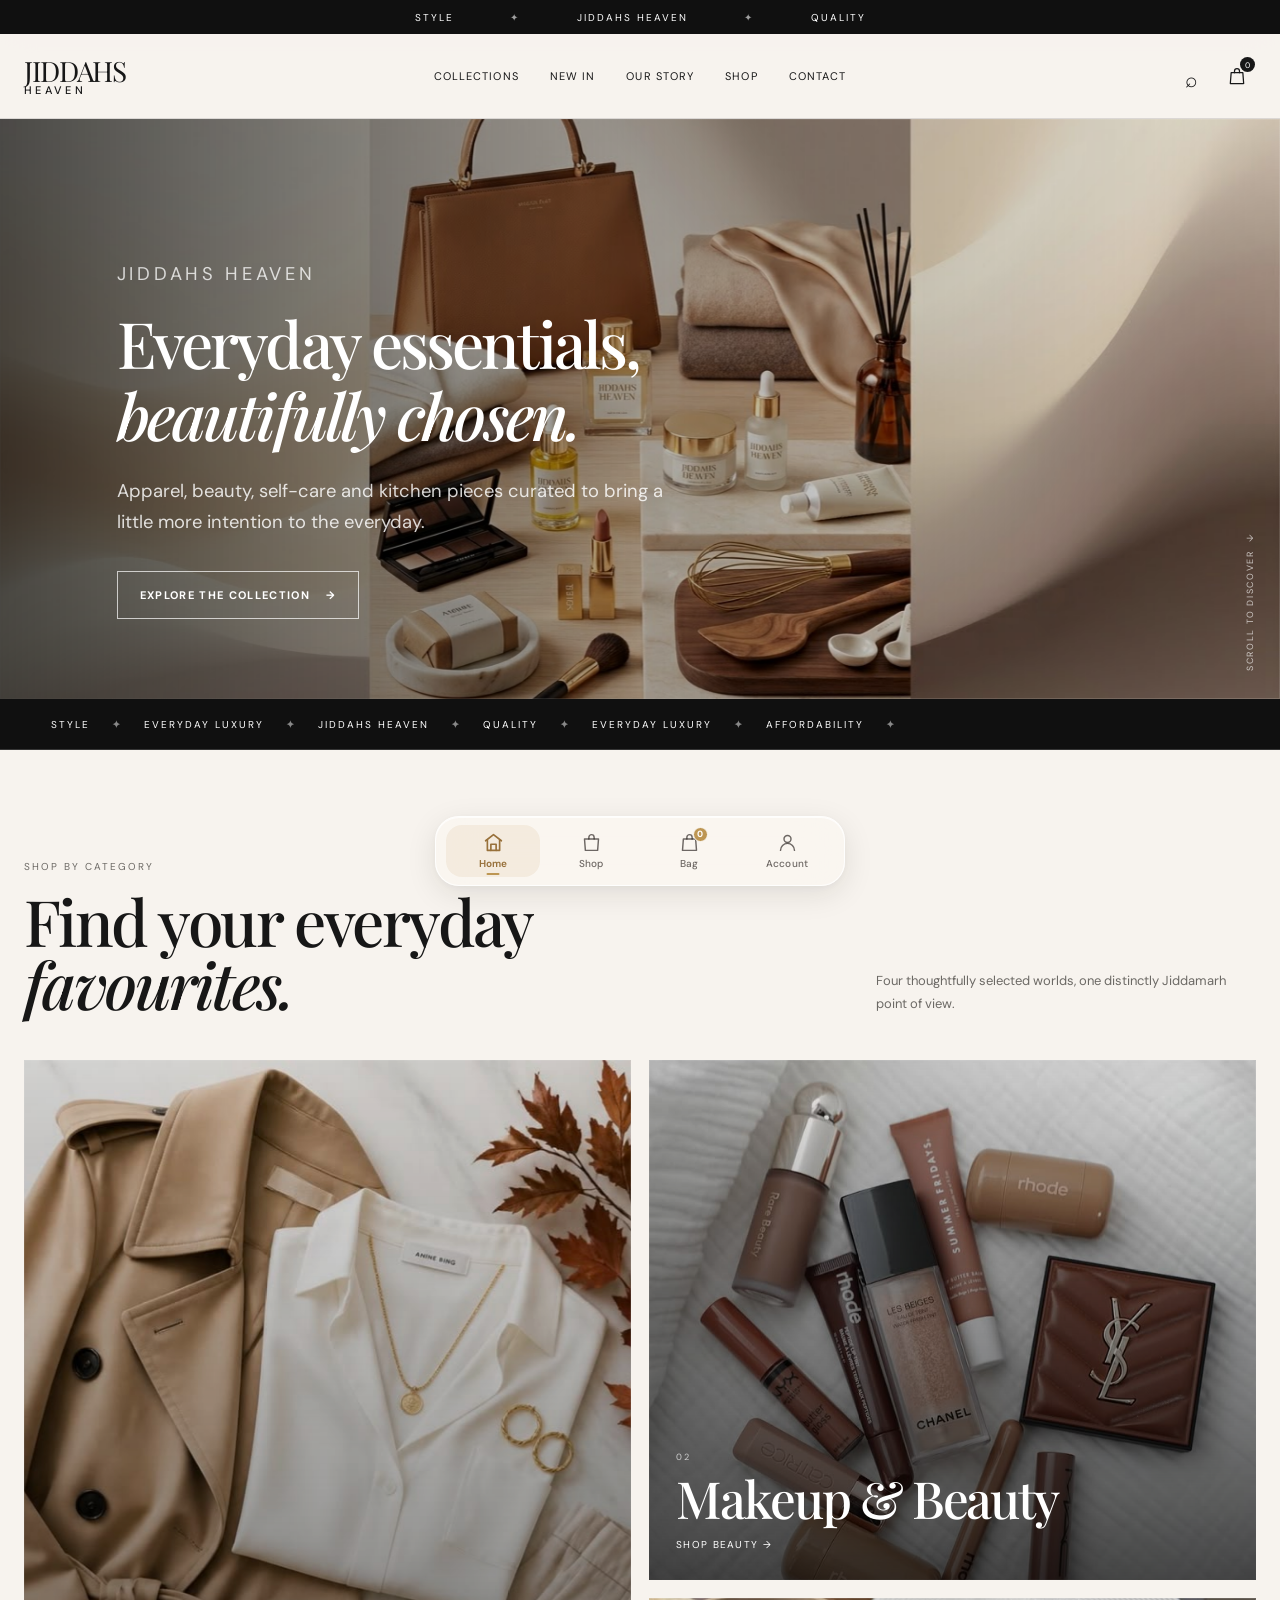
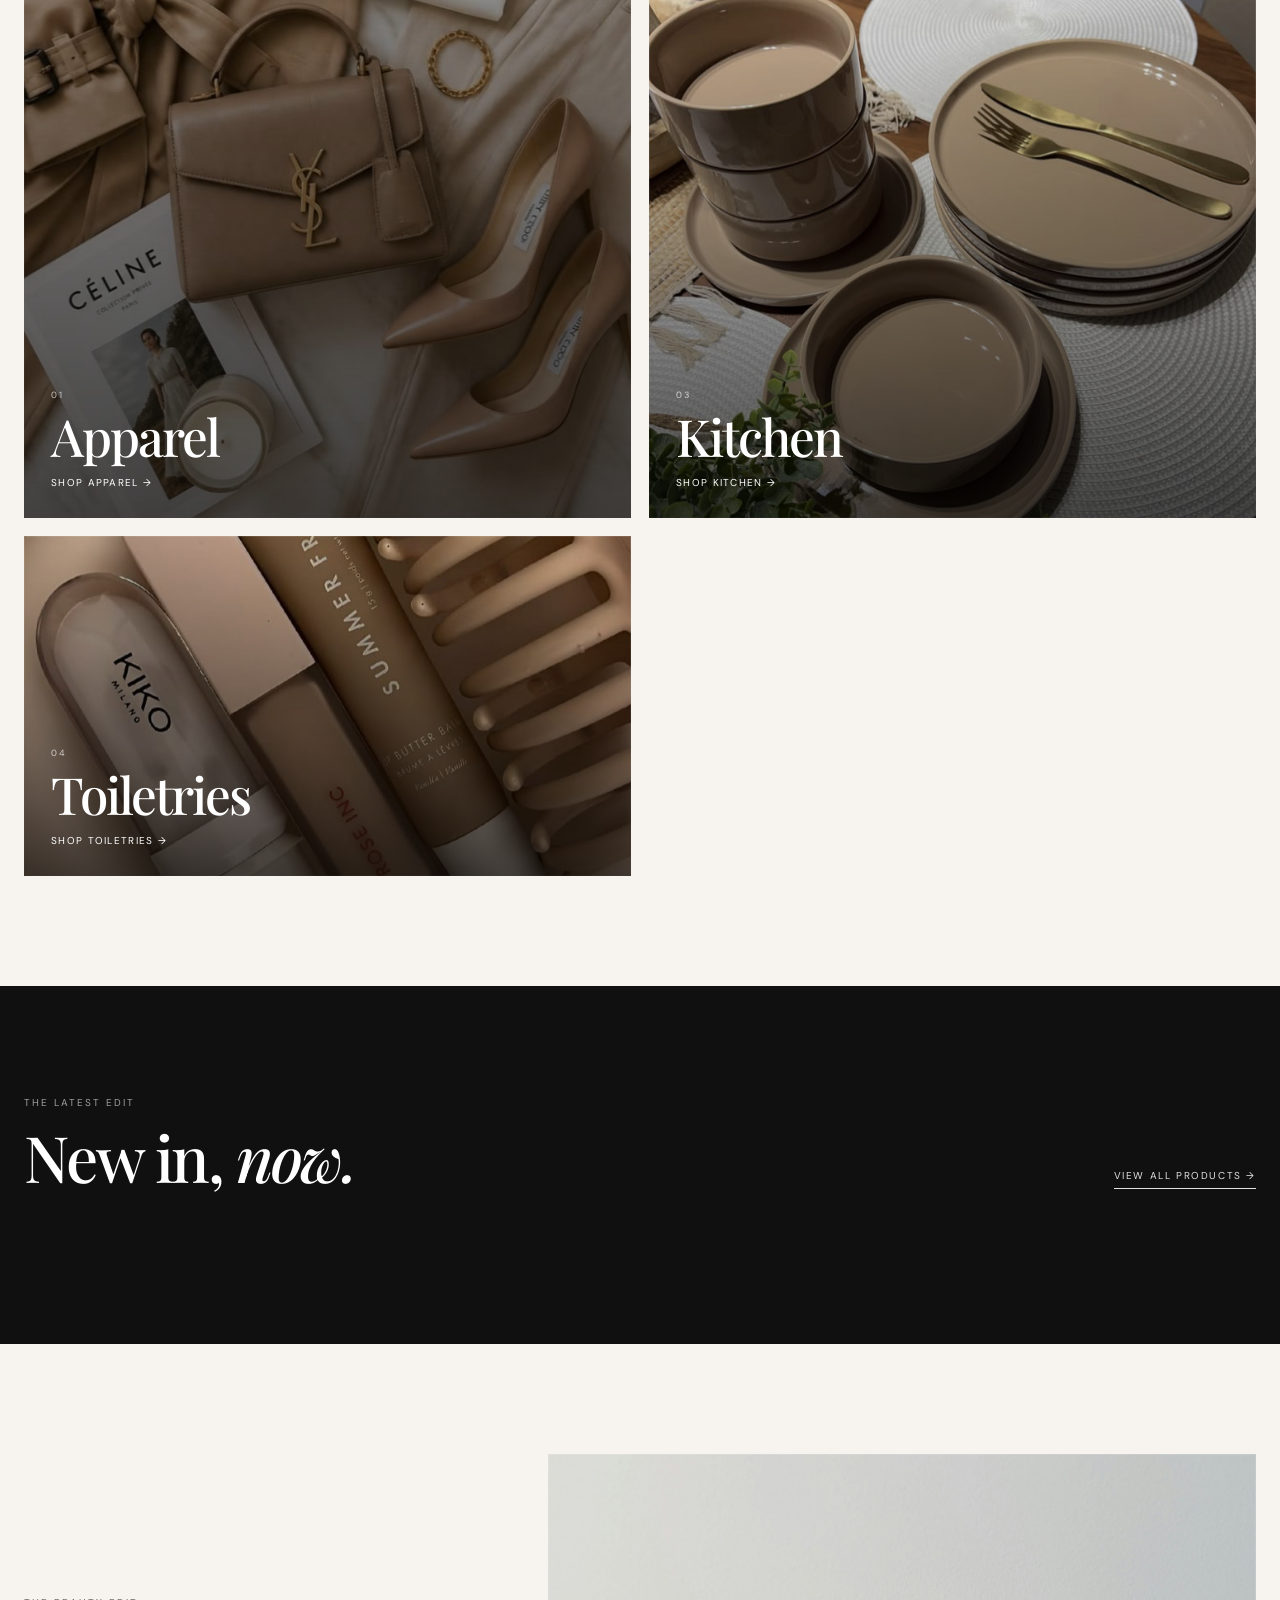
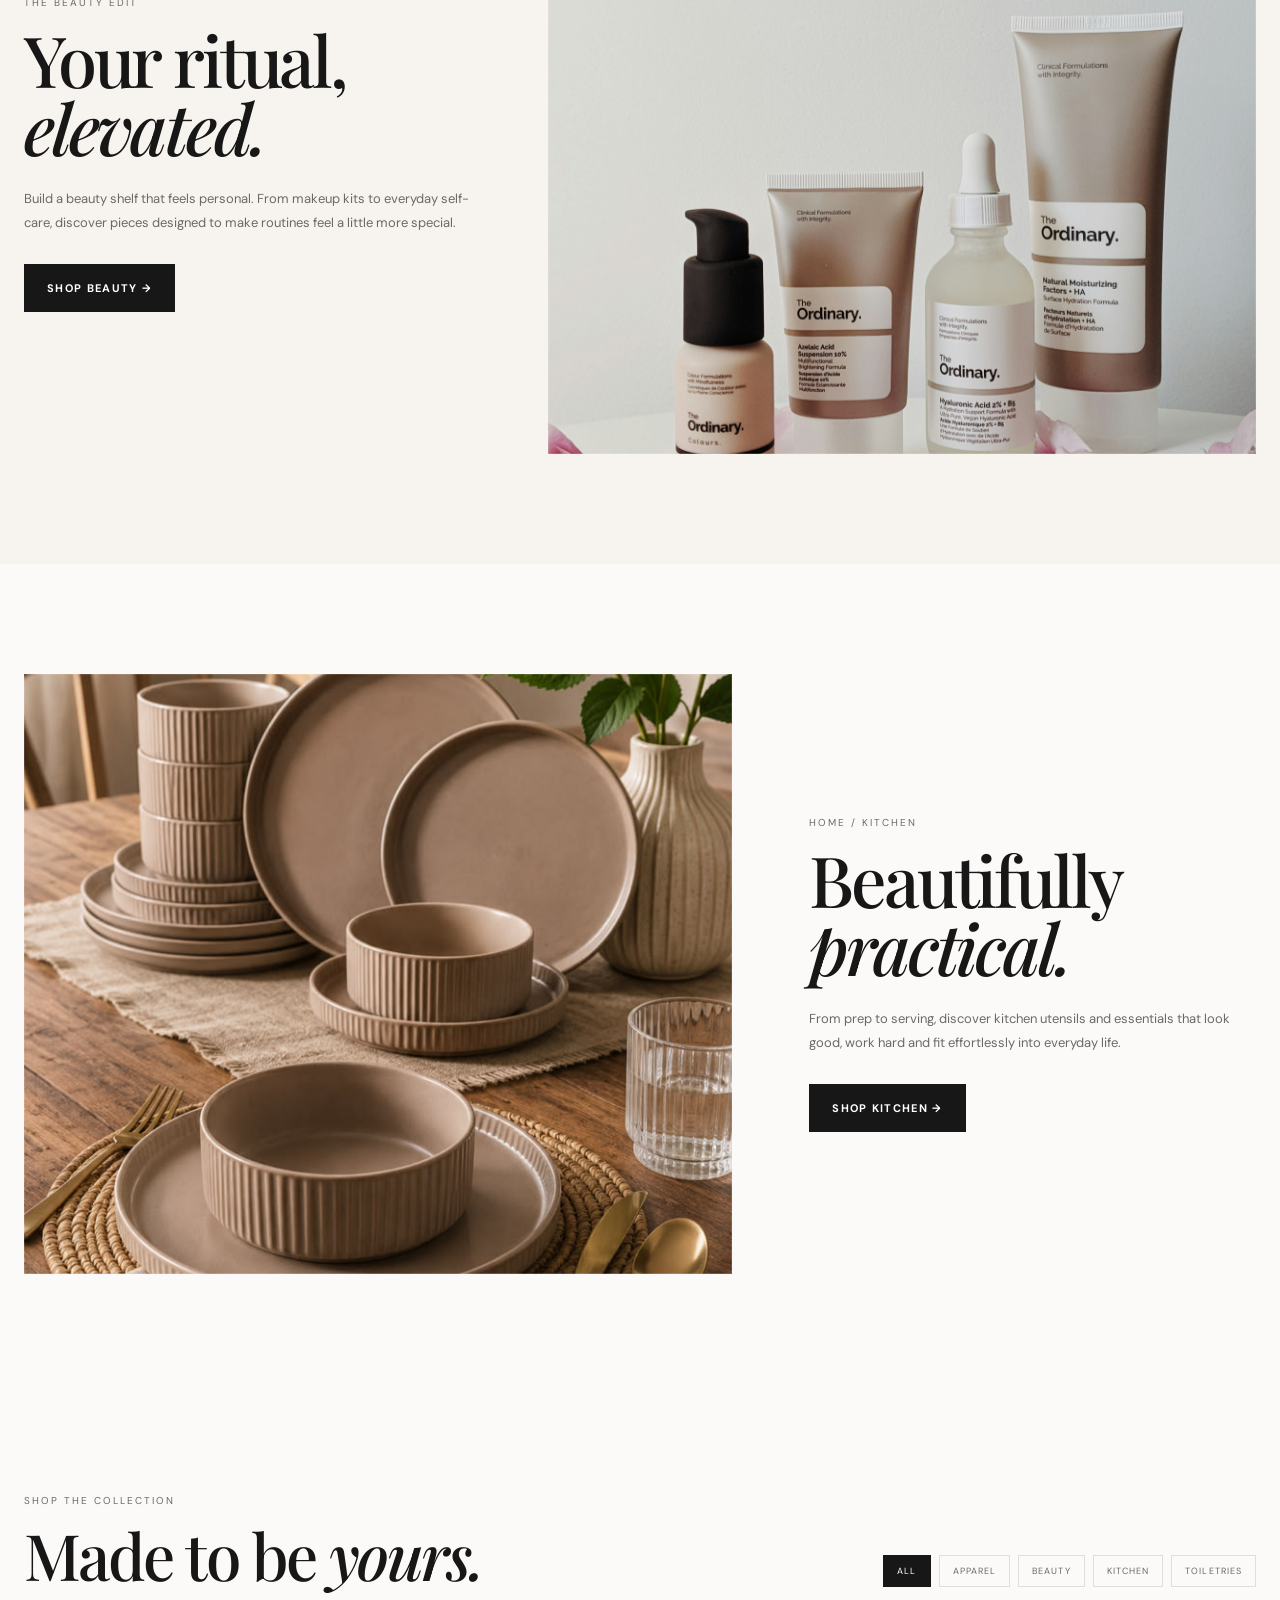
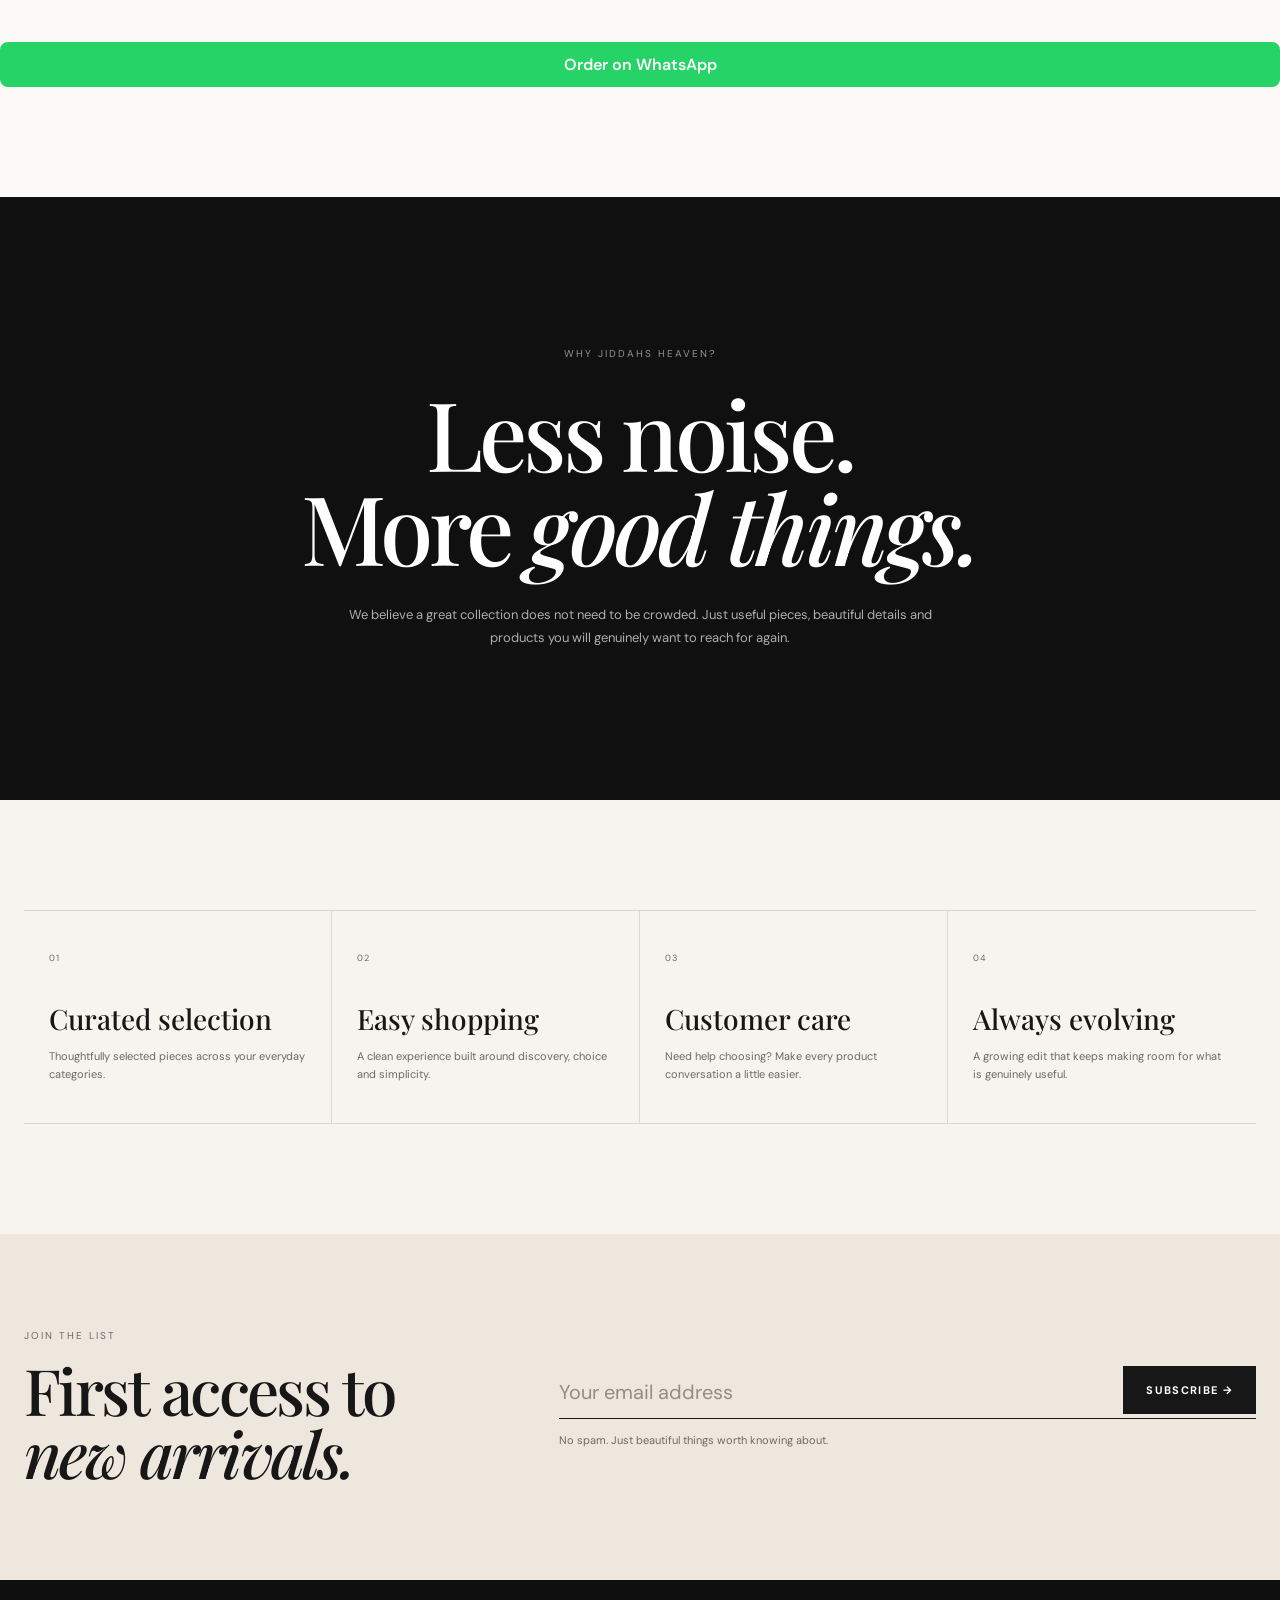
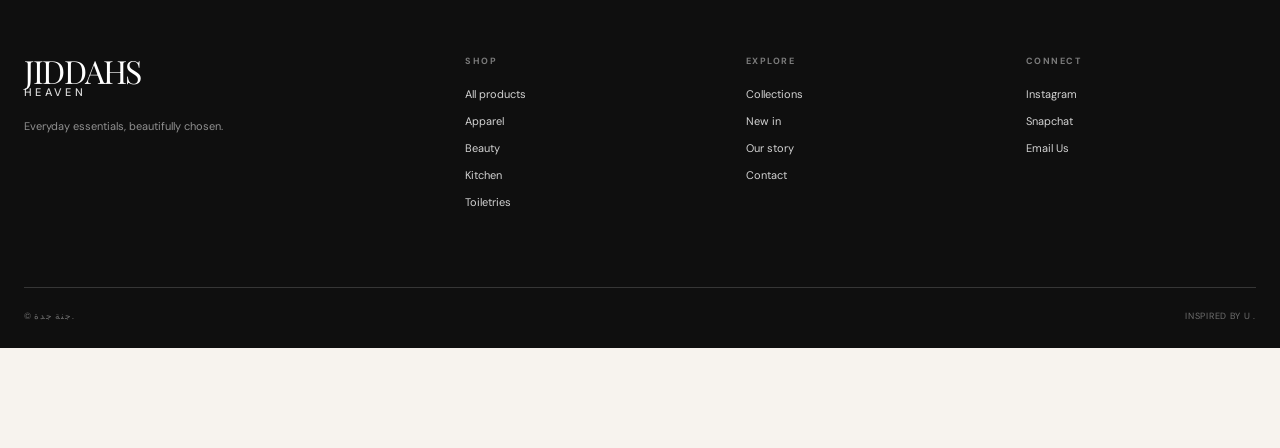
==== index.html @ 9d43b3bd "Update index.html" ====
<!DOCTYPE html>
<html lang="en">
<head>
  <meta charset="UTF-8" />
  <meta name="viewport" content="width=device-width, initial-scale=1.0" />
  <meta name="description" content="All by Jiddamarh — premium apparel, kitchen essentials, toiletries and makeup kits." />
  <title>Jiddahs Heaven</title>

  <!-- Premium, freely available Google Fonts -->
  <link rel="preconnect" href="https://fonts.googleapis.com" />
  <link rel="preconnect" href="https://fonts.gstatic.com" crossorigin />
  <link href="https://fonts.googleapis.com/css2?family=DM+Sans:wght@400;500;600;700&family=Playfair+Display:ital,wght@0,500;0,600;1,500;1,600&display=swap" rel="stylesheet" />

  <link rel="stylesheet" href="assets/css/style.css" />
</head>
<body>
  <!-- ==================== ANNOUNCEMENT BAR ==================== -->
  <div class="announcement-bar">
    <div class="container announcement-inner">
      <span>STYLE</span>
      <span class="announcement-dot">✦</span>
      <span>JIDDAHS HEAVEN</span>
      <span class="announcement-dot">✦</span>
      <span>QUALITY</span>
    </div>
  </div>

  <!-- ==================== HEADER ==================== -->
  <header class="site-header" id="top">
    <div class="container nav-wrap">
      <button class="icon-button menu-toggle" id="menuToggle" aria-label="Open navigation" aria-expanded="false">
        <span></span><span></span><span></span>
      </button>

      <a href="#top" class="brand" aria-label="JIDDAHS HEAVEN home">
        <span class="brand-all">JIDDAHS</span>
        <span class="brand-name">HEAVEN</span>
      </a>

      <nav class="desktop-nav" aria-label="Main navigation">
        <a href="#collections">Collections</a>
        <a href="#new-in">New In</a>
        <a href="#story">Our story</a>
        <a href="#shop">Shop</a>
        <a href="#contact">Contact</a>
      </nav>

      <div class="nav-actions">
        <button class="icon-button" id="searchToggle" aria-label="Open search" aria-expanded="false">⌕</button>
        <button class="icon-button bag-button" id="bagToggle" aria-label="Open shopping bag" aria-expanded="false">
          <svg viewBox="0 0 24 24" aria-hidden="true" focusable="false"><path d="M5 8h14l1 13H4L5 8Z"/><path d="M9 8V6a3 3 0 0 1 6 0v2"/></svg>
          <span class="bag-count" id="bagCount">0</span>
        </button>
      </div>
    </div>

    <!-- Mobile navigation -->
    <div class="mobile-nav" id="mobileNav">
      <a href="#collections">Collections</a>
      <a href="#new-in">New In</a>
      <a href="#story">Our Story</a>
      <a href="#shop">Shop</a>
      <a href="#contact">Contact</a>
    </div>

    <!-- Search panel -->
    <div class="search-panel" id="searchPanel">
      <div class="container search-inner">
        <label for="searchInput">Search the collection</label>
        <div class="search-row">
          <input id="searchInput" type="search" placeholder="Try “body mist”, “dress”, or “kitchen”..." autocomplete="off" />
          <button class="search-close" id="searchClose" aria-label="Close search">×</button>
        </div>
        <p id="searchHint">Start typing to filter products.</p>
      </div>
    </div>
  </header>

  <main>
    <!-- ==================== HERO ==================== -->
    <section class="hero">
      <div class="image-slot hero-media">
        <img
          class="slot-image"
          src="assets/images/herobanner.jpg"
          alt="Skincare and everyday beauty essentials"
          fetchpriority="high"
        >
      </div>

      <div class="hero-shade"></div>

      <div class="container hero-content">
        <p class="eyebrow eyebrow-light">Jiddahs heaven</p>
        <h1>Everyday essentials,<br /><em>beautifully chosen.</em></h1>
        <p class="hero-text">
          Apparel, beauty, self-care and kitchen pieces curated to bring a little more
          intention to the everyday.
        </p>
        <a class="button button-light" href="#shop">Explore the collection <span>→</span></a>
      </div>

      <div class="hero-scroll">SCROLL TO DISCOVER <span>↓</span></div>
    </section>

    <!-- ==================== MARQUEE ==================== -->
    <section class="marquee" aria-label="Brand statement">
      <div class="marquee-track">
        <span> STYLE</span><b>✦</b>
        <span>EVERYDAY LUXURY</span><b>✦</b>
        <span>JIDDAHS HEAVEN</span><b>✦</b>
        <span>QUALITY</span><b>✦</b>
        <span>EVERYDAY LUXURY</span><b>✦</b>
        <span>AFFORDABILITY</span><b>✦</b>
      </div>
    </section>

    <!-- ==================== CATEGORY COLLECTIONS ==================== -->
    <section class="section section-cream" id="collections">
      <div class="container">
        <div class="section-heading split-heading">
          <div>
            <p class="eyebrow">SHOP BY CATEGORY</p>
            <h2>Find your everyday<br /><em>favourites.</em></h2>
          </div>
          <p class="heading-note">
            Four thoughtfully selected worlds, one distinctly Jiddamarh point of view.
          </p>
        </div>

        <div class="category-grid">
          <a href="#productCollection" class="category-card category-large" data-category-link="apparel">
            <div class="image-slot category-media">
              <img class="slot-image" src="assets/images/apparel.jpg" alt="Apparel collection" loading="lazy">
            </div>
            <div class="category-overlay"></div>
            <div class="category-content">
              <small>01</small>
              <h3>Apparel</h3>
              <span>Shop apparel →</span>
            </div>
          </a>

          <a href="#productCollection" class="category-card" data-category-link="beauty">
            <div class="image-slot category-media">
              <img class="slot-image" src="assets/images/beautyandmakeup.jpg" alt="Makeup and beauty products" loading="lazy">
            </div>
            <div class="category-overlay"></div>
            <div class="category-content">
              <small>02</small>
              <h3>Makeup &amp; Beauty</h3>
              <span>Shop beauty →</span>
            </div>
          </a>

          <a href="#productCollection" class="category-card" data-category-link="kitchen">
            <div class="image-slot category-media">
              <img class="slot-image" src="assets/images/kitchenutensils.jpg" alt="Kitchen utensils and essentials" loading="lazy">
            </div>
            <div class="category-overlay"></div>
            <div class="category-content">
              <small>03</small>
              <h3>Kitchen</h3>
              <span>Shop kitchen →</span>
            </div>
          </a>

          <a href="#productCollection" class="category-card" data-category-link="toiletries">
            <div class="image-slot category-media">
              <img class="slot-image" src="assets/images/toiletries.jpg" alt="Face mask and toiletries" loading="lazy">
            </div>
            <div class="category-overlay"></div>
            <div class="category-content">
              <small>04</small>
              <h3>Toiletries</h3>
              <span>Shop toiletries →</span>
            </div>
          </a>
        </div>
      </div>
    </section>

    <!-- ==================== NEW IN ==================== -->
    <section class="section section-dark" id="new-in">
      <div class="container">
        <div class="section-heading light-heading">
          <div>
            <p class="eyebrow eyebrow-light">THE LATEST EDIT</p>
            <h2>New in, <em>now.</em></h2>
          </div>
          <a href="#productCollection" class="text-link text-link-light">View all products →</a>
        </div>

        <div class="product-grid product-grid-dark" id="featuredProducts"></div>
      </div>
    </section>

    <!-- ==================== EDITORIAL BEAUTY ==================== -->
    <section class="section section-cream" id="story">
      <div class="container editorial-grid">
        <div class="editorial-copy">
          <p class="eyebrow">THE BEAUTY EDIT</p>
          <h2>Your ritual,<br /><em>elevated.</em></h2>
          <p>
            Build a beauty shelf that feels personal. From makeup kits to everyday
            self-care, discover pieces designed to make routines feel a little more special.
          </p>
          <button class="button button-dark jump-filter" data-jump-filter="beauty">Shop beauty →</button>
        </div>

        <div class="image-slot editorial-media">
          <img class="slot-image" src="assets/images/beautyessentials.jpg" alt="Beauty and skincare essentials" loading="lazy">
        </div>
      </div>
    </section>

    <!-- ==================== EDITORIAL KITCHEN ==================== -->
    <section class="section section-white">
      <div class="container editorial-grid editorial-grid-reverse">
        <div class="image-slot editorial-media">
          <img class="slot-image" src="assets/images/kitchenessentials.jpg" alt="Kitchen utensils and serving essentials" loading="lazy">
        </div>

        <div class="editorial-copy">
          <p class="eyebrow">HOME / KITCHEN</p>
          <h2>Beautifully<br /><em>practical.</em></h2>
          <p>
            From prep to serving, discover kitchen utensils and essentials that look good,
            work hard and fit effortlessly into everyday life.
          </p>
          <button class="button button-dark jump-filter" data-jump-filter="kitchen">Shop kitchen →</button>
        </div>
      </div>
    </section>

    <!-- ==================== ALL PRODUCTS ==================== -->
    <section class="section section-white" id="shop">
      <div class="container" id="productCollection">
        <div class="section-heading products-heading">
          <div>
            <p class="eyebrow">SHOP THE COLLECTION</p>
            <h2>Made to be <em>yours.</em></h2>
          </div>

          <div class="filter-wrap" id="filters">
            <button class="filter-button active" data-filter="all">All</button>
            <button class="filter-button" data-filter="apparel">Apparel</button>
            <button class="filter-button" data-filter="beauty">Beauty</button>
            <button class="filter-button" data-filter="kitchen">Kitchen</button>
            <button class="filter-button" data-filter="toiletries">Toiletries</button>
          </div>
        </div>

        <div class="product-grid product-grid-light" id="allProducts"></div>
      </div>
      
      <a
  href="https://wa.me/+2348145173862?text=Hello%20Jiddah's%20Heaven!%20I%20want%20to%20order%20the%20Face%20Mask."
  class="whatsapp-order-btn"
  target="_blank"
  rel="noopener noreferrer"
>
  Order on WhatsApp
      </a>
    </section>

    <!-- ==================== BRAND STATEMENT ==================== -->
    <section class="statement">
      <div class="container statement-inner">
        <p class="eyebrow eyebrow-light">WHY JIDDAHS HEAVEN?</p>
        <h2>Less noise.<br />More <em>good things.</em></h2>
        <p>
          We believe a great collection does not need to be crowded. Just useful pieces,
          beautiful details and products you will genuinely want to reach for again.
        </p>
      </div>
    </section>

    <!-- ==================== TRUST / SERVICE ==================== -->
    <section class="section section-cream">
      <div class="container service-grid">
        <div class="service-card">
          <span>01</span>
          <h3>Curated selection</h3>
          <p>Thoughtfully selected pieces across your everyday categories.</p>
        </div>
        <div class="service-card">
          <span>02</span>
          <h3>Easy shopping</h3>
          <p>A clean experience built around discovery, choice and simplicity.</p>
        </div>
        <div class="service-card">
          <span>03</span>
          <h3>Customer care</h3>
          <p>Need help choosing? Make every product conversation a little easier.</p>
        </div>
        <div class="service-card">
          <span>04</span>
          <h3>Always evolving</h3>
          <p>A growing edit that keeps making room for what is genuinely useful.</p>
        </div>
      </div>
    </section>

    <!-- ==================== NEWSLETTER ==================== -->
    <section class="newsletter" id="contact">
      <div class="container newsletter-inner">
        <div>
          <p class="eyebrow">JOIN THE LIST</p>
          <h2>First access to<br /><em>new arrivals.</em></h2>
        </div>

        <form class="newsletter-form" id="newsletterForm">
          <div class="newsletter-input-row">
            <input id="emailInput" type="email" placeholder="Your email address" aria-label="Your email address" required />
            <button type="submit" class="button button-dark">Subscribe →</button>
          </div>
          <p id="newsletterMessage">No spam. Just beautiful things worth knowing about.</p>
        </form>
      </div>
    </section>
  </main>

  <!-- ==================== FOOTER ==================== -->
  <footer class="site-footer">
    <div class="container footer-grid">
      <div class="footer-brand">
        <a href="#top" class="brand footer-brand-logo">
          <span class="brand-all">JIDDAHS</span>
          <span class="brand-name">HEAVEN</span>
        </a>
        <p>Everyday essentials, beautifully chosen.</p>
      </div>

      <div class="footer-column">
        <h4>Shop</h4>
        <a href="#productCollection">All products</a>
        <a href="#productCollection" data-footer-filter="apparel">Apparel</a>
        <a href="#productCollection" data-footer-filter="beauty">Beauty</a>
        <a href="#productCollection" data-footer-filter="kitchen">Kitchen</a>
        <a href="#productCollection" data-footer-filter="toiletries">Toiletries</a>
      </div>

      <div class="footer-column">
        <h4>Explore</h4>
        <a href="#collections">Collections</a>
        <a href="#new-in">New in</a>
        <a href="#story">Our story</a>
        <a href="#contact">Contact</a>
      </div>

      <div class="footer-column">
        <h4>Connect</h4>
        <!-- Replace these URLs with the real brand accounts -->
        <a href="https://www.instagram.com/jiddahs_heaven?obrf=MTF4aGk0cGVwYTE3NA==" target="_blank" rel="noopener noreferrer">Instagram</a>
        <a href="https://www.snapchat.com/add/jidderh_bamalli?share_id=fnV2LYPINxI&locale=en-US" target="_blank" rel=noopener noreferrer">Snapchat</a>
        <a href="mailto:Hauwaubamalliyahya@gmail.com">
  Email Us
        </a>
      </div>
    </div>

    <div class="container footer-bottom">
      <span>© <span id="year"></span> جنة جدة.</span>
      <span>inspired by u .</span>
    </div>
  </footer>

  <!-- ==================== SEARCH RESULTS TOAST ==================== -->
  <div class="toast" id="toast" role="status" aria-live="polite"></div>

  <!-- ==================== CART DRAWER ==================== -->
  <div class="cart-overlay" id="cartOverlay"></div>
  <aside class="cart-drawer" id="cartDrawer" aria-label="Shopping bag">
    <div class="cart-header">
      <div>
        <p class="eyebrow">YOUR BAG</p>
        <h2>Shopping bag</h2>
      </div>
      <button class="icon-button cart-close" id="cartClose" aria-label="Close shopping bag">×</button>
    </div>

    <div class="cart-items" id="cartItems"></div>

    <div class="cart-footer">
      <div class="cart-total-row">
        <span>Subtotal</span>
        <strong id="cartSubtotal">₦0</strong>
      </div>
      <p class="cart-note">Checkout is a front-end demo. Connect this button to your preferred payment/cart backend.</p>
      <button class="button button-dark button-full" id="checkoutButton">Proceed to checkout</button>
    </div>
  </aside>

<!-- JIDDERHS HEAVEN — PREMIUM BOTTOM NAV -->
<nav class="jh-bottom-nav"
     id="jhBottomNav"
     data-active="home"
     aria-label="Main navigation">

  <button class="jh-nav-item is-active"
          type="button"
          data-jh-tab="home"
          aria-label="Home"
          aria-current="page">

    <svg viewBox="0 0 24 24" aria-hidden="true">
      <path d="m3 10 9-7 9 7"/>
      <path d="M5 9v12h14V9"/>
      <path d="M9 21v-7h6v7"/>
    </svg>

    <span>Home</span>
  </button>

  <button class="jh-nav-item"
          type="button"
          data-jh-tab="shop"
          aria-label="Shop">

    <svg viewBox="0 0 24 24" aria-hidden="true">
      <path d="M4 8h16l-1 13H5L4 8Z"/>
      <path d="M9 8V6a3 3 0 0 1 6 0v2"/>
    </svg>

    <span>Shop</span>
  </button>

  <button class="jh-nav-item"
          type="button"
          data-jh-tab="bag"
          aria-label="Shopping bag">

    <span class="jh-bag-icon">
      <svg viewBox="0 0 24 24" aria-hidden="true">
        <path d="M5 8h14l1 13H4L5 8Z"/>
        <path d="M9 8V6a3 3 0 0 1 6 0v2"/>
      </svg>

      <span id="jhBottomBagCount"
            class="jh-bottom-bag-count">0</span>
    </span>

    <span>Bag</span>
  </button>

  <button class="jh-nav-item"
          type="button"
          data-jh-tab="account"
          aria-label="Account">

    <svg viewBox="0 0 24 24" aria-hidden="true">
      <circle cx="12" cy="8" r="4"/>
      <path d="M4 21a8 8 0 0 1 16 0"/>
    </svg>

    <span>Account</span>
  </button>

</nav>

  <script type="module" src="./assets/javascript/index.js"></script>
</body>
</html>
---- assets/css/style.css ----
/* ==========================================================
/* ==========================================================
   ALL BY JIDDAMARH
   Premium responsive storefront — HTML/CSS/JS
   ========================================================== */

:root {
  --ink: #171717;
  --muted: #6c6965;
  --paper: #f7f3ee;
  --cream: #eee7de;
  --white: #fff;
  --line: rgba(23, 23, 23, 0.12);
  --line-light: rgba(255, 255, 255, 0.16);
  --black: #101010;
  --serif: "Playfair Display", Georgia, serif;
  --sans: "DM Sans", Arial, sans-serif;
  --container: 1240px;
  --radius: 2px;
  --shadow: 0 24px 70px rgba(0, 0, 0, 0.10);
}

* { box-sizing: border-box; }

html {
  scroll-behavior: smooth;
  font-size: 16px;
}

body {
  margin: 0;
  background: var(--paper);
  color: var(--ink);
  font-family: var(--sans);
  overflow-x: hidden;
}

body.no-scroll { overflow: hidden; }

img {
  display: block;
  width: 100%;
}

a {
  color: inherit;
  text-decoration: none;
}

button, input {
  font: inherit;
}

button { cursor: pointer; }

.container {
  width: min(var(--container), calc(100% - 48px));
  margin-inline: auto;
}

/* ---------- Announcement ---------- */
.announcement-bar {
  background: var(--black);
  color: var(--white);
  font-size: 10px;
  letter-spacing: 0.20em;
  text-transform: uppercase;
}

.announcement-inner {
  min-height: 34px;
  display: flex;
  align-items: center;
  justify-content: center;
  gap: 56.5px;
}

.announcement-dot { opacity: 0.6; }

/* ---------- Header ---------- */
.site-header {
  position: sticky;
  top: 0;
  z-index: 1000;
  background: rgba(247, 243, 238, 0.94);
  backdrop-filter: blur(18px);
  border-bottom: 1px solid var(--line);
}

.nav-wrap {
  min-height: 84px;
  display: grid;
  grid-template-columns: 1fr auto 1fr;
  align-items: center;
  gap: 30px;
}

.brand {
  display: inline-flex;
  flex-direction: column;
  align-items: flex-start;
  width: max-content;
  line-height: 1;
}

.brand-all {
  font-family: var(--serif);
  font-size: 28px;
  letter-spacing: -0.04em;
}

.brand-by {
  font-size: 8px;
  letter-spacing: 0.28em;
  text-transform: uppercase;
  margin: -1px 0 1px 1px;
}

.brand-name {
  font-size: 11px;
  font-weight: 500;
  letter-spacing: 0.30em;
  text-transform: uppercase;
  margin-right: 0px;
}

.desktop-nav {
  display: flex;
  gap: 31px;
  font-size: 11px;
  letter-spacing: 0.1em;
  text-transform: uppercase;
}

.desktop-nav a,
.footer-column a {
  position: relative;
}

.desktop-nav a::after,
.footer-column a::after {
  content: "";
  position: absolute;
  left: 0;
  bottom: -5px;
  width: 100%;
  height: 1px;
  background: currentColor;
  transform: scaleX(0);
  transform-origin: right;
  transition: transform 250ms ease;
}

.desktop-nav a:hover::after,
.footer-column a:hover::after {
  transform: scaleX(1);
  transform-origin: left;
}

.nav-actions {
  display: flex;
  justify-content: flex-end;
  gap: 8px;
}

.icon-button {
  border: 0;
  background: transparent;
  padding: 9px;
  width: 38px;
  height: 38px;
  display: grid;
  place-items: center;
  color: inherit;
  font-size: 21px;
}

.menu-toggle {
  display: none;
}

.menu-toggle span {
  width: 18px;
  height: 1px;
  background: currentColor;
  display: block;
  transition: transform 200ms ease;
}

.menu-toggle span + span { margin-top: -1px; }

.bag-button {
  position: relative;
}

.bag-count {
  position: absolute;
  right: 1px;
  top: 0;
  background: var(--ink);
  color: var(--white);
  width: 15px;
  height: 15px;
  border-radius: 999px;
  font-size: 8px;
  display: grid;
  place-items: center;
}

.mobile-nav {
  display: none;
  border-top: 1px solid var(--line);
  padding: 8px 24px 18px;
}

.mobile-nav a {
  display: block;
  padding: 14px 0;
  border-bottom: 1px solid var(--line);
  font-size: 12px;
  letter-spacing: 0.12em;
  text-transform: uppercase;
}
/* ---------- Search panel ---------- */
.search-panel {
  display: none;
  border-top: 1px solid var(--line);
  box-shadow: 0 10px 35px rgba(0,0,0,0.08);
}

.search-panel.open { display: block; }

.search-inner { padding: 22px 0 28px; }

.search-inner label {
  display: block;
  font-size: 10px;
  letter-spacing: 0.16em;
  text-transform: uppercase;
  margin-bottom: 9px;
}

.search-row {
  display: grid;
  grid-template-columns: 1fr auto;
  align-items: center;
  border-bottom: 1px solid var(--ink);
}

.search-row input {
  border: 0;
  background: transparent;
  outline: 0;
  padding: 8px 0 12px;
  font-size: clamp(22px, 3vw, 36px);
  color: var(--ink);
}

.search-row input::placeholder { color: #9a948e; }

.search-close {
  border: 0;
  background: transparent;
  font-size: 30px;
  padding: 8px;
}

.search-inner p {
  margin: 12px 0 0;
  color: var(--muted);
  font-size: 12px;
}

/* ---------- Hero ---------- */
/* ===================================
   JIDDAH'S HEAVEN HERO FIX
   =================================== */

.hero {
  position: relative;
  isolation: isolate;
  display: flex;
  align-items: center;
  width: 100%;
  min-height: 580px;
  overflow: hidden;
  box-sizing: border-box;
}

/* Background image */
.hero .hero-media {
  position: absolute;
  inset: 0;
  width: 100%;
  height: 100%;
  z-index: -2;
  overflow: hidden;
}

.hero .hero-media .slot-image {
  display: block;
  width: 100%;
  height: 100%;
  object-fit: cover;
  object-position: center;
}

/* Image overlay */
.hero .hero-shade {
  position: absolute;
  inset: 0;
  z-index: -1;
  background: linear-gradient(
    90deg,
    rgba(0, 0, 0, 0.70),
    rgba(0, 0, 0, 0.30),
    rgba(0, 0, 0, 0.05)
  );
}

/* Text and buttons */
.hero .hero-content {
  position: relative;
  z-index: 1;
  width: 100%;
  max-width: 1200px;
  margin: 0 auto;
  padding: 110px 6% 50px;
  box-sizing: border-box;
  color: #ffffff;
}

.hero .hero-content h1 {
  max-width: 750px;
  font-size: clamp(2rem, 5vw, 4.5rem);
  line-height: 1.12;
  overflow-wrap: break-word;
}

.hero .hero-content p,
.hero .hero-content .hero-text {
  max-width: 580px;
  font-size: clamp(0.95rem, 1.5vw, 1.15rem);
  line-height: 1.7;
}

/* Tablet */
@media (max-width: 768px) {
  .hero {
    min-height: 520px;
  }

  .hero .hero-content {
    padding: 55px 5%;
  }

  .hero .hero-media .slot-image {
    object-position: center;
  }
}

/* Mobile */
@media (max-width: 480px) {
  .hero {
    min-height: 480px;
  }

  .hero .hero-content {
    padding: 40px 22px;
  }

  .hero .hero-content h1 {
    font-size: clamp(1.9rem, 8vw, 2.8rem);
  }

  .hero .hero-content p,
  .hero .hero-content .hero-text {
    font-size: 0.95rem;
  }

  .hero .hero-shade {
    background: rgba(0, 0, 0, 0.48);
  }

  .hero .hero-media .slot-image {
    object-position: center;
  }
}
.eyebrow {
  margin: 0 0 17px;
  font-size: 10px;
  letter-spacing: 0.2em;
  text-transform: uppercase;
  color: var(--muted);
}

.eyebrow-light { color: rgba(255,255,255,0.76); }

.hero h1 {
  margin: 0;
  max-width: 800px;
  font-family: var(--serif);
  font-weight: 500;
  font-size: clamp(50px, 7vw, 94px);
  line-height: 0.95;
  letter-spacing: -0.045em;
}

.hero h1 em,
h2 em {
  font-style: italic;
  font-weight: 500;
}

.hero-text {
  max-width: 590px;
  line-height: 1.75;
  color: rgba(255,255,255,0.82);
  margin: 25px 0 33px;
  font-size: 14px;
}

.button {
  border: 1px solid var(--ink);
  background: transparent;
  color: var(--ink);
  min-height: 48px;
  display: inline-flex;
  justify-content: center;
  align-items: center;
  gap: 16px;
  padding: 0 22px;
  font-size: 11px;
  font-weight: 700;
  letter-spacing: 0.12em;
  text-transform: uppercase;
  transition: 250ms ease;
}

.button:hover {
  transform: translateY(-2px);
}

.button-light {
  border-color: rgba(255,255,255,0.7);
  color: var(--white);
}

.button-light:hover {
  background: var(--white);
  color: var(--ink);
}

.button-dark {
  background: var(--ink);
  color: var(--white);
  border-color: var(--ink);
}

.button-dark:hover {
  background: transparent;
  color: var(--ink);
}

.hero-scroll {
  position: absolute;
  right: 24px;
  bottom: 28px;
  font-size: 9px;
  letter-spacing: 0.18em;
  color: rgba(255,255,255,0.7);
  writing-mode: vertical-rl;
  transform: rotate(180deg);
  display: flex;
  align-items: center;
  gap: 9px;
}

/* ---------- Marquee ---------- */
.marquee {
  overflow: hidden;
  background: var(--black);
  color: var(--white);
  border-bottom: 1px solid var(--line-light);
}

.marquee-track {
  white-space: nowrap;
  display: inline-flex;
  align-items: center;
  gap: 22px;
  min-height: 50px;
  padding-left: 4vw;
  font-size: 10px;
  letter-spacing: 0.2em;
  animation: marquee 24s linear infinite;
}

.marquee-track b { opacity: 0.5; }

@keyframes marquee {
  to { transform: translateX(-32%); }
}

/* ---------- Sections ---------- */
.section {
  padding: 110px 0;
}

.section-cream { background: var(--paper); }
.section-white { background: #fbfaf8; }
.section-dark { background: var(--black); color: var(--white); }

.section-heading {
  display: flex;
  justify-content: space-between;
  align-items: flex-end;
  gap: 40px;
  margin-bottom: 45px;
}

.section-heading h2,
.statement h2,
.newsletter h2 {
  margin: 0;
  font-family: var(--serif);
  font-weight: 500;
  font-size: clamp(40px, 5vw, 68px);
  line-height: 0.98;
  letter-spacing: -0.04em;
}

.heading-note {
  max-width: 380px;
  margin: 0;
  font-size: 13px;
  line-height: 1.75;
  color: var(--muted);
}

.light-heading .eyebrow { color: rgba(255,255,255,0.6); }

.text-link {
  font-size: 10px;
  letter-spacing: 0.16em;
  text-transform: uppercase;
  padding-bottom: 6px;
  border-bottom: 1px solid currentColor;
}

.text-link-light { color: rgba(255,255,255,0.88); }

/* ---------- Image Slots ---------- */
.image-slot {
  position: relative;
  overflow: hidden;
  isolation: isolate;
  background-color: #ded7cf;
}

/* All website imagery is loaded through ordinary HTML img src attributes. */
.slot-image {
  position: absolute;
  inset: 0;
  z-index: 0;
  display: block;
  width: 100%;
  height: 100%;
  object-fit: cover;
  object-position: center;
}

.image-slot::after {
  content: "";
  position: absolute;
  inset: 0;
  z-index: 1;
  border: 1px solid rgba(255,255,255,0.12);
  pointer-events: none;
}


/* ---------- Category Cards ---------- */
.category-grid {
  display: grid;
  grid-template-columns: repeat(2, 1fr);
  grid-template-rows: repeat(2, minmax(340px, 520px));
  gap: 18px;
}

.category-large { grid-row: span 2; }

.category-card {
  position: relative;
  min-height: 340px;
  color: var(--white);
  overflow: hidden;
}

.category-media {
  position: absolute;
  inset: 0;
  transition: transform 700ms cubic-bezier(.2,.75,.2,1);
}

.category-overlay {
  position: absolute;
  inset: 0;
  background: linear-gradient(180deg, rgba(0,0,0,0.08), rgba(0,0,0,0.7));
}

.category-content {
  position: absolute;
  inset: auto 27px 27px;
}

.category-content small {
  font-size: 9px;
  letter-spacing: 0.18em;
  opacity: 0.7;
}

.category-content h3 {
  margin: 8px 0 8px;
  font-family: var(--serif);
  font-size: clamp(30px, 4vw, 52px);
  font-weight: 500;
  line-height: 1;
  letter-spacing: -0.04em;
}

.category-content span {
  font-size: 10px;
  letter-spacing: 0.13em;
  text-transform: uppercase;
}

.category-card:hover .category-media { transform: scale(1.035); }

/* ---------- Product Cards ---------- */
.product-grid {
  display: grid;
  grid-template-columns: repeat(4, 1fr);
  gap: 20px;
}

.product-card { min-width: 0; }

.product-media {
  aspect-ratio: 0.82;
  position: relative;
  background: #e8e0d7;
  overflow: hidden;
}


.product-media::before {
  content: "";
  position: absolute;
  inset: 0;
  z-index: 1;
  background: linear-gradient(145deg, rgba(255,255,255,0.22), rgba(0,0,0,0.05));
  pointer-events: none;
}

.product-media {
  transition: transform 350ms ease;
}

.product-card:hover .product-media { transform: translateY(-3px); }

.product-tag {
  position: absolute;
  z-index: 3;
  top: 12px;
  left: 12px;
  background: var(--black);
  color: var(--white);
  padding: 7px 8px;
  font-size: 8px;
  letter-spacing: 0.13em;
  text-transform: uppercase;
}

.product-info {
  padding: 16px 2px 4px;
}

.product-meta {
  display: flex;
  justify-content: space-between;
  gap: 15px;
  font-size: 8px;
  text-transform: uppercase;
  letter-spacing: 0.12em;
  color: var(--muted);
  margin-bottom: 8px;
}

.product-name {
  margin: 0;
  font-family: var(--serif);
  font-size: 22px;
  font-weight: 500;
  line-height: 1.05;
  letter-spacing: -0.02em;
}

.product-desc {
  margin: 7px 0 12px;
  color: var(--muted);
  font-size: 11px;
  line-height: 1.55;
}

.product-bottom {
  display: flex;
  justify-content: space-between;
  align-items: center;
  gap: 10px;
}

.product-price { font-size: 12px; font-weight: 700; }

.add-to-bag {
  border: 0;
  border-bottom: 1px solid currentColor;
  background: transparent;
  color: inherit;
  padding: 0 0 3px;
  font-size: 9px;
  letter-spacing: 0.13em;
  text-transform: uppercase;
  font-weight: 700;
}

.product-grid-dark .product-card { color: var(--white); }
.product-grid-dark .product-desc,
.product-grid-dark .product-meta { color: rgba(255,255,255,0.52); }
.product-grid-dark .product-media {
  background: #292929;
}
.product-grid-dark .empty-state {
  grid-column: 1 / -1;
  padding: 70px 20px;
  text-align: center;
  color: var(--muted);
  border: 1px dashed var(--line);
}

.empty-state h3 {
  margin: 0 0 8px;
  font-family: var(--serif);
  font-size: 30px;
}

.whatsapp-order-btn {
    display: block;
    padding: 12px;
    margin-top: 10px;
    background: #25D366;
    color: white;
    text-align: center;
    text-decoration: none;
    font-weight: 600;
    border-radius: 8px;
    transition: 0.3s ease;
}

.whatsapp-order-btn:hover {
    background: #1ebe5d;
    transform: translateY(-3px);
}
/* ---------- Editorial ---------- */
.editorial-grid {
  display: grid;
  grid-template-columns: 0.85fr 1.15fr;
  min-height: 600px;
  align-items: stretch;
}

.editorial-grid-reverse {
  grid-template-columns: 1.15fr 0.85fr;
}

.editorial-copy {
  padding: 50px clamp(10px, 6vw, 110px) 50px 0;
  align-self: center;
  max-width: 560px;
}

.editorial-grid-reverse .editorial-copy {
  padding: 50px 0 50px clamp(10px, 6vw, 110px);
}

.editorial-copy h2 {
  margin: 0 0 26px;
  font-family: var(--serif);
  font-size: clamp(45px, 5.5vw, 76px);
  font-weight: 500;
  line-height: 0.96;
  letter-spacing: -0.045em;
}

.editorial-copy > p:not(.eyebrow) {
  margin: 0 0 30px;
  color: var(--muted);
  font-size: 13px;
  line-height: 1.8;
  max-width: 470px;
}

.editorial-media {
  min-height: 580px;
}

.editorial-grid-reverse .editorial-media { order: 1; }
.editorial-grid-reverse .editorial-copy { order: 2; }

/* ---------- Statement ---------- */
.statement {
  background: var(--black);
  color: var(--white);
  padding: 150px 0;
  text-align: center;
}

.statement-inner {
  max-width: 880px;
}

.statement .eyebrow { margin-bottom: 25px; color: rgba(255,255,255,0.55); }

.statement h2 {
  font-size: clamp(52px, 7.5vw, 104px);
}

.statement p:last-child {
  max-width: 590px;
  margin: 30px auto 0;
  color: rgba(255,255,255,0.66);
  font-size: 13px;
  line-height: 1.8;
}

/* ---------- Filters ---------- */
.products-heading { align-items: flex-end; }

.filter-wrap {
  display: flex;
  flex-wrap: wrap;
  justify-content: flex-end;
  gap: 8px;
}

.filter-button {
  border: 1px solid var(--line);
  background: transparent;
  padding: 9px 13px;
  font-size: 9px;
  text-transform: uppercase;
  letter-spacing: 0.12em;
  color: var(--muted);
}

.filter-button:hover,
.filter-button.active {
  background: var(--ink);
  border-color: var(--ink);
  color: var(--white);
}

/* ---------- Service ---------- */
.service-grid {
  display: grid;
  grid-template-columns: repeat(4, 1fr);
  border-top: 1px solid var(--line);
  border-bottom: 1px solid var(--line);
}

.service-card {
  padding: 34px 25px 40px;
  border-right: 1px solid var(--line);
}

.service-card:last-child { border-right: 0; }

.service-card span {
  font-size: 9px;
  letter-spacing: 0.16em;
  color: var(--muted);
}

.service-card h3 {
  font-family: var(--serif);
  font-weight: 500;
  font-size: 28px;
  margin: 34px 0 10px;
}

.service-card p {
  color: var(--muted);
  font-size: 11px;
  line-height: 1.65;
  margin: 0;
}

/* ---------- Newsletter ---------- */
.newsletter {
  background: var(--cream);
  padding: 95px 0;
}

.newsletter-inner {
  display: grid;
  grid-template-columns: 0.8fr 1.2fr;
  gap: 70px;
  align-items: center;
}

.newsletter-form {
  justify-self: stretch;
}

.newsletter-input-row {
  display: grid;
  grid-template-columns: 1fr auto;
  border-bottom: 1px solid var(--ink);
}

.newsletter-input-row input {
  border: 0;
  background: transparent;
  outline: 0;
  min-width: 0;
  padding: 12px 0;
  font-size: 20px;
}

.newsletter-input-row input::placeholder { color: #938d86; }

.newsletter-input-row .button {
  align-self: center;
  margin-bottom: 4px;
}

.newsletter-form > p {
  margin: 14px 0 0;
  color: var(--muted);
  font-size: 11px;
}

.newsletter-form.success > p {
  color: var(--ink);
}

/* ---------- Footer ---------- */
.site-footer {
  background: #0f0f0f;
  color: var(--white);
  padding: 75px 0 26px;
}

.footer-grid {
  display: grid;
  grid-template-columns: 1.7fr 1fr 1fr 1fr;
  gap: 50px;
  padding-bottom: 65px;
}

.footer-brand p {
  color: rgba(255,255,255,0.54);
  font-size: 11px;
  line-height: 1.7;
  max-width: 220px;
  margin-top: 19px;
}

.footer-brand-logo .brand-all { font-size: 32px; }
.footer-brand-logo .brand-by,
.footer-brand-logo .brand-name { color: rgba(255,255,255,0.85); }

.footer-column h4 {
  margin: 0 0 20px;
  font-size: 9px;
  letter-spacing: 0.17em;
  text-transform: uppercase;
  color: rgba(255,255,255,0.45);
}

.footer-column a {
  display: block;
  width: max-content;
  max-width: 100%;
  margin-bottom: 13px;
  color: rgba(255,255,255,0.82);
  font-size: 11px;
}

.footer-column a::after {
  bottom: -3px;
}

.footer-bottom {
  border-top: 1px solid var(--line-light);
  display: flex;
  justify-content: space-between;
  gap: 20px;
  padding-top: 22px;
  color: rgba(255,255,255,0.4);
  font-size: 9px;
  letter-spacing: 0.08em;
  text-transform: uppercase;
}

/* ---------- Cart Drawer ---------- */
.cart-overlay {
  position: fixed;
  inset: 0;
  background: rgba(0,0,0,0.44);
  opacity: 0;
  visibility: hidden;
  transition: 250ms ease;
  z-index: 1100;
}

.cart-overlay.open {
  opacity: 1;
  visibility: visible;
}

.cart-drawer {
  position: fixed;
  top: 0;
  right: 0;
  height: 100dvh;
  width: min(470px, 100%);
  z-index: 1200;
  background: var(--paper);
  color: var(--ink);
  transform: translateX(100%);
  transition: transform 350ms cubic-bezier(.2,.75,.2,1);
  display: grid;
  grid-template-rows: auto 1fr auto;
}

.cart-drawer.open { transform: translateX(0); }

.cart-header {
  display: flex;
  justify-content: space-between;
  align-items: flex-start;
  padding: 28px;
  border-bottom: 1px solid var(--line);
}

.cart-header h2 {
  font-family: var(--serif);
  font-weight: 500;
  font-size: 34px;
  margin: 4px 0 0;
}

.cart-close {
  font-size: 29px;
}

.cart-items {
  overflow-y: auto;
  padding: 10px 28px 20px;
}

.cart-empty {
  color: var(--muted);
  font-size: 13px;
  line-height: 1.7;
  padding: 50px 0;
}

.cart-item {
  display: grid;
  grid-template-columns: 74px 1fr auto;
  gap: 13px;
  align-items: center;
  padding: 16px 0;
  border-bottom: 1px solid var(--line);
}

.cart-item-thumb {
  display: block;
  width: 100%;
  height: 90px;
  object-fit: cover;
  background: #e5ddd3;
  border: 1px solid var(--line);
}

.cart-item h4 {
  font-family: var(--serif);
  font-weight: 500;
  font-size: 18px;
  margin: 0 0 5px;
}

.cart-item p {
  margin: 0;
  color: var(--muted);
  font-size: 10px;
  line-height: 1.45;
}

.cart-item-price {
  font-size: 11px;
  font-weight: 700;
  white-space: nowrap;
}

.cart-footer {
  padding: 22px 28px 30px;
  border-top: 1px solid var(--line);
  background: rgba(247,243,238,0.96);
}

.cart-total-row {
  display: flex;
  justify-content: space-between;
  align-items: center;
  font-size: 12px;
  margin-bottom: 9px;
}

.cart-total-row strong { font-size: 16px; }

.cart-note {
  color: var(--muted);
  font-size: 9px;
  line-height: 1.55;
  margin: 0 0 17px;
}

.button-full { width: 100%; }

/* ---------- Toast ---------- */
.toast {
  position: fixed;
  z-index: 1400;
  left: 50%;
  bottom: 22px;
  transform: translate(-50%, 25px);
  background: var(--black);
  color: var(--white);
  padding: 13px 17px;
  font-size: 10px;
  letter-spacing: 0.05em;
  opacity: 0;
  visibility: hidden;
  transition: 250ms ease;
  max-width: calc(100% - 30px);
  text-align: center;
}

.toast.show {
  opacity: 1;
  visibility: visible;
  transform: translate(-50%, 0);
}

/* ---------- Responsive ---------- */
@media (max-width: 1100px) {
  .desktop-nav { gap: 19px; }
  .product-grid { grid-template-columns: repeat(2, 1fr); }
  .service-grid { grid-template-columns: repeat(2, 1fr); }
  .service-card:nth-child(2) { border-right: 0; }
  .service-card:nth-child(-n+2) { border-bottom: 1px solid var(--line); }
}

@media (max-width: 820px) {
  .container { width: min(var(--container), calc(100% - 34px)); }

  .desktop-nav { display: none; }
  .nav-wrap { grid-template-columns: 1fr auto 1fr; min-height: 70px; }
  .menu-toggle { display: grid; justify-self: start; }
  .mobile-nav.open { display: block; }

  .hero { min-height: 78vh; }
  .hero-content { padding: 125px 0 80px; }
  .hero-scroll { display: none; }

  .section { padding: 78px 0; }
  .section-heading,
  .split-heading,
  .newsletter-inner {
    grid-template-columns: 1fr;
    display: grid;
    gap: 23px;
  }

  .heading-note { max-width: 520px; }

  .category-grid {
    grid-template-columns: 1fr 1fr;
    grid-template-rows: repeat(2, minmax(300px, 50vw));
  }

  .category-large { grid-row: span 1; }

  .editorial-grid,
  .editorial-grid-reverse {
    grid-template-columns: 1fr;
    min-height: 0;
  }

  .editorial-grid-reverse .editorial-media,
  .editorial-grid-reverse .editorial-copy {
    order: initial;
  }

  .editorial-copy,
  .editorial-grid-reverse .editorial-copy {
    padding: 10px 0 50px;
  }

  .editorial-media { min-height: 500px; }
  .newsletter-inner { gap: 40px; }
  .newsletter-input-row { grid-template-columns: 1fr; border-bottom: 0; gap: 10px; }
  .newsletter-input-row input { border-bottom: 1px solid var(--ink); }
  .newsletter-input-row .button { margin: 0; width: 100%; }

  .footer-grid { grid-template-columns: 1fr 1fr; }
  .footer-brand { grid-column: 1 / -1; }
}

@media (max-width: 560px) {
  .announcement-inner {
    justify-content: flex-start;
    overflow: hidden;
    white-space: nowrap;
    min-height: 31px;
    font-size: 8px;
  }

  .container { width: min(var(--container), calc(100% - 26px)); }

  .brand-all { font-size: 24px; }
  .brand-name { font-size: 9px; }

  .hero {
    min-height: 72vh;
  }

  .hero-shade {
    background: linear-gradient(180deg, rgba(0,0,0,0.16), rgba(0,0,0,0.75));
  }

  .hero-content { padding: 85px 0 50px; }
  .hero h1 { font-size: clamp(43px, 13vw, 68px); }
  .hero-text { font-size: 12px; line-height: 1.65; margin: 18px 0 24px; }

  .marquee-track {
    min-height: 43px;
    font-size: 8px;
    gap: 13px;
  }

  .section { padding: 64px 0; }
  .section-heading h2,
  .statement h2,
  .newsletter h2 { font-size: 45px; }

  .category-grid {
    display: grid;
    grid-template-columns: 1fr;
    grid-template-rows: none;
    gap: 12px;
  }

  .category-large,
  .category-card {
    min-height: 78vw;
  }

  .product-grid { grid-template-columns: 1fr 1fr; gap: 13px; }
  .product-name { font-size: 18px; }
  .product-desc { font-size: 10px; }
  .product-info { padding-top: 11px; }
  .product-media { aspect-ratio: 0.82; }
  .filter-wrap { justify-content: flex-start; }
  .filter-button { font-size: 8px; padding: 8px 9px; }

  .editorial-media { min-height: 110vw; }
  .editorial-copy h2 { font-size: 54px; }
  .statement { padding: 105px 0; }

  .service-grid { grid-template-columns: 1fr 1fr; }
  .service-card { padding: 24px 16px 30px; }
  .service-card:nth-child(2) { border-bottom: 1px solid var(--line); }
  .service-card h3 { margin-top: 24px; font-size: 22px; }

  .footer-grid { grid-template-columns: 1fr 1fr; gap: 28px 20px; }
  .footer-brand { grid-column: 1 / -1; }
  .footer-bottom { flex-direction: column; gap: 8px; }
}

/* ---------- Reduced motion ---------- */
@media (prefers-reduced-motion: reduce) {
  html { scroll-behavior: auto; }
  *,
  *::before,
  *::after {
    animation-duration: 0.01ms !important;
    animation-iteration-count: 1 !important;
    transition-duration: 0.01ms !important;
  }
}


/* ---------- Image clarity and polished motion ---------- */
.slot-image {
  object-fit: cover;
  object-position: center;
  image-rendering: auto;
  backface-visibility: hidden;
  transform: translateZ(0) scale(1.001);
  transition: transform 800ms cubic-bezier(.2,.75,.2,1), filter 500ms ease;
}

.hero-media .slot-image { object-position: center 48%; }
.category-card .slot-image { object-position: center; }
.editorial-media .slot-image { object-position: center; }
.product-media .slot-image { object-position: center 35%; }

.category-card .category-media { overflow: hidden; }
.category-card:hover .slot-image,
.category-card:focus-visible .slot-image { transform: translateZ(0) scale(1.055); }

.product-card { transition: transform 300ms ease, opacity 300ms ease; }
.product-media { overflow: hidden; }
.product-card:hover .slot-image,
.product-card:focus-within .slot-image { transform: translateZ(0) scale(1.045); }

.image-slot { background-image: linear-gradient(135deg, #eee7de, #d8cec3); }

/* Reveal sections as they enter the viewport, including on phones. */
.reveal-on-scroll {
  opacity: 1;
  transform: none;
}
.reveal-ready .reveal-on-scroll {
  opacity: 0;
  transform: translateY(22px);
  transition: opacity 600ms ease, transform 600ms cubic-bezier(.2,.75,.2,1);
  transition-delay: var(--reveal-delay, 0ms);
}
.reveal-ready .reveal-on-scroll.is-visible {
  opacity: 1;
  transform: translateY(0);
}

@media (hover: hover) and (pointer: fine) {
  .category-card:hover { box-shadow: 0 18px 45px rgba(0,0,0,.12); }
  .service-card { transition: transform 300ms ease, background-color 300ms ease; }
  .service-card:hover { transform: translateY(-5px); }
  .product-card:hover { transform: translateY(-3px); }
}

@media (hover: none), (pointer: coarse) {
  .category-card:active { transform: scale(.99); }
  .button:active, .filter-button:active, .add-to-bag:active { transform: scale(.98); }
  .category-card, .product-card, .service-card { -webkit-tap-highlight-color: transparent; }
}

@media (max-width: 560px) {
  .hero-media .slot-image { object-position: 60% center; }
  .category-card .slot-image { object-position: center 40%; }
  .product-card { min-width: 0; }
  .product-media { border-radius: 2px; }
  .search-inner { padding: 16px 0 20px; }
  .search-row input { min-width: 0; font-size: 21px; }
}

@media (prefers-reduced-motion: reduce) {
  .reveal-ready .reveal-on-scroll,
  .reveal-ready .reveal-on-scroll.is-visible { opacity: 1; transform: none; }
}


/* Consistent outline icon for the shopping bag control. */
.bag-button svg {
  width: 20px;
  height: 20px;
  fill: none;
  stroke: currentColor;
  stroke-width: 1.5;
  stroke-linecap: round;
  stroke-linejoin: round;
}

/* Shopping cart quantity controls */

.quantity-controls {
  display: flex;
  align-items: center;
  gap: 12px;
  margin-top: 12px;
}

.quantity-btn {
  display: inline-flex;
  align-items: center;
  justify-content: center;
  width: 28px;
  height: 28px;
  border: 1px solid #d8d0c5;
  border-radius: 50%;
  background: transparent;
  color: inherit;
  font-size: 16px;
  cursor: pointer;
  transition: background 0.2s, opacity 0.2s;
}

.quantity-btn:hover:not(:disabled) {
  background: #eee8df;
  color: #222;
}

.quantity-btn:disabled {
  opacity: 0.35;
  cursor: not-allowed;
}

.quantity-value {
  min-width: 18px;
  text-align: center;
  font-weight: 600;
}

.cart-item-details {
  min-width: 0;
}

.cart-item-details h4 {
  overflow-wrap: anywhere;
}


/* =========================================
   JIDDERHS HEAVEN — FROSTED BOTTOM NAV
========================================= */

.jh-bottom-nav {
  position: fixed;
  z-index: 9999;

  left: 50%;
  bottom: calc(14px + env(safe-area-inset-bottom, 0px));
  transform: translateX(-50%);

  width: min(410px, calc(100% - 32px));
  min-height: 70px;
  padding: 8px 10px;

  display: grid;
  grid-template-columns: repeat(4, minmax(0, 1fr));
  align-items: center;
  gap: 4px;

  background: rgba(250, 247, 241, 0.78);
  -webkit-backdrop-filter: blur(22px) saturate(160%);
  backdrop-filter: blur(22px) saturate(160%);

  border: 1px solid rgba(255, 255, 255, 0.82);
  border-radius: 24px;

  box-shadow:
    0 8px 30px rgba(33, 26, 23, 0.10),
    0 2px 8px rgba(33, 26, 23, 0.04),
    inset 0 1px 0 rgba(255, 255, 255, 0.75);

  isolation: isolate;
}

/* Individual navigation items */

.jh-bottom-nav .jh-nav-item {
  position: relative;

  min-width: 0;
  min-height: 52px;
  padding: 6px 2px;

  display: flex;
  flex-direction: column;
  align-items: center;
  justify-content: center;
  gap: 4px;

  border: 0;
  border-radius: 16px;
  background: transparent;

  color: rgba(33, 26, 23, 0.65);
  font-family: inherit;
  font-size: 10px;
  font-weight: 500;
  letter-spacing: 0.1px;

  cursor: pointer;
  -webkit-tap-highlight-color: transparent;

  transition:
    color 180ms ease,
    background 180ms ease,
    transform 180ms ease;
}

/* Minimal line icons */

.jh-bottom-nav .jh-nav-item svg {
  width: 21px;
  height: 21px;

  fill: none;
  stroke: currentColor;
  stroke-width: 1.65;
  stroke-linecap: round;
  stroke-linejoin: round;

  flex-shrink: 0;
  transition: transform 180ms ease;
}

/* Active tab */

.jh-bottom-nav .jh-nav-item.is-active {
  color: #98713b;
  background: rgba(189, 150, 83, 0.11);
  font-weight: 650;
}

.jh-bottom-nav .jh-nav-item.is-active svg {
  stroke-width: 1.9;
}

/* Small gold active indicator */

.jh-bottom-nav .jh-nav-item.is-active::after {
  content: "";

  position: absolute;
  bottom: 2px;
  left: 50%;

  width: 13px;
  height: 2px;

  border-radius: 10px;
  background: #bd9653;

  transform: translateX(-50%);
}

/* Shopping bag and count */

.jh-bottom-nav .jh-bag-icon {
  position: relative;
  display: inline-flex;
}

.jh-bottom-nav .jh-bottom-bag-count {
  position: absolute;
  top: -5px;
  right: -8px;

  min-width: 15px;
  height: 15px;
  padding: 0 3px;

  display: flex;
  align-items: center;
  justify-content: center;

  border: 1.5px solid #faf7f1;
  border-radius: 20px;

  background: #bd9653;
  color: #fff;

  font-size: 9px;
  font-weight: 700;
  line-height: 1;
}

.jh-bottom-nav .jh-bottom-bag-count:empty {
  display: none;
}

/* Gentle touch feedback */

@media (hover: hover) {
  .jh-bottom-nav .jh-nav-item:hover {
    background: rgba(189, 150, 83, 0.09);
  }
}

.jh-bottom-nav .jh-nav-item:active {
  transform: scale(0.94);
}

/* Keyboard accessibility */

.jh-bottom-nav .jh-nav-item:focus-visible {
  outline: 2px solid #bd9653;
  outline-offset: 2px;
}

/* Prevent the navigation from covering page content */

body {
  padding-bottom: calc(100px + env(safe-area-inset-bottom, 0px));
}

/* Slightly smaller screens */

@media (max-width: 360px) {
  .jh-bottom-nav {
    width: calc(100% - 22px);
    min-height: 65px;
    bottom: calc(10px + env(safe-area-inset-bottom, 0px));
    padding: 6px;
    border-radius: 21px;
  }

  .jh-bottom-nav .jh-nav-item {
    font-size: 9px;
  }

  .jh-bottom-nav .jh-nav-item svg {
    width: 20px;
    height: 20px;
  }
}

/* Respect reduced-motion preferences */

@media (prefers-reduced-motion: reduce) {
  .jh-bottom-nav *,
  .jh-bottom-nav *::before,
  .jh-bottom-nav *::after {
    transition: none !important;
  }
}
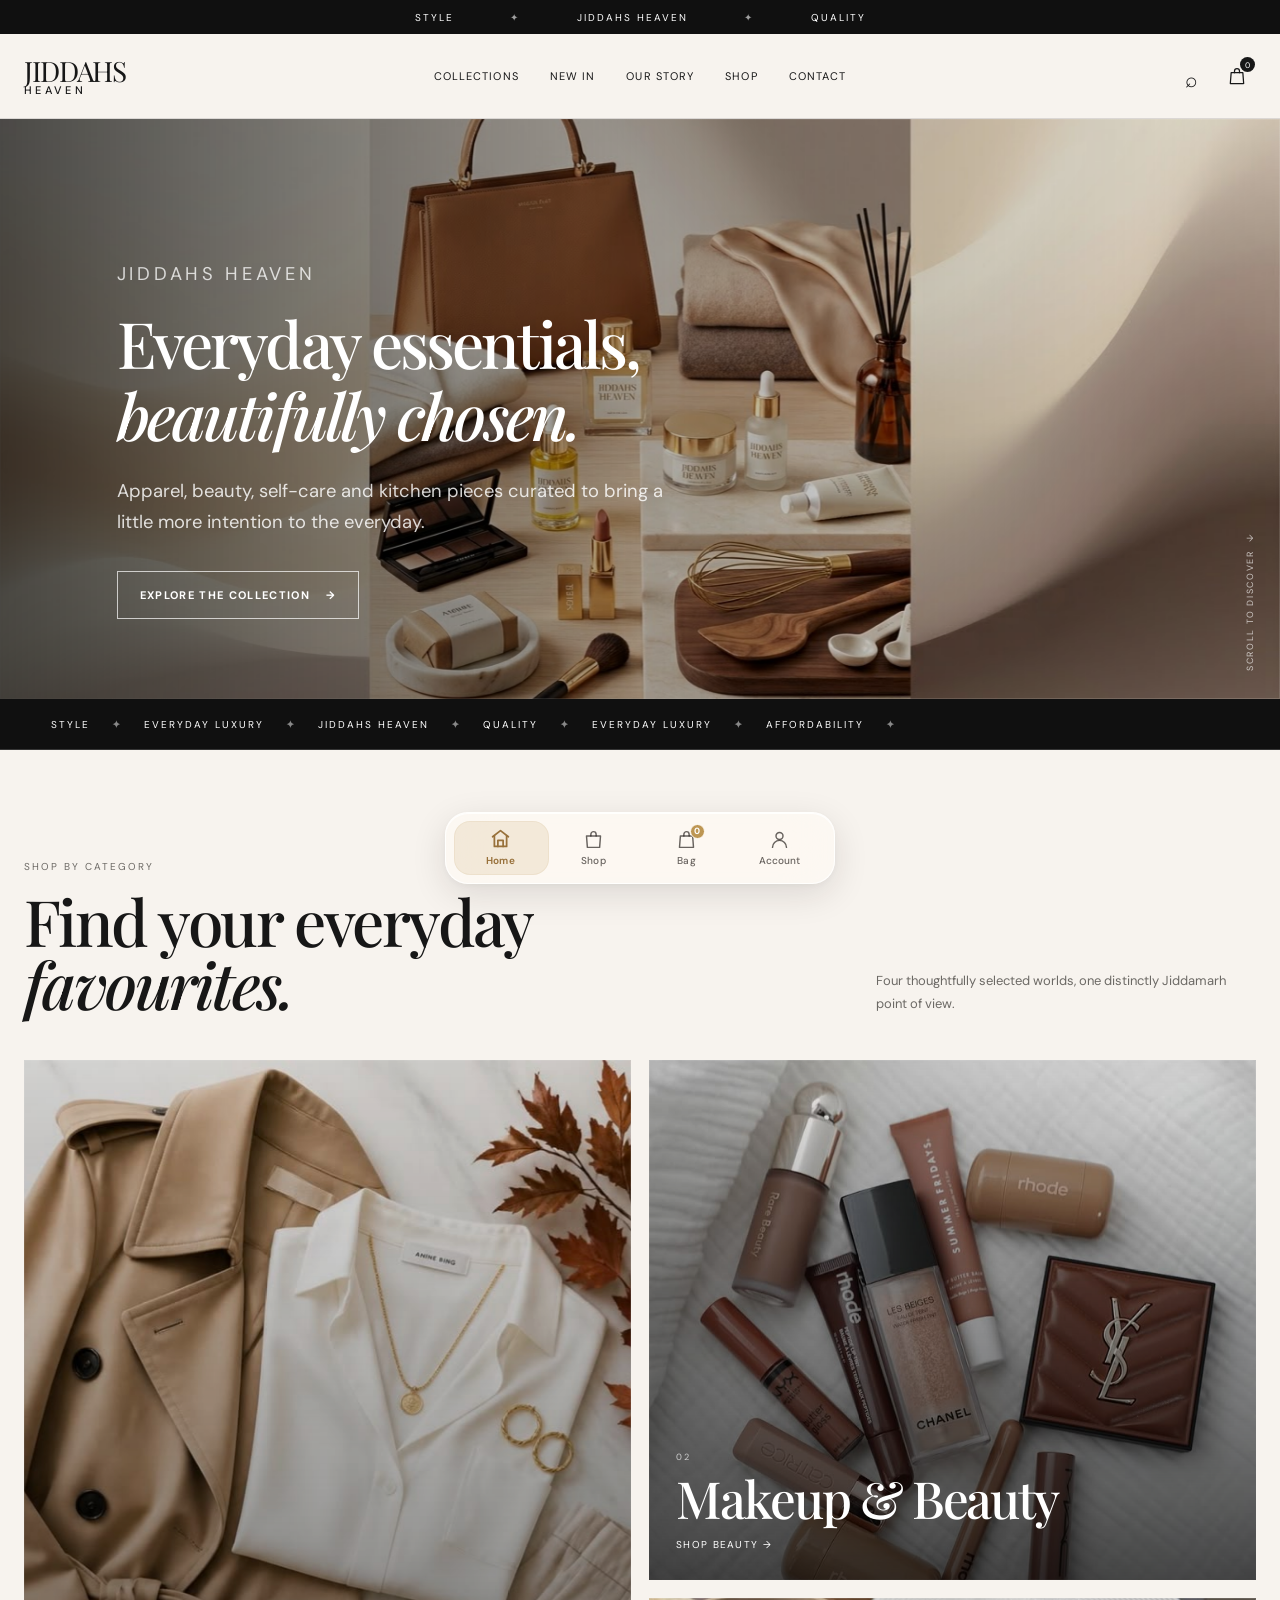
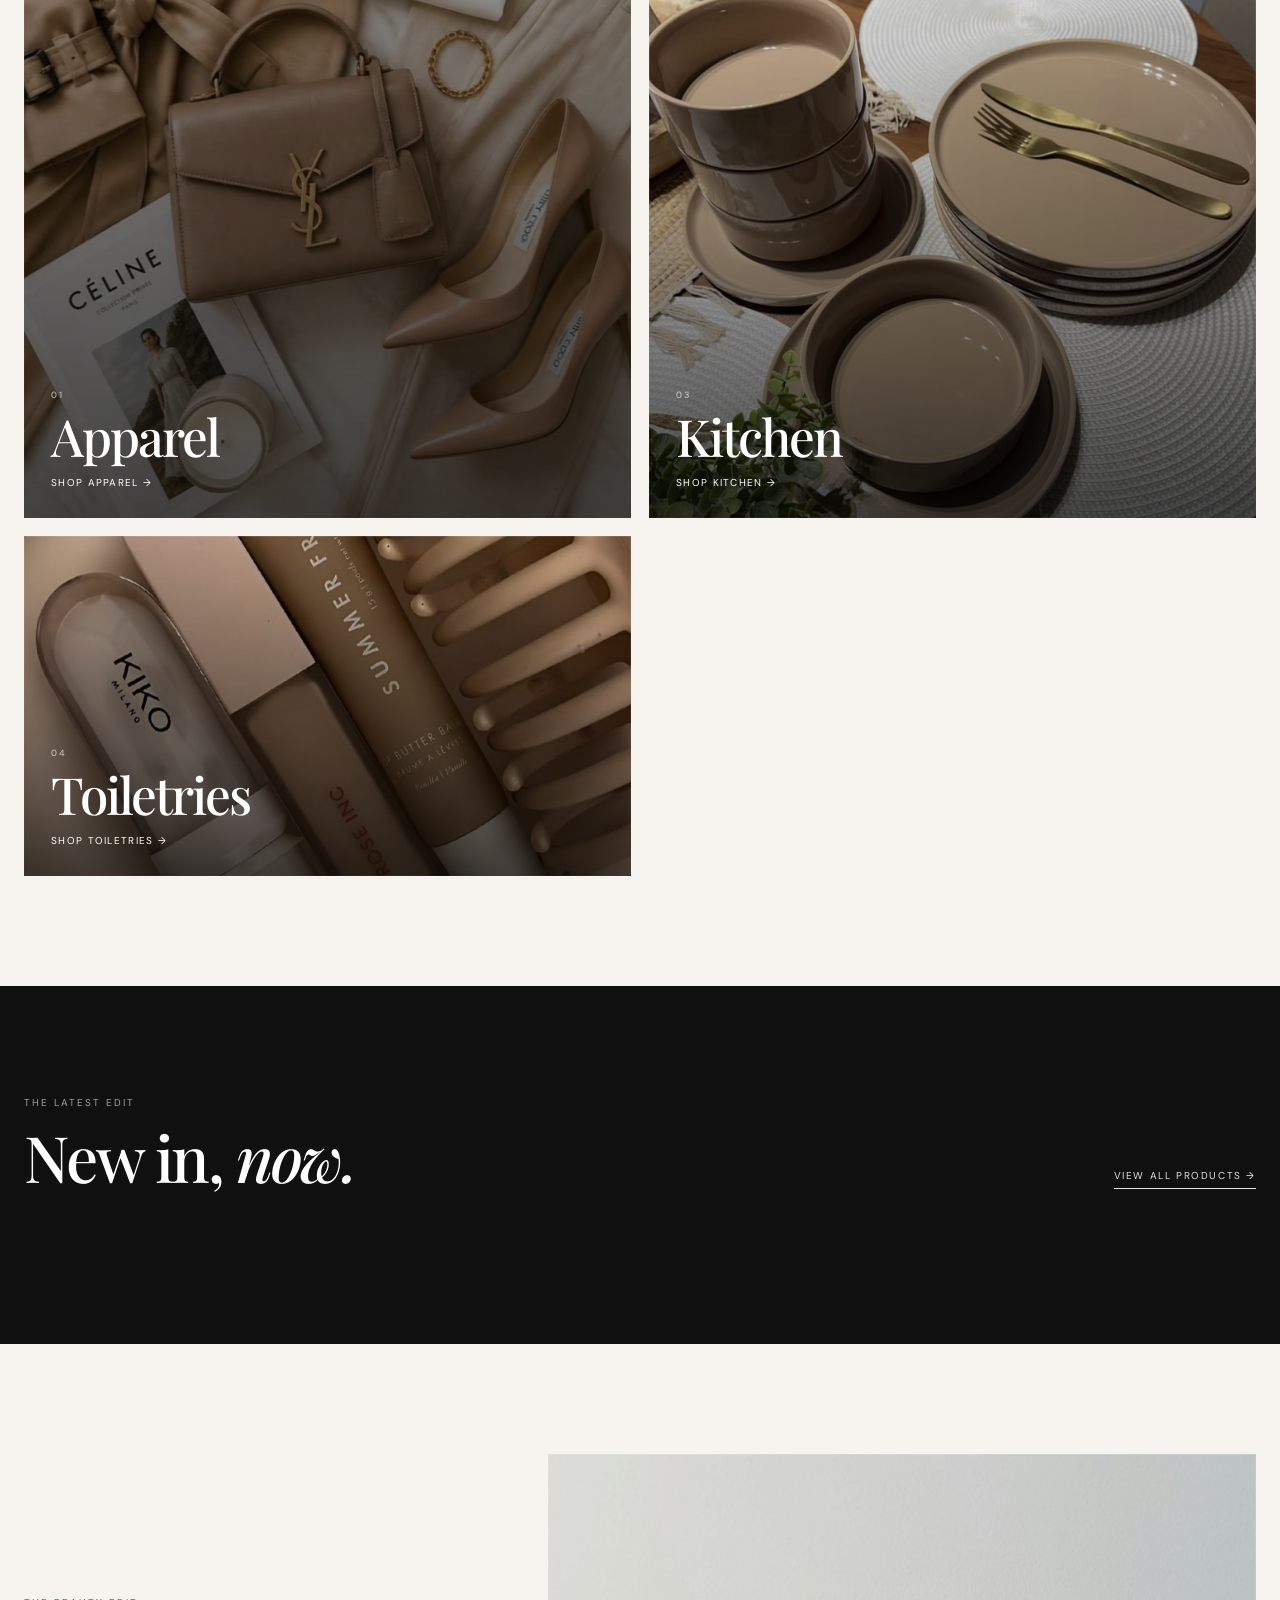
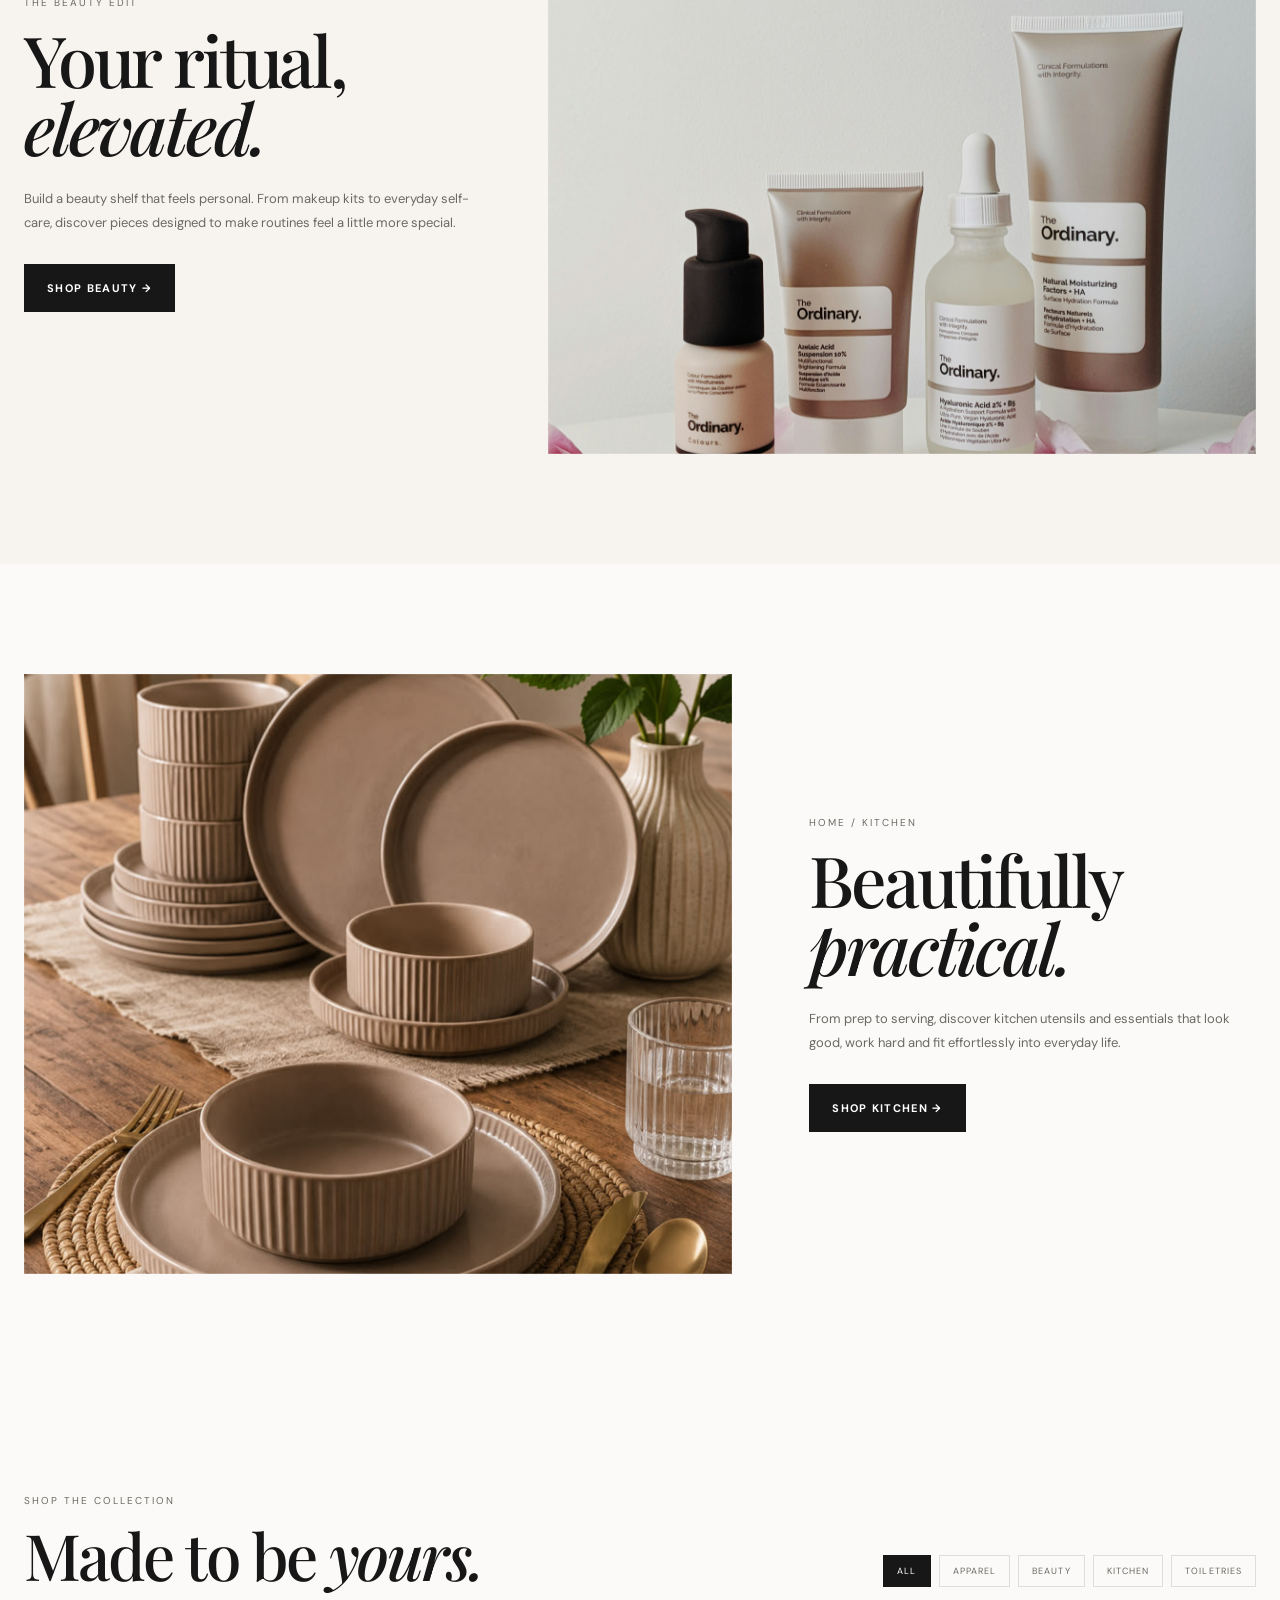
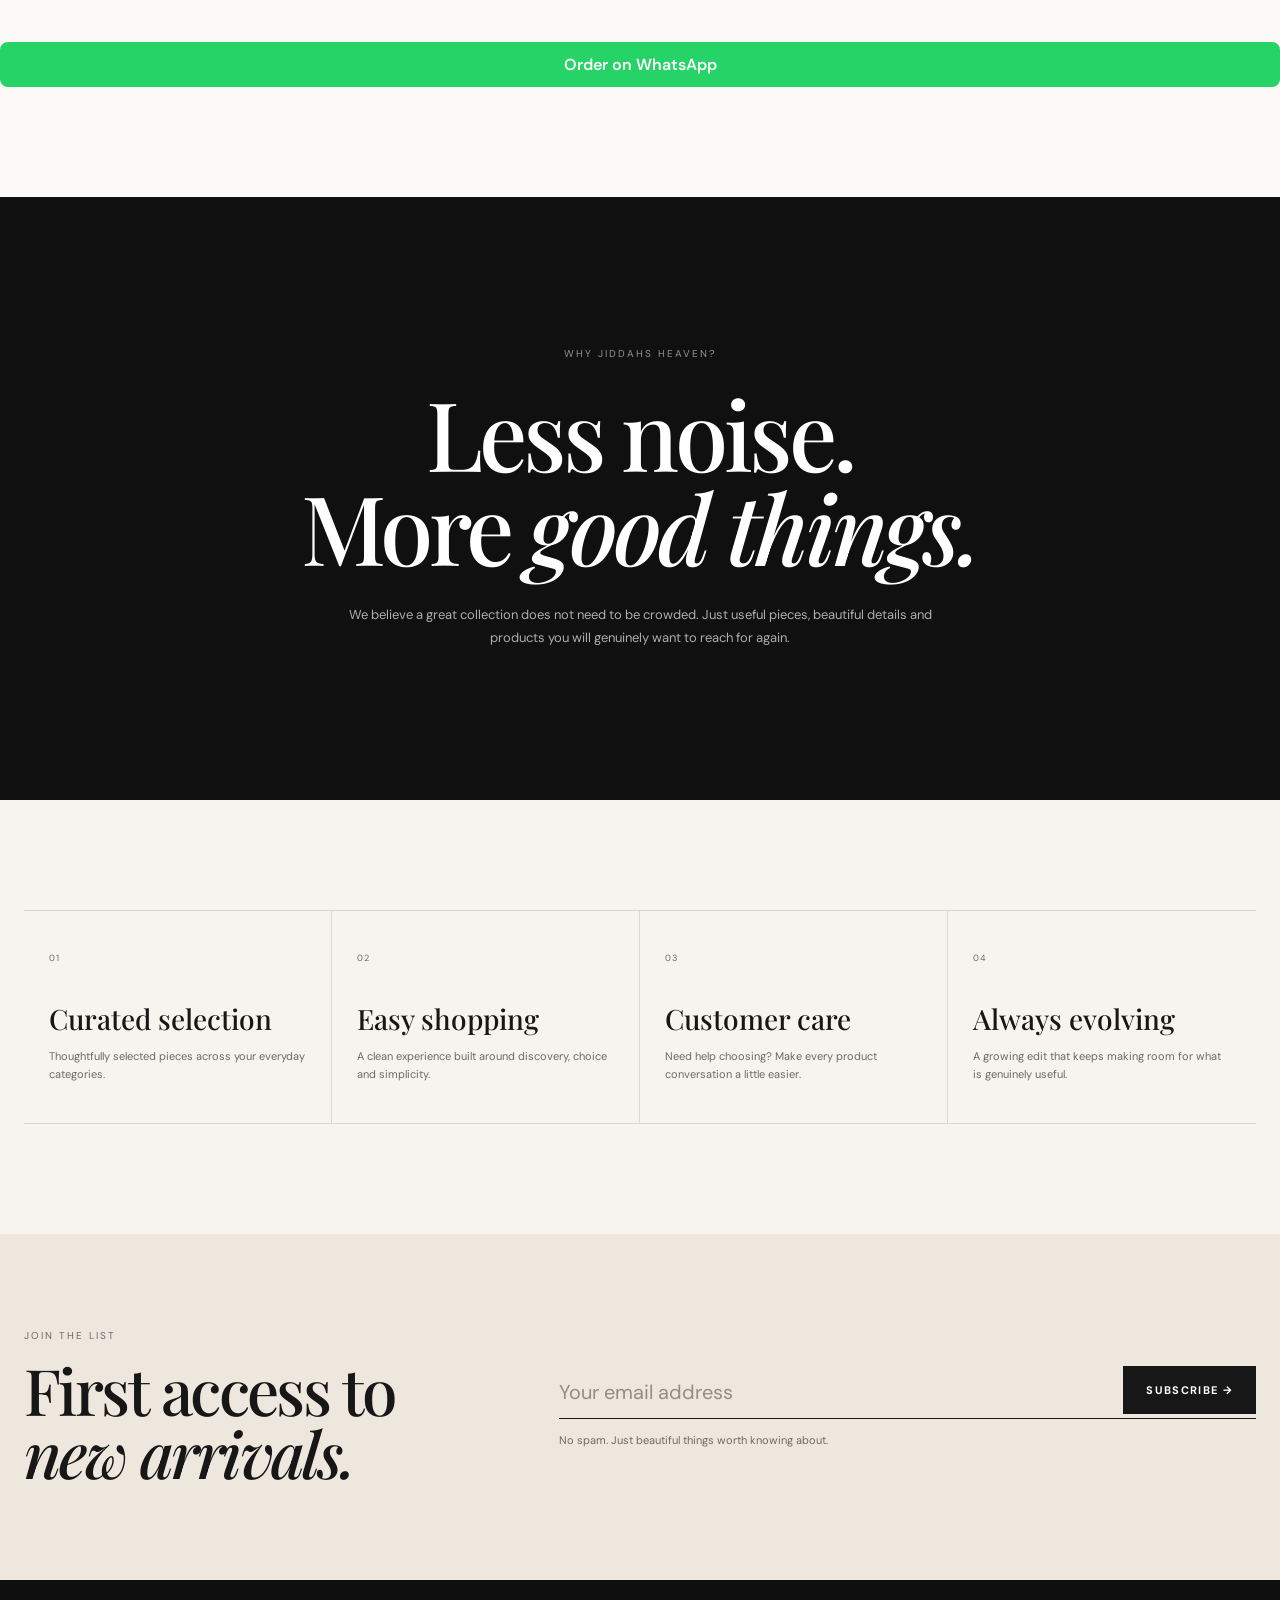
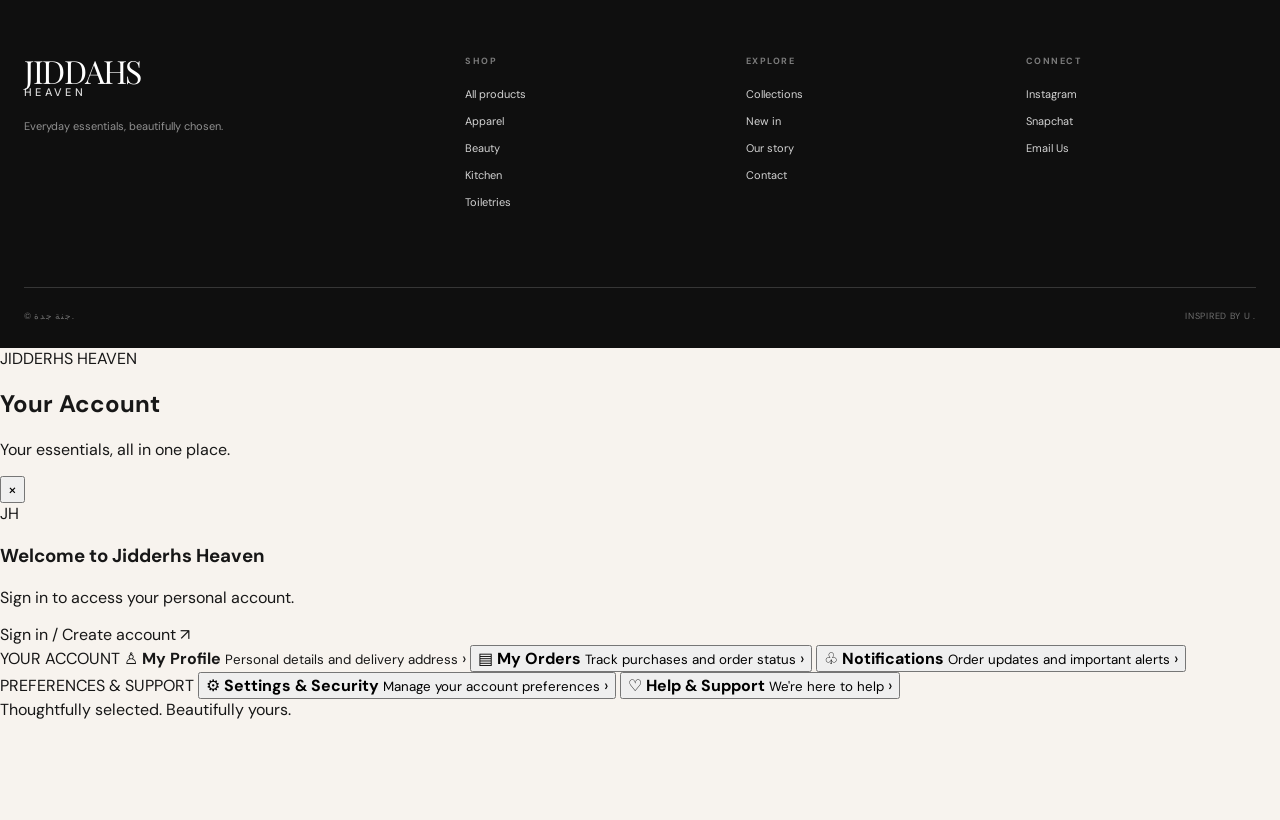
==== commit 13108af2: "Update index.html" ====
--- a/index.html
+++ b/index.html
@@ -459,6 +459,145 @@
 
 </nav>
 
+<!-- =====================================
+     JIDDERHS HEAVEN — ACCOUNT PANEL
+====================================== -->
+
+<div
+  class="account-overlay"
+  id="accountOverlay"
+  aria-hidden="true"
+></div>
+
+<section
+  class="account-panel"
+  id="accountPanel"
+  role="dialog"
+  aria-modal="true"
+  aria-labelledby="accountTitle"
+  aria-hidden="true"
+>
+  <div class="account-panel-handle"></div>
+
+  <header class="account-panel-header">
+    <div>
+      <span class="account-eyebrow">JIDDERHS HEAVEN</span>
+
+      <h2 id="accountTitle">Your Account</h2>
+
+      <p>Your essentials, all in one place.</p>
+    </div>
+
+    <button
+      class="account-close"
+      id="accountClose"
+      type="button"
+      aria-label="Close account panel"
+    >
+      &times;
+    </button>
+  </header>
+
+  <!-- Guest account card -->
+  <div class="account-welcome">
+    <div class="account-avatar" aria-hidden="true">JH</div>
+
+    <div class="account-welcome-text">
+      <h3>Welcome to Jidderhs Heaven</h3>
+      <p>Sign in to access your personal account.</p>
+    </div>
+  </div>
+
+  <a class="account-signin" href="login.html">
+    <span>Sign in / Create account</span>
+    <span aria-hidden="true">↗</span>
+  </a>
+
+  <!-- Account options -->
+  <div class="account-menu-section">
+    <span class="account-section-label">YOUR ACCOUNT</span>
+
+    <a class="account-menu-item" href="profile.html">
+      <span class="account-menu-icon" aria-hidden="true">♙</span>
+
+      <span class="account-menu-copy">
+        <strong>My Profile</strong>
+        <small>Personal details and delivery address</small>
+      </span>
+
+      <span class="account-arrow" aria-hidden="true">›</span>
+    </a>
+
+    <button
+      class="account-menu-item"
+      type="button"
+      data-account-feature="orders"
+    >
+      <span class="account-menu-icon" aria-hidden="true">▤</span>
+
+      <span class="account-menu-copy">
+        <strong>My Orders</strong>
+        <small>Track purchases and order status</small>
+      </span>
+
+      <span class="account-arrow" aria-hidden="true">›</span>
+    </button>
+
+    <button
+      class="account-menu-item"
+      type="button"
+      data-account-feature="notifications"
+    >
+      <span class="account-menu-icon" aria-hidden="true">♧</span>
+
+      <span class="account-menu-copy">
+        <strong>Notifications</strong>
+        <small>Order updates and important alerts</small>
+      </span>
+
+      <span class="account-arrow" aria-hidden="true">›</span>
+    </button>
+  </div>
+
+  <div class="account-menu-section">
+    <span class="account-section-label">PREFERENCES & SUPPORT</span>
+
+    <button
+      class="account-menu-item"
+      type="button"
+      data-account-feature="settings"
+    >
+      <span class="account-menu-icon" aria-hidden="true">⚙</span>
+
+      <span class="account-menu-copy">
+        <strong>Settings & Security</strong>
+        <small>Manage your account preferences</small>
+      </span>
+
+      <span class="account-arrow" aria-hidden="true">›</span>
+    </button>
+
+    <button
+      class="account-menu-item"
+      type="button"
+      data-account-feature="support"
+    >
+      <span class="account-menu-icon" aria-hidden="true">♡</span>
+
+      <span class="account-menu-copy">
+        <strong>Help & Support</strong>
+        <small>We're here to help</small>
+      </span>
+
+      <span class="account-arrow" aria-hidden="true">›</span>
+    </button>
+  </div>
+
+  <footer class="account-panel-footer">
+    <span>Thoughtfully selected. Beautifully yours.</span>
+  </footer>
+</section>
+
   <script type="module" src="./assets/javascript/index.js"></script>
 </body>
 </html>
--- a/assets/css/style.css
+++ b/assets/css/style.css
@@ -1444,50 +1444,99 @@
 }
 
 
-/* =========================================
-   JIDDERHS HEAVEN — FROSTED BOTTOM NAV
-========================================= */
+/* ========================================
+   JIDDERHS HEAVEN
+   PREMIUM FROSTED GLASS NAVIGATION
+======================================== */
 
 .jh-bottom-nav {
   position: fixed;
   z-index: 9999;
 
   left: 50%;
-  bottom: calc(14px + env(safe-area-inset-bottom, 0px));
-  transform: translateX(-50%);
-
-  width: min(410px, calc(100% - 32px));
-  min-height: 70px;
-  padding: 8px 10px;
+  bottom: calc(16px + env(safe-area-inset-bottom, 0px));
+
+  width: min(390px, calc(100% - 30px));
+  min-height: 72px;
+
+  padding: 8px;
+  box-sizing: border-box;
 
   display: grid;
   grid-template-columns: repeat(4, minmax(0, 1fr));
-  align-items: center;
-  gap: 4px;
-
-  background: rgba(250, 247, 241, 0.78);
-  -webkit-backdrop-filter: blur(22px) saturate(160%);
-  backdrop-filter: blur(22px) saturate(160%);
-
-  border: 1px solid rgba(255, 255, 255, 0.82);
-  border-radius: 24px;
+
+  transform: translateX(-50%);
+
+  /* CLEAR FROSTED GLASS */
+  background: rgba(255, 252, 247, 0.58);
+
+  -webkit-backdrop-filter: blur(24px) saturate(165%);
+  backdrop-filter: blur(24px) saturate(165%);
+
+  border: 1px solid rgba(255, 255, 255, 0.85);
+  border-radius: 23px;
 
   box-shadow:
-    0 8px 30px rgba(33, 26, 23, 0.10),
+    0 10px 35px rgba(33, 26, 23, 0.12),
     0 2px 8px rgba(33, 26, 23, 0.04),
-    inset 0 1px 0 rgba(255, 255, 255, 0.75);
+    inset 0 1px 0 rgba(255, 255, 255, 0.85);
 
   isolation: isolate;
-}
-
-/* Individual navigation items */
+
+  animation: jhNavEnter 550ms cubic-bezier(.2, .75, .25, 1) both;
+}
+
+/* SLIDING ACTIVE BACKGROUND */
+
+.jh-bottom-nav::before {
+  content: "";
+
+  position: absolute;
+  z-index: -1;
+
+  top: 8px;
+  bottom: 8px;
+  left: 8px;
+
+  width: calc((100% - 16px) / 4);
+
+  border-radius: 16px;
+
+  background: rgba(189, 150, 83, 0.15);
+
+  border: 1px solid rgba(189, 150, 83, 0.10);
+
+  transition:
+    transform 350ms cubic-bezier(.2, .8, .2, 1);
+}
+
+/* Move the highlight between tabs */
+
+.jh-bottom-nav[data-active="home"]::before {
+  transform: translateX(0);
+}
+
+.jh-bottom-nav[data-active="shop"]::before {
+  transform: translateX(100%);
+}
+
+.jh-bottom-nav[data-active="bag"]::before {
+  transform: translateX(200%);
+}
+
+.jh-bottom-nav[data-active="account"]::before {
+  transform: translateX(300%);
+}
+
+/* NAVIGATION BUTTONS */
 
 .jh-bottom-nav .jh-nav-item {
   position: relative;
 
   min-width: 0;
-  min-height: 52px;
-  padding: 6px 2px;
+  min-height: 54px;
+
+  padding: 5px 1px;
 
   display: flex;
   flex-direction: column;
@@ -1496,11 +1545,12 @@
   gap: 4px;
 
   border: 0;
-  border-radius: 16px;
+  border-radius: 15px;
   background: transparent;
 
-  color: rgba(33, 26, 23, 0.65);
-  font-family: inherit;
+  color: rgba(33, 26, 23, 0.68);
+
+  font: inherit;
   font-size: 10px;
   font-weight: 500;
   letter-spacing: 0.1px;
@@ -1509,12 +1559,11 @@
   -webkit-tap-highlight-color: transparent;
 
   transition:
-    color 180ms ease,
-    background 180ms ease,
+    color 220ms ease,
     transform 180ms ease;
 }
 
-/* Minimal line icons */
+/* LINE ICONS */
 
 .jh-bottom-nav .jh-nav-item svg {
   width: 21px;
@@ -1522,53 +1571,40 @@
 
   fill: none;
   stroke: currentColor;
+
   stroke-width: 1.65;
   stroke-linecap: round;
   stroke-linejoin: round;
 
   flex-shrink: 0;
-  transition: transform 180ms ease;
-}
-
-/* Active tab */
+
+  transition:
+    transform 250ms ease,
+    stroke-width 250ms ease;
+}
+
+/* ACTIVE ITEM */
 
 .jh-bottom-nav .jh-nav-item.is-active {
   color: #98713b;
-  background: rgba(189, 150, 83, 0.11);
   font-weight: 650;
 }
 
 .jh-bottom-nav .jh-nav-item.is-active svg {
-  stroke-width: 1.9;
-}
-
-/* Small gold active indicator */
-
-.jh-bottom-nav .jh-nav-item.is-active::after {
-  content: "";
-
-  position: absolute;
-  bottom: 2px;
-  left: 50%;
-
-  width: 13px;
-  height: 2px;
-
-  border-radius: 10px;
-  background: #bd9653;
-
-  transform: translateX(-50%);
-}
-
-/* Shopping bag and count */
+  stroke-width: 2;
+  transform: translateY(-1px);
+}
+
+/* BAG ICON AND COUNT */
 
 .jh-bottom-nav .jh-bag-icon {
   position: relative;
-  display: inline-flex;
-}
-
-.jh-bottom-nav .jh-bottom-bag-count {
+  display: flex;
+}
+
+.jh-bottom-bag-count {
   position: absolute;
+
   top: -5px;
   right: -8px;
 
@@ -1580,58 +1616,65 @@
   align-items: center;
   justify-content: center;
 
-  border: 1.5px solid #faf7f1;
-  border-radius: 20px;
+  box-sizing: border-box;
 
   background: #bd9653;
   color: #fff;
+
+  border: 1.5px solid #fffaf4;
+  border-radius: 20px;
 
   font-size: 9px;
   font-weight: 700;
   line-height: 1;
 }
 
-.jh-bottom-nav .jh-bottom-bag-count:empty {
-  display: none;
-}
-
-/* Gentle touch feedback */
+/* BUTTON INTERACTIONS */
+
+.jh-bottom-nav .jh-nav-item:active {
+  transform: scale(0.93);
+}
 
 @media (hover: hover) {
   .jh-bottom-nav .jh-nav-item:hover {
-    background: rgba(189, 150, 83, 0.09);
-  }
-}
-
-.jh-bottom-nav .jh-nav-item:active {
-  transform: scale(0.94);
-}
-
-/* Keyboard accessibility */
-
-.jh-bottom-nav .jh-nav-item:focus-visible {
-  outline: 2px solid #bd9653;
-  outline-offset: 2px;
-}
-
-/* Prevent the navigation from covering page content */
-
-body {
-  padding-bottom: calc(100px + env(safe-area-inset-bottom, 0px));
-}
-
-/* Slightly smaller screens */
+    color: #98713b;
+  }
+}
+
+/* ENTRANCE ANIMATION */
+
+@keyframes jhNavEnter {
+  from {
+    opacity: 0;
+    transform: translate(-50%, 14px);
+  }
+
+  to {
+    opacity: 1;
+    transform: translate(-50%, 0);
+  }
+}
+
+/* SMALL PHONES */
 
 @media (max-width: 360px) {
   .jh-bottom-nav {
     width: calc(100% - 22px);
-    min-height: 65px;
     bottom: calc(10px + env(safe-area-inset-bottom, 0px));
+    min-height: 67px;
     padding: 6px;
-    border-radius: 21px;
+    border-radius: 20px;
+  }
+
+  .jh-bottom-nav::before {
+    top: 6px;
+    bottom: 6px;
+    left: 6px;
+    width: calc((100% - 12px) / 4);
   }
 
   .jh-bottom-nav .jh-nav-item {
+    min-height: 53px;
     font-size: 9px;
   }
 
@@ -1641,12 +1684,24 @@
   }
 }
 
-/* Respect reduced-motion preferences */
+/* ACCESSIBILITY */
+
+.jh-bottom-nav .jh-nav-item:focus-visible {
+  outline: 2px solid #bd9653;
+  outline-offset: -2px;
+}
 
 @media (prefers-reduced-motion: reduce) {
+  .jh-bottom-nav,
   .jh-bottom-nav *,
-  .jh-bottom-nav *::before,
-  .jh-bottom-nav *::after {
+  .jh-bottom-nav::before {
+    animation: none !important;
     transition: none !important;
   }
+}
+
+/* Leave room for the fixed navigation */
+
+body {
+  padding-bottom: 100px;
 }
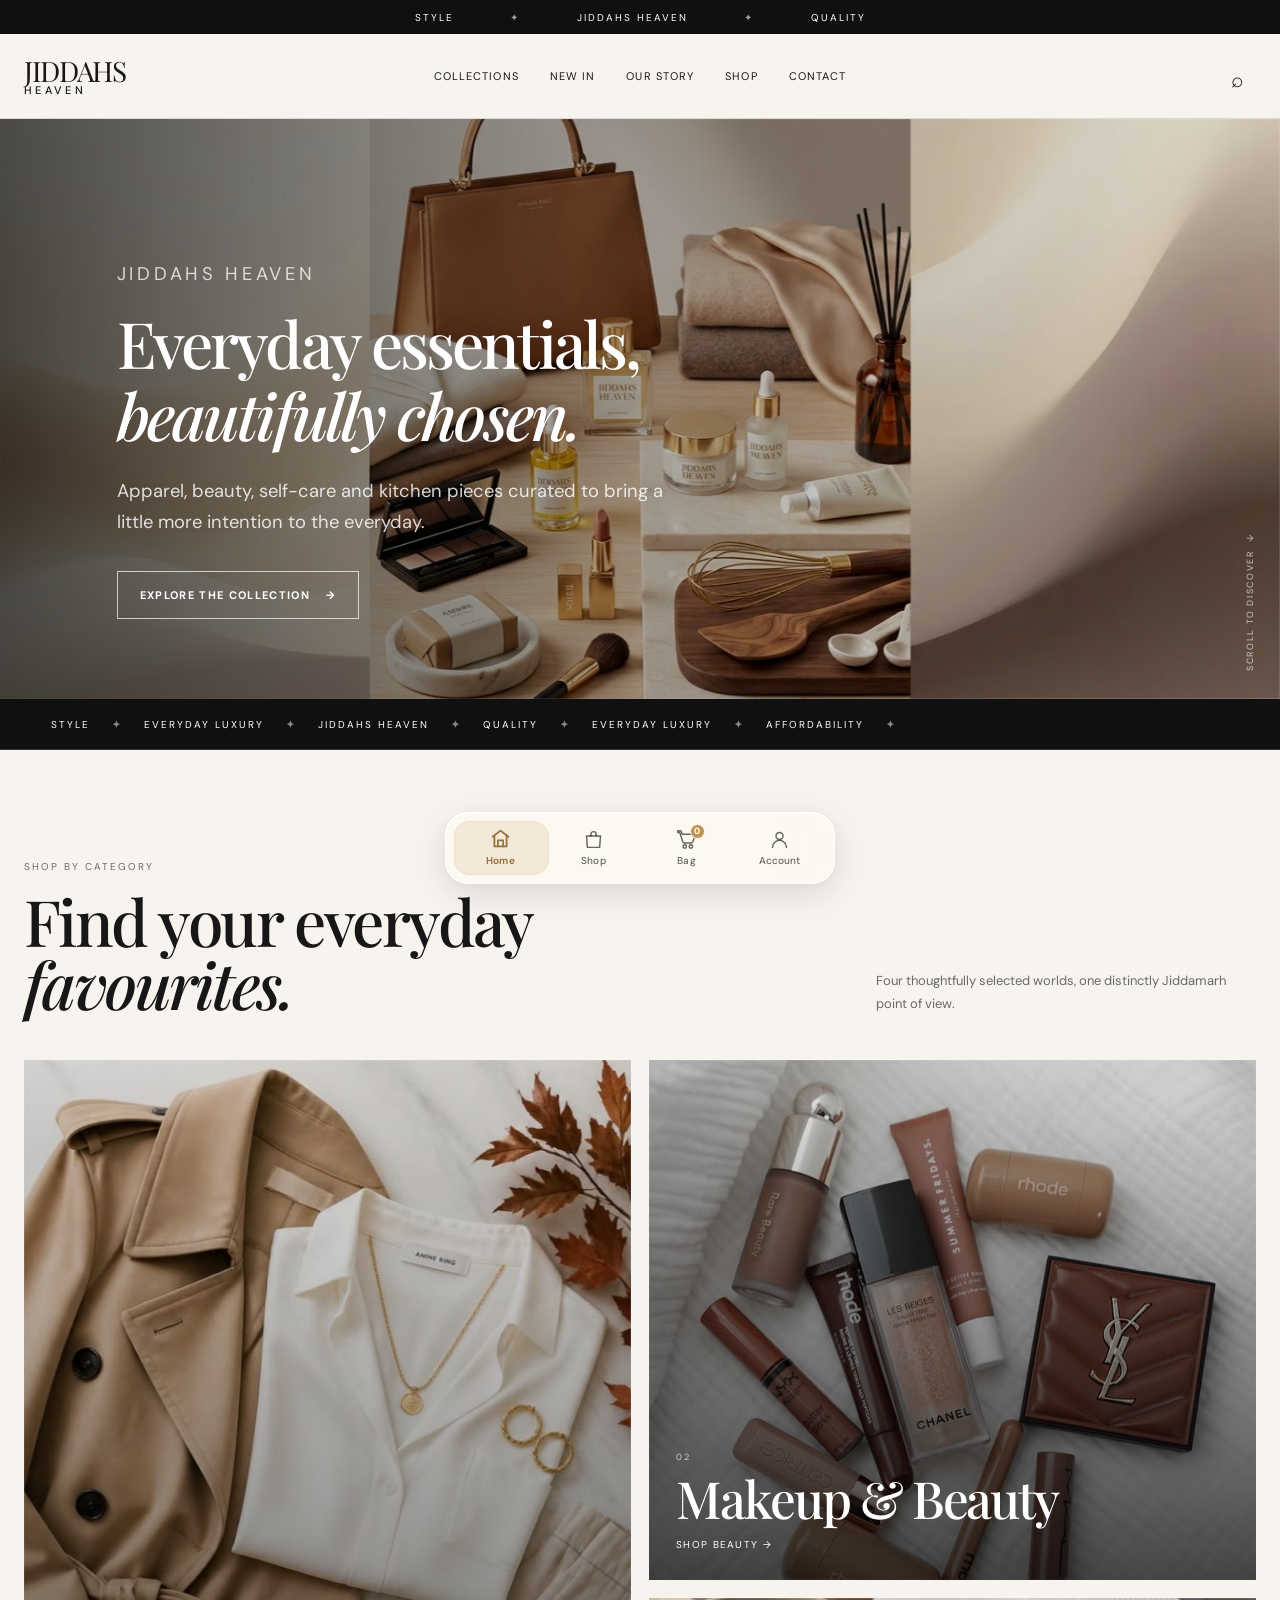
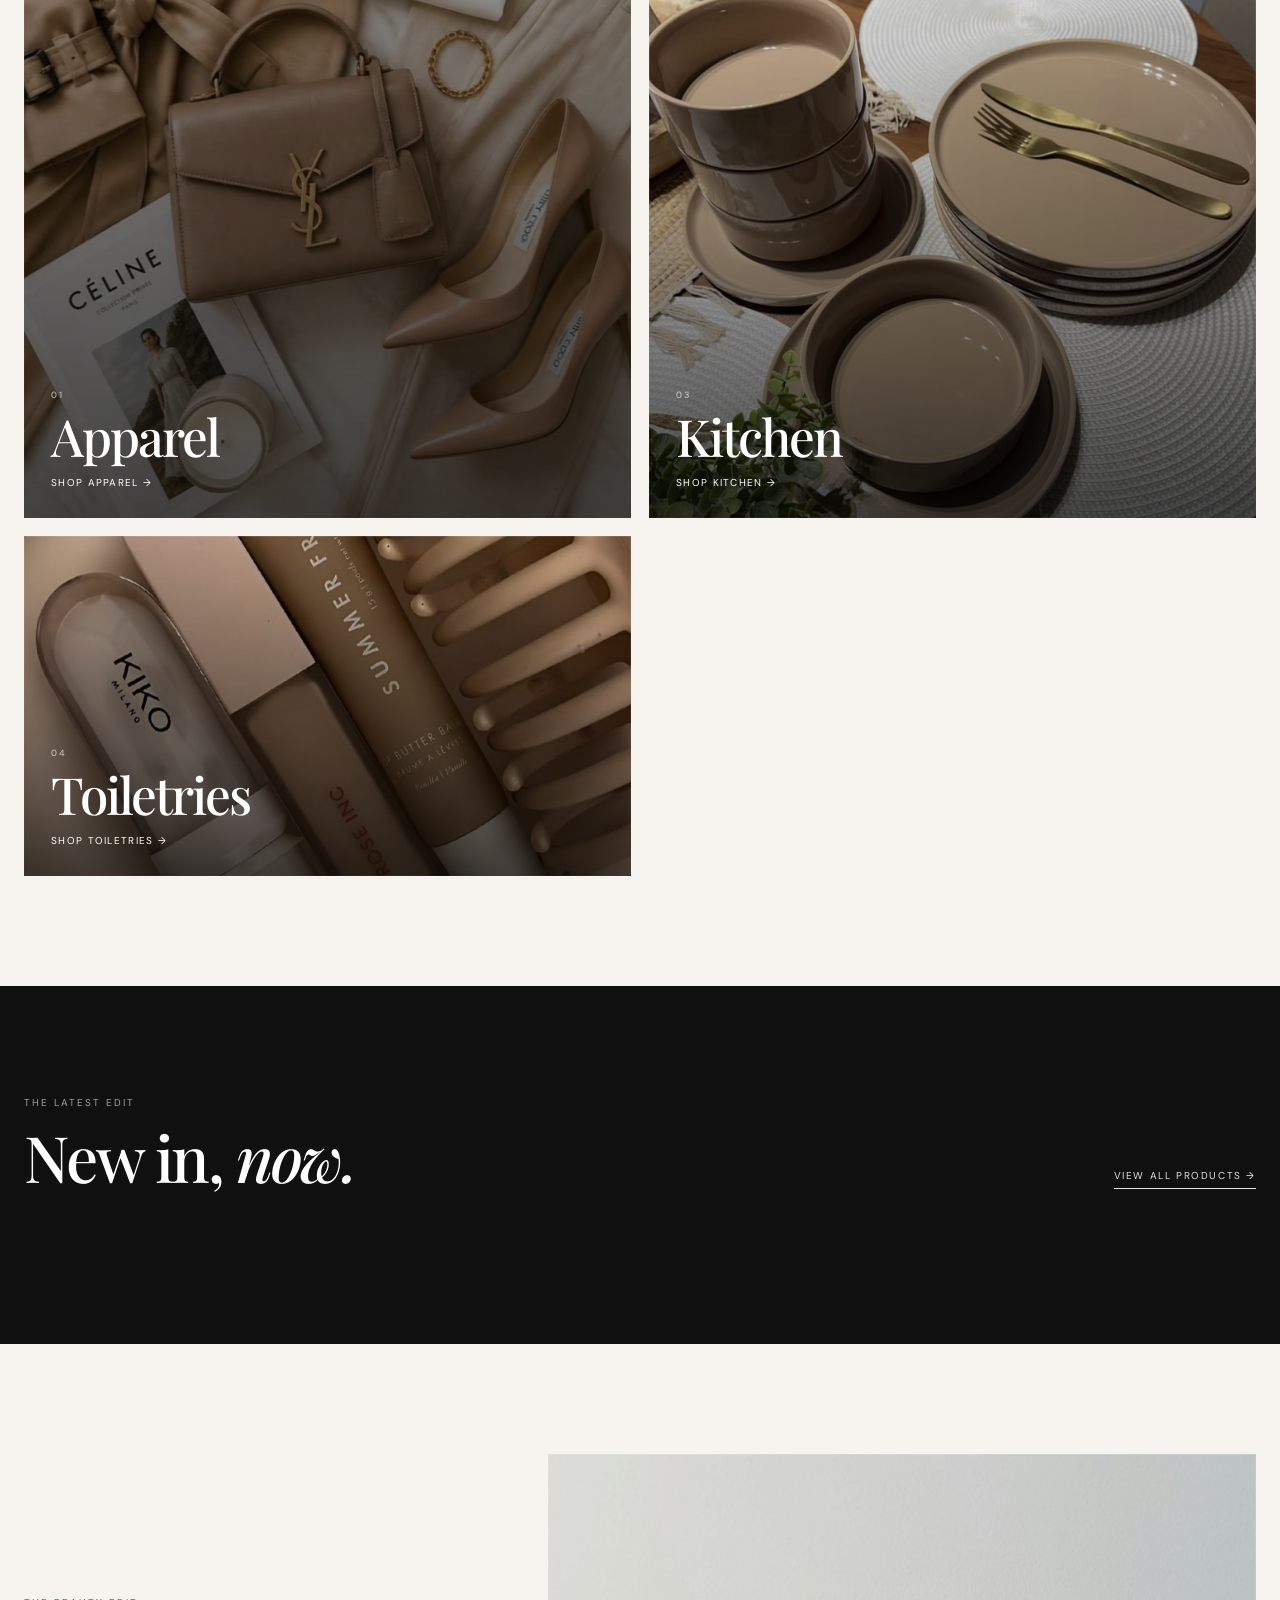
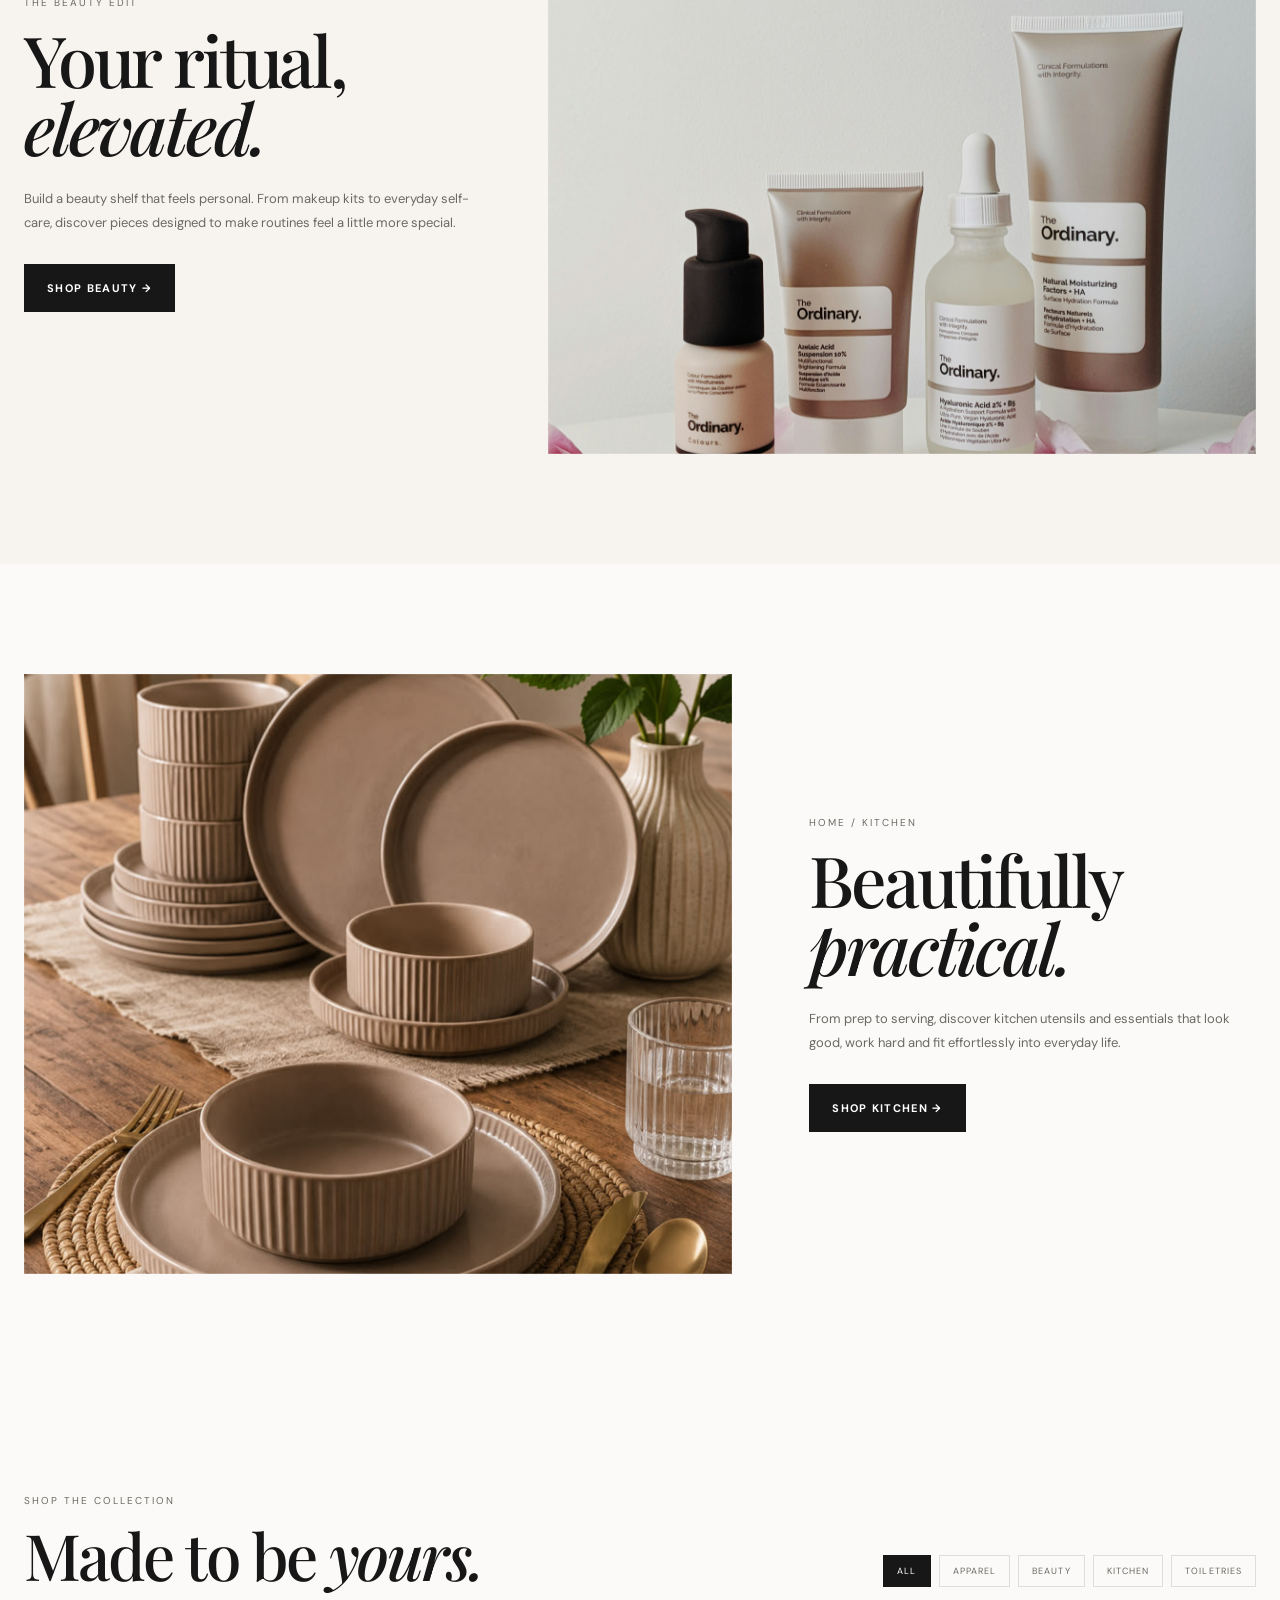
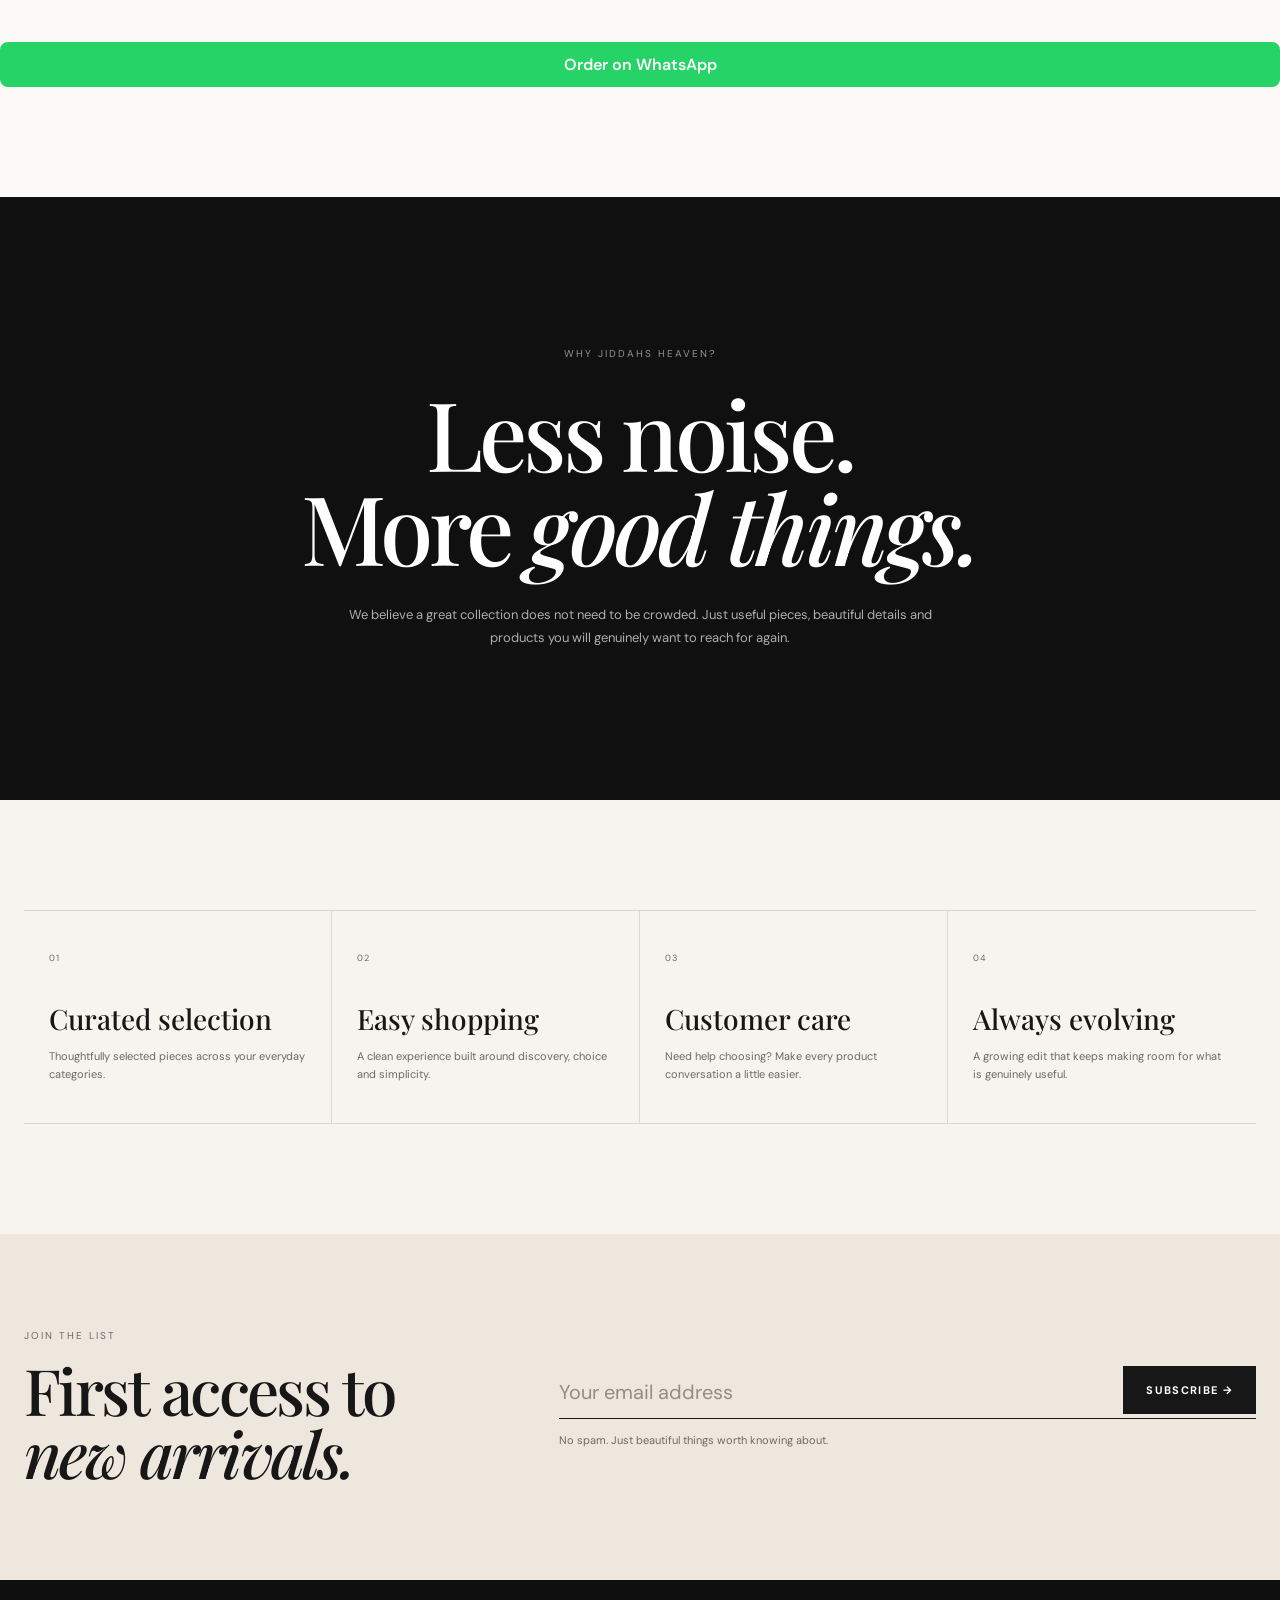
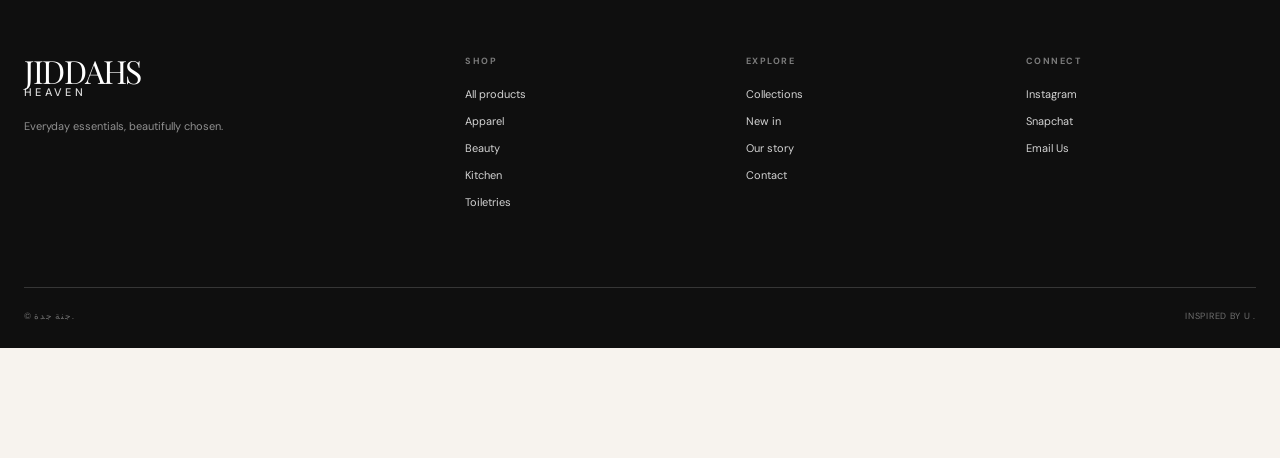
==== commit ecfc9de2: "Update index.html" ====
--- a/index.html
+++ b/index.html
@@ -47,10 +47,7 @@
 
       <div class="nav-actions">
         <button class="icon-button" id="searchToggle" aria-label="Open search" aria-expanded="false">⌕</button>
-        <button class="icon-button bag-button" id="bagToggle" aria-label="Open shopping bag" aria-expanded="false">
-          <svg viewBox="0 0 24 24" aria-hidden="true" focusable="false"><path d="M5 8h14l1 13H4L5 8Z"/><path d="M9 8V6a3 3 0 0 1 6 0v2"/></svg>
-          <span class="bag-count" id="bagCount">0</span>
-        </button>
+        
       </div>
     </div>
 
@@ -432,10 +429,11 @@
           aria-label="Shopping bag">
 
     <span class="jh-bag-icon">
-      <svg viewBox="0 0 24 24" aria-hidden="true">
-        <path d="M5 8h14l1 13H4L5 8Z"/>
-        <path d="M9 8V6a3 3 0 0 1 6 0v2"/>
-      </svg>
+      <svg  xmlns="http://www.w3.org/2000/svg"
+ viewBox="0 0 24 24" >
+<!--Boxicons v3.0.8 https://boxicons.com | License  https://docs.boxicons.com/free-->
+<path d="M21 6H7.05L5.94 2.68A1 1 0 0 0 4.99 2h-3v2h2.28l3.54 10.63A2 2 0 0 0 9.71 16h7.59a2 2 0 0 0 1.87-1.3l2.76-7.35A.997.997 0 0 0 21 6M10 18a2 2 0 1 0 0 4 2 2 0 1 0 0-4m7 0a2 2 0 1 0 0 4 2 2 0 1 0 0-4"></path>
+</svg>
 
       <span id="jhBottomBagCount"
             class="jh-bottom-bag-count">0</span>
--- a/assets/css/style.css
+++ b/assets/css/style.css
@@ -1704,4 +1704,409 @@
 
 body {
   padding-bottom: 100px;
+}
+/* =========================================
+   JIDDERHS HEAVEN — FROSTED ACCOUNT PANEL
+========================================= */
+
+.account-overlay {
+  position: fixed;
+  inset: 0;
+  z-index: 10000;
+
+  background: rgba(12, 10, 9, 0.42);
+  backdrop-filter: blur(5px);
+  -webkit-backdrop-filter: blur(5px);
+
+  opacity: 0;
+  visibility: hidden;
+  pointer-events: none;
+
+  transition:
+    opacity 0.4s ease,
+    visibility 0.3s ease;
+}
+
+.account-overlay.open {
+  opacity: 1;
+  visibility: visible;
+  pointer-events: auto;
+}
+
+.account-panel {
+  position: fixed;
+  z-index: 10002;
+
+  left: 50%;
+  bottom: 86px;
+
+  width: min(100% - 20px, 480px);
+  max-height: min(78dvh, 720px);
+
+  overflow-y: auto;
+  overscroll-behavior: contain;
+
+  padding: 12px 20px 22px;
+
+  color: #f8f1e7;
+
+  background:
+    linear-gradient(
+      145deg,
+      rgba(48, 39, 33, 0.97),
+      rgba(23, 20, 18, 0.98)
+    );
+
+  border: 1px solid rgba(234, 217, 183, 0.24);
+  border-radius: 25px;
+
+  box-shadow:
+    0 18px 60px rgba(0, 0, 0, 0.35),
+    inset 0 1px 0 rgba(255, 255, 255, 0.07);
+
+  backdrop-filter: blur(24px);
+  -webkit-backdrop-filter: blur(24px);
+
+  transform: translate(-50%, 24px);
+  opacity: 0;
+  visibility: hidden;
+  pointer-events: none;
+
+  transition:
+    transform 0.32s ease,
+    opacity 0.32s ease,
+    visibility 0.32s ease;
+}
+
+.account-panel.open {
+  transform: translate(-50%, 0);
+  opacity: 1;
+  visibility: visible;
+  pointer-events: auto;
+}
+
+.account-panel-handle {
+  width: 42px;
+  height: 4px;
+
+  margin: 0 auto 19px;
+
+  border-radius: 20px;
+  background: rgba(234, 217, 183, 0.45);
+}
+
+.account-panel-header {
+  display: flex;
+  align-items: flex-start;
+  justify-content: space-between;
+  gap: 14px;
+
+  margin-bottom: 20px;
+}
+
+.account-eyebrow {
+  color: #d6b77c;
+
+  font-size: 10px;
+  font-weight: 700;
+  letter-spacing: 2.2px;
+}
+
+.account-panel-header h2 {
+  margin: 7px 0 5px;
+
+  color: #fff8ed;
+
+  font-family: "Playfair Display", serif;
+  font-size: 27px;
+  font-weight: 500;
+}
+
+.account-panel-header p {
+  margin: 0;
+
+  color: #c5b9aa;
+  font-size: 12px;
+  line-height: 1.6;
+}
+
+.account-close {
+  display: grid;
+  place-items: center;
+
+  flex-shrink: 0;
+
+  width: 37px;
+  height: 37px;
+
+  border: 1px solid rgba(234, 217, 183, 0.2);
+  border-radius: 50%;
+
+  background: rgba(255, 255, 255, 0.06);
+  color: #f5e6cb;
+
+  font-size: 26px;
+  line-height: 1;
+
+  cursor: pointer;
+}
+
+.account-welcome {
+  display: flex;
+  align-items: center;
+  gap: 13px;
+
+  padding: 15px;
+
+  border: 1px solid rgba(234, 217, 183, 0.17);
+  border-radius: 17px;
+
+  background: rgba(255, 255, 255, 0.045);
+}
+
+.account-avatar {
+  display: grid;
+  place-items: center;
+
+  flex-shrink: 0;
+
+  width: 47px;
+  height: 47px;
+
+  border: 1px solid rgba(234, 217, 183, 0.6);
+  border-radius: 50%;
+
+  background: rgba(189, 150, 83, 0.16);
+  color: #ead9b7;
+
+  font-family: "Playfair Display", serif;
+  font-size: 17px;
+}
+
+.account-welcome-text h3 {
+  margin: 0 0 5px;
+
+  color: #fff8ed;
+  font-size: 13px;
+  font-weight: 600;
+}
+
+.account-welcome-text p {
+  margin: 0;
+
+  color: #c5b9aa;
+  font-size: 11px;
+  line-height: 1.5;
+}
+
+.account-signin {
+  display: flex;
+  align-items: center;
+  justify-content: space-between;
+  gap: 12px;
+
+  margin-top: 12px;
+  padding: 14px 16px;
+
+  border: 1px solid rgba(234, 217, 183, 0.4);
+  border-radius: 13px;
+
+  background: linear-gradient(
+    110deg,
+    rgba(189, 150, 83, 0.25),
+    rgba(189, 150, 83, 0.09)
+  );
+
+  color: #f2d9a8;
+  font-size: 13px;
+  font-weight: 600;
+
+  text-decoration: none;
+
+  transition: background 0.2s ease;
+}
+
+.account-signin:hover {
+  background: rgba(189, 150, 83, 0.3);
+}
+
+.account-menu-section {
+  margin-top: 24px;
+}
+
+.account-section-label {
+  display: block;
+
+  margin: 0 0 9px 3px;
+
+  color: #d2b47c;
+
+  font-size: 9px;
+  font-weight: 700;
+  letter-spacing: 1.8px;
+}
+
+.account-menu-item {
+  display: flex;
+  align-items: center;
+  gap: 12px;
+
+  width: 100%;
+  min-height: 66px;
+
+  padding: 11px 9px;
+
+  border: 0;
+  border-bottom: 1px solid rgba(255, 255, 255, 0.075);
+  border-radius: 0;
+
+  background: transparent;
+  color: inherit;
+
+  text-align: left;
+  text-decoration: none;
+
+  cursor: pointer;
+
+  transition:
+    background 0.2s ease,
+    border-radius 0.2s ease;
+}
+
+.account-menu-item:hover,
+.account-menu-item:focus-visible {
+  border-radius: 11px;
+  background: rgba(234, 217, 183, 0.075);
+  outline: none;
+}
+
+.account-menu-icon {
+  display: grid;
+  place-items: center;
+
+  flex-shrink: 0;
+
+  width: 38px;
+  height: 38px;
+
+  border: 1px solid rgba(234, 217, 183, 0.16);
+  border-radius: 12px;
+
+  background: rgba(189, 150, 83, 0.09);
+  color: #dfc18b;
+
+  font-size: 19px;
+}
+
+.account-menu-copy {
+  display: flex;
+  flex: 1;
+  flex-direction: column;
+  gap: 4px;
+
+  min-width: 0;
+}
+
+.account-menu-copy strong {
+  color: #f8f1e7;
+  font-size: 12px;
+  font-weight: 600;
+}
+
+.account-menu-copy small {
+  color: #bfb2a4;
+  font-size: 10px;
+  line-height: 1.5;
+}
+
+.account-arrow {
+  color: #d6b77c;
+  font-size: 24px;
+}
+
+.account-panel-footer {
+  margin-top: 22px;
+  padding-top: 15px;
+
+  border-top: 1px solid rgba(234, 217, 183, 0.13);
+
+  color: #a99b8d;
+  font-family: "Playfair Display", serif;
+  font-size: 12px;
+  font-style: italic;
+
+  text-align: center;
+}
+
+/* Keep the panel comfortable on smaller phones. */
+
+@media (max-width: 380px) {
+  .account-panel {
+    width: calc(100% - 12px);
+    bottom: 80px;
+    max-height: 76dvh;
+    padding: 11px 15px 18px;
+  }
+
+  .account-panel-header h2 {
+    font-size: 24px;
+  }
+
+  .account-menu-item {
+    gap: 9px;
+    min-height: 62px;
+  }
+
+  .account-menu-icon {
+    width: 34px;
+    height: 34px;
+  }
+}
+
+@media (prefers-reduced-motion: reduce) {
+  .account-panel,
+  .account-overlay,
+  .account-signin,
+  .account-menu-item {
+    transition: none;
+  }
+}
+
+/* =====================================
+   FIX: CHECKOUT BUTTON HIDDEN BY BOTTOM BAR
+   JIDDERHS HEAVEN
+===================================== */
+
+/* Keep enough space below page content */
+body {
+  padding-bottom: 110px;
+}
+
+/* Ensure checkout content has room */
+.checkout-container,
+.checkout-content,
+.checkout-summary {
+  padding-bottom: 30px;
+}
+
+/* Keep the checkout button visible and clickable */
+#placeOrderButton,
+#checkoutButton {
+  position: relative;
+  z-index: 2;
+  margin-bottom: 25px;
+  scroll-margin-bottom: 120px;
+}
+
+/* Extra room on mobile devices */
+@media (max-width: 768px) {
+  body {
+    padding-bottom: calc(100px + env(safe-area-inset-bottom, 0px));
+  }
+
+  #placeOrderButton,
+  #checkoutButton {
+    margin-bottom: 35px;
+    width: 100%;
+  }
 }
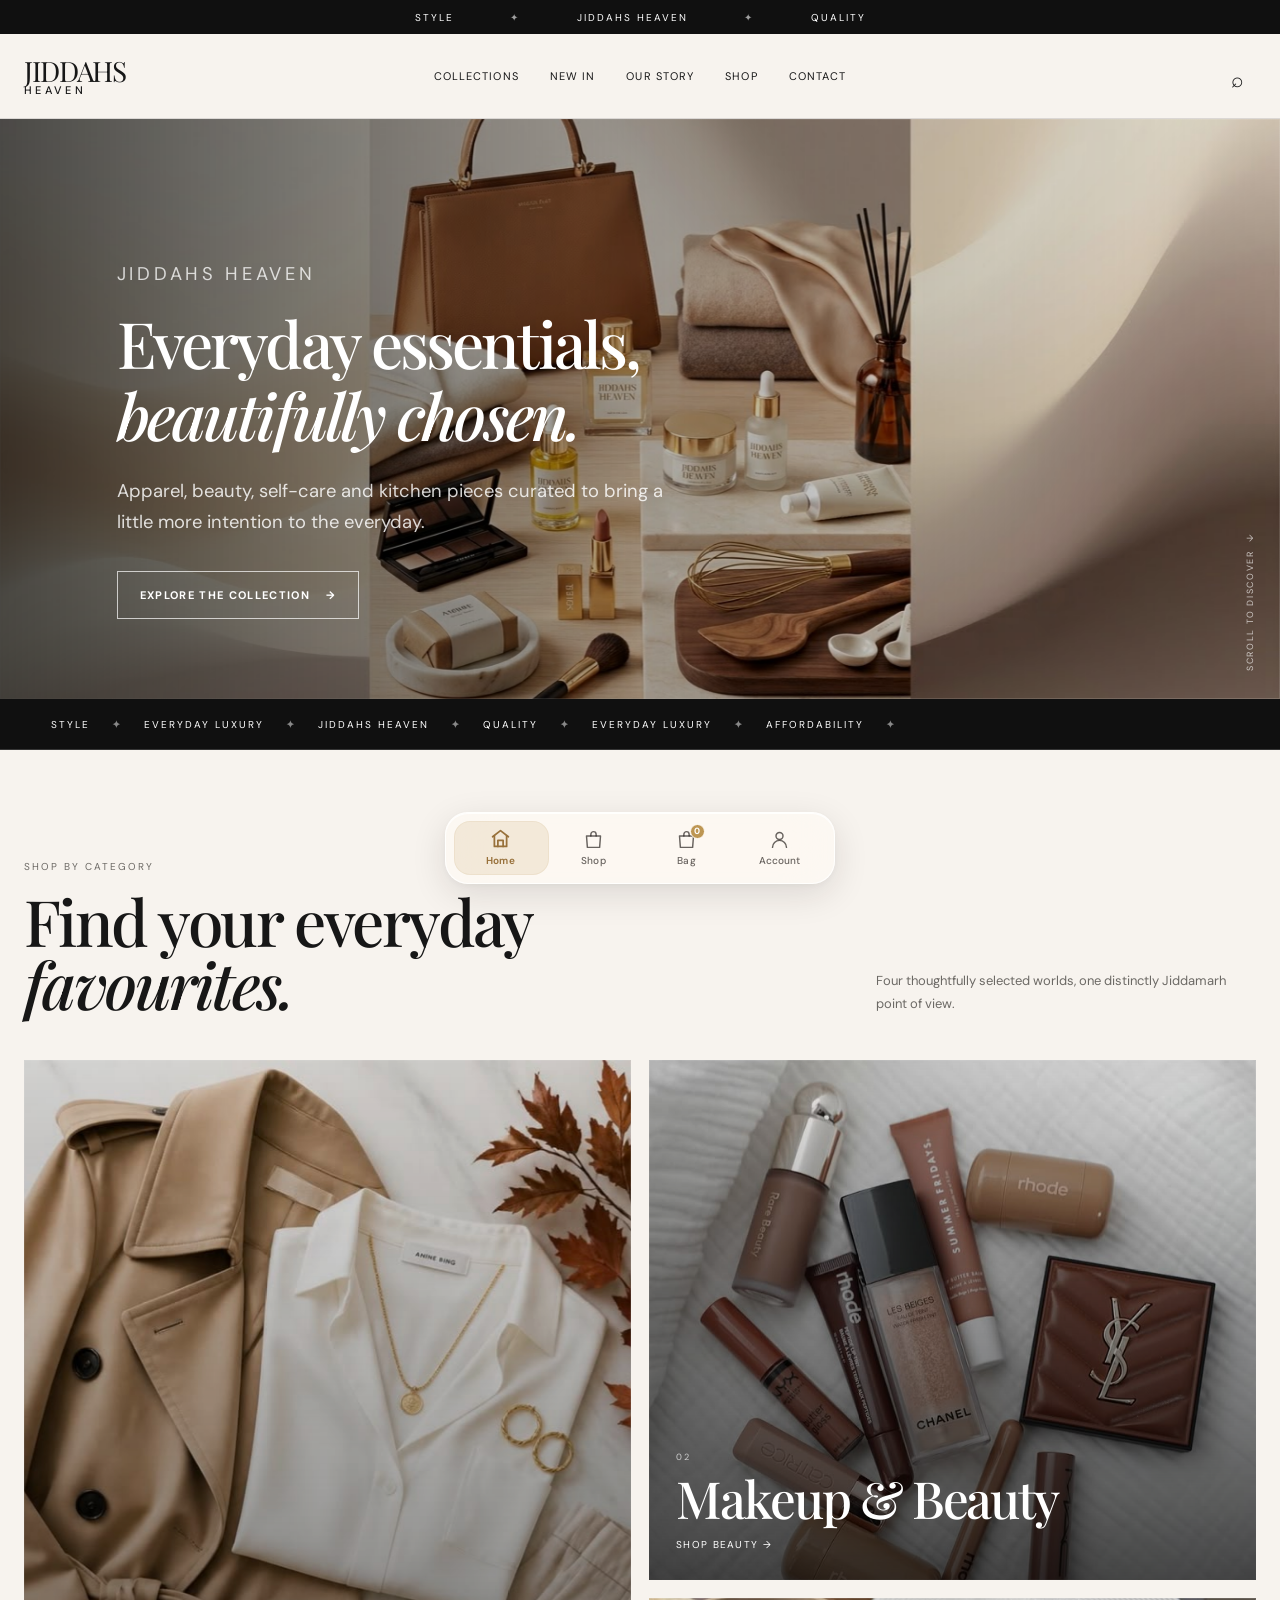
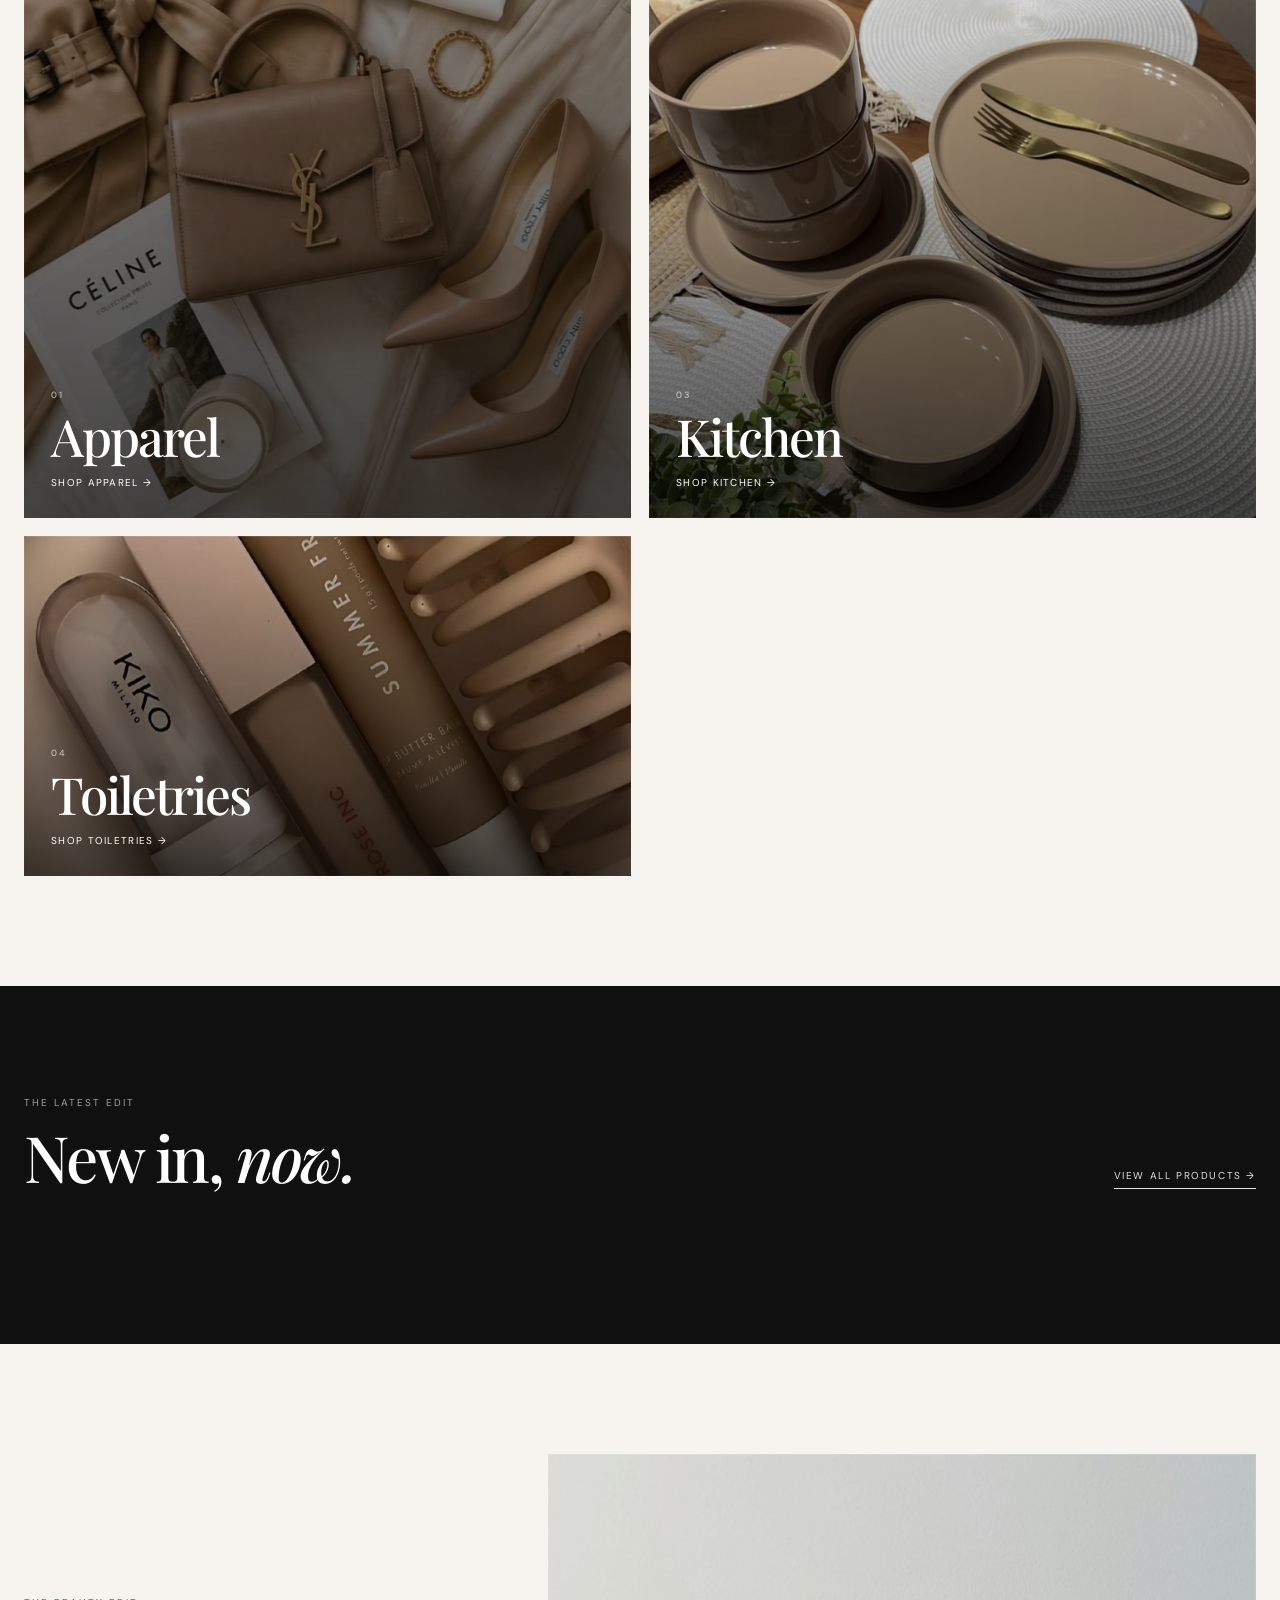
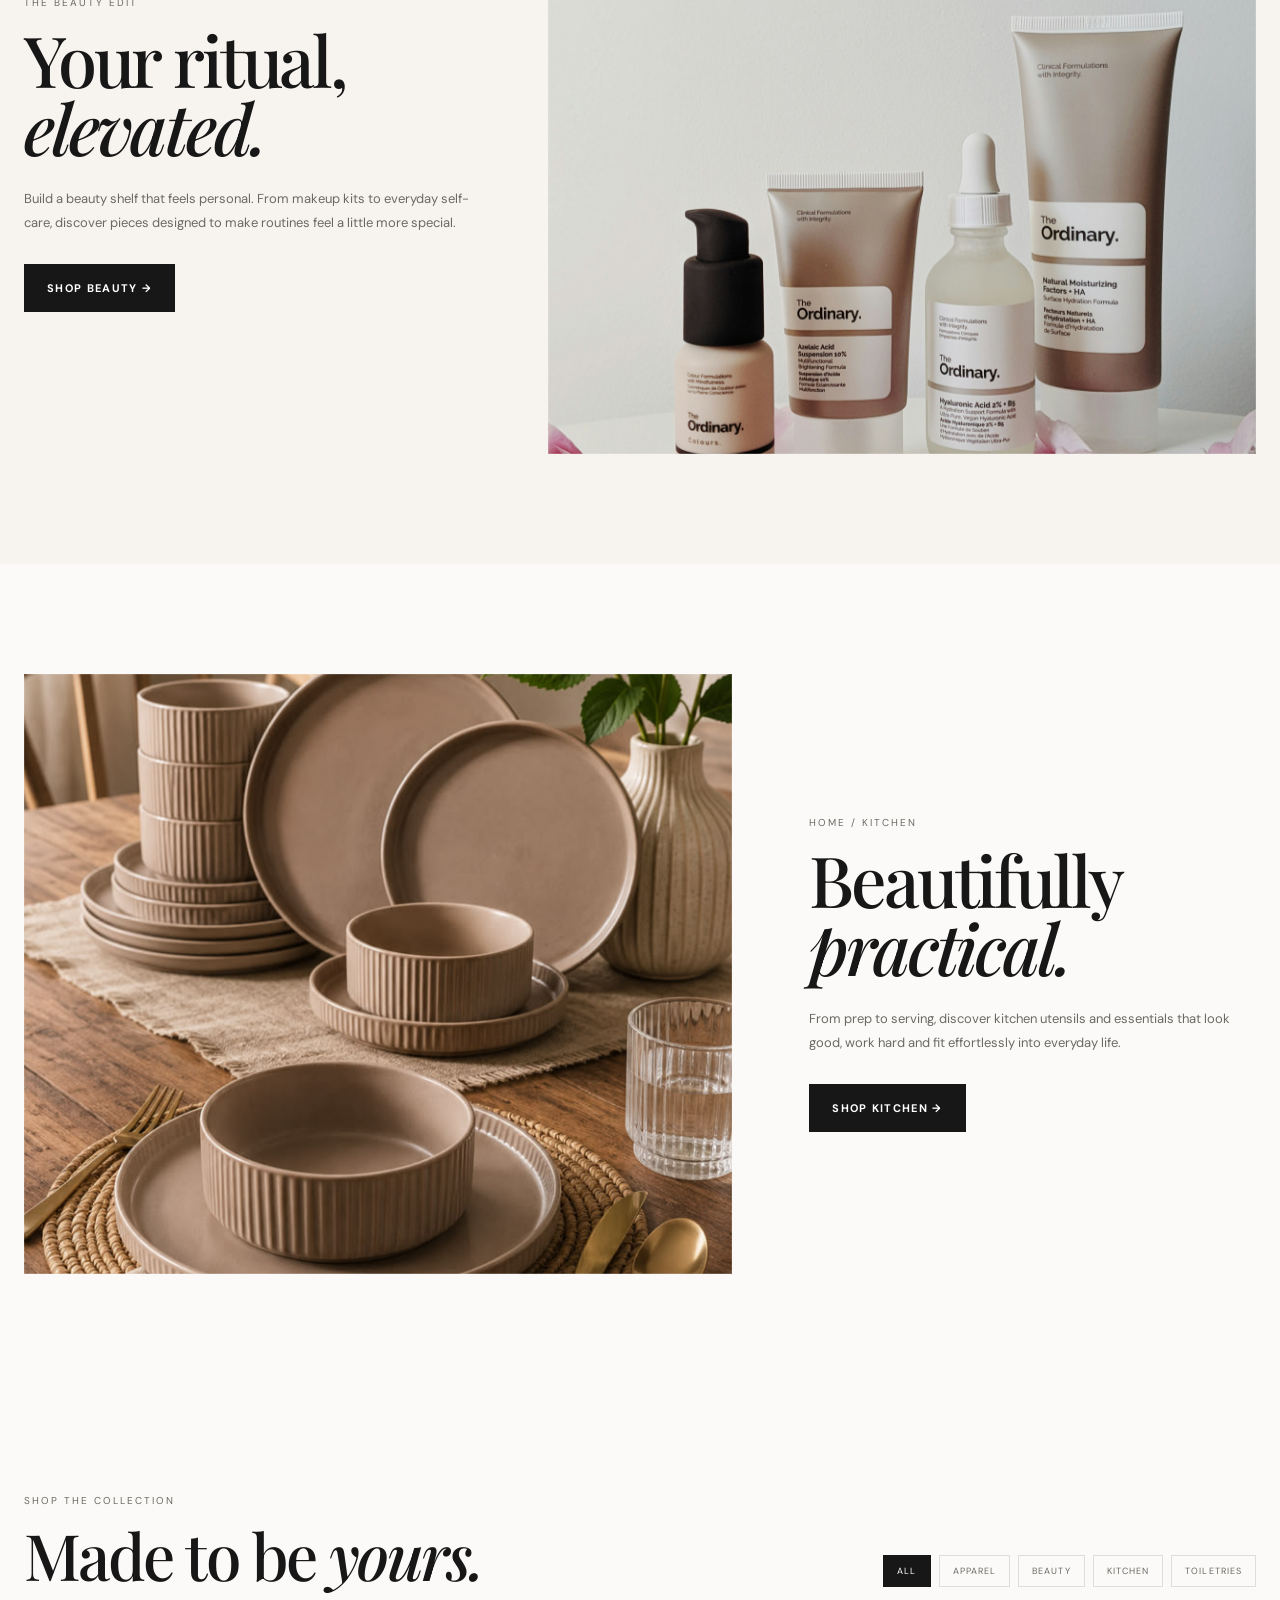
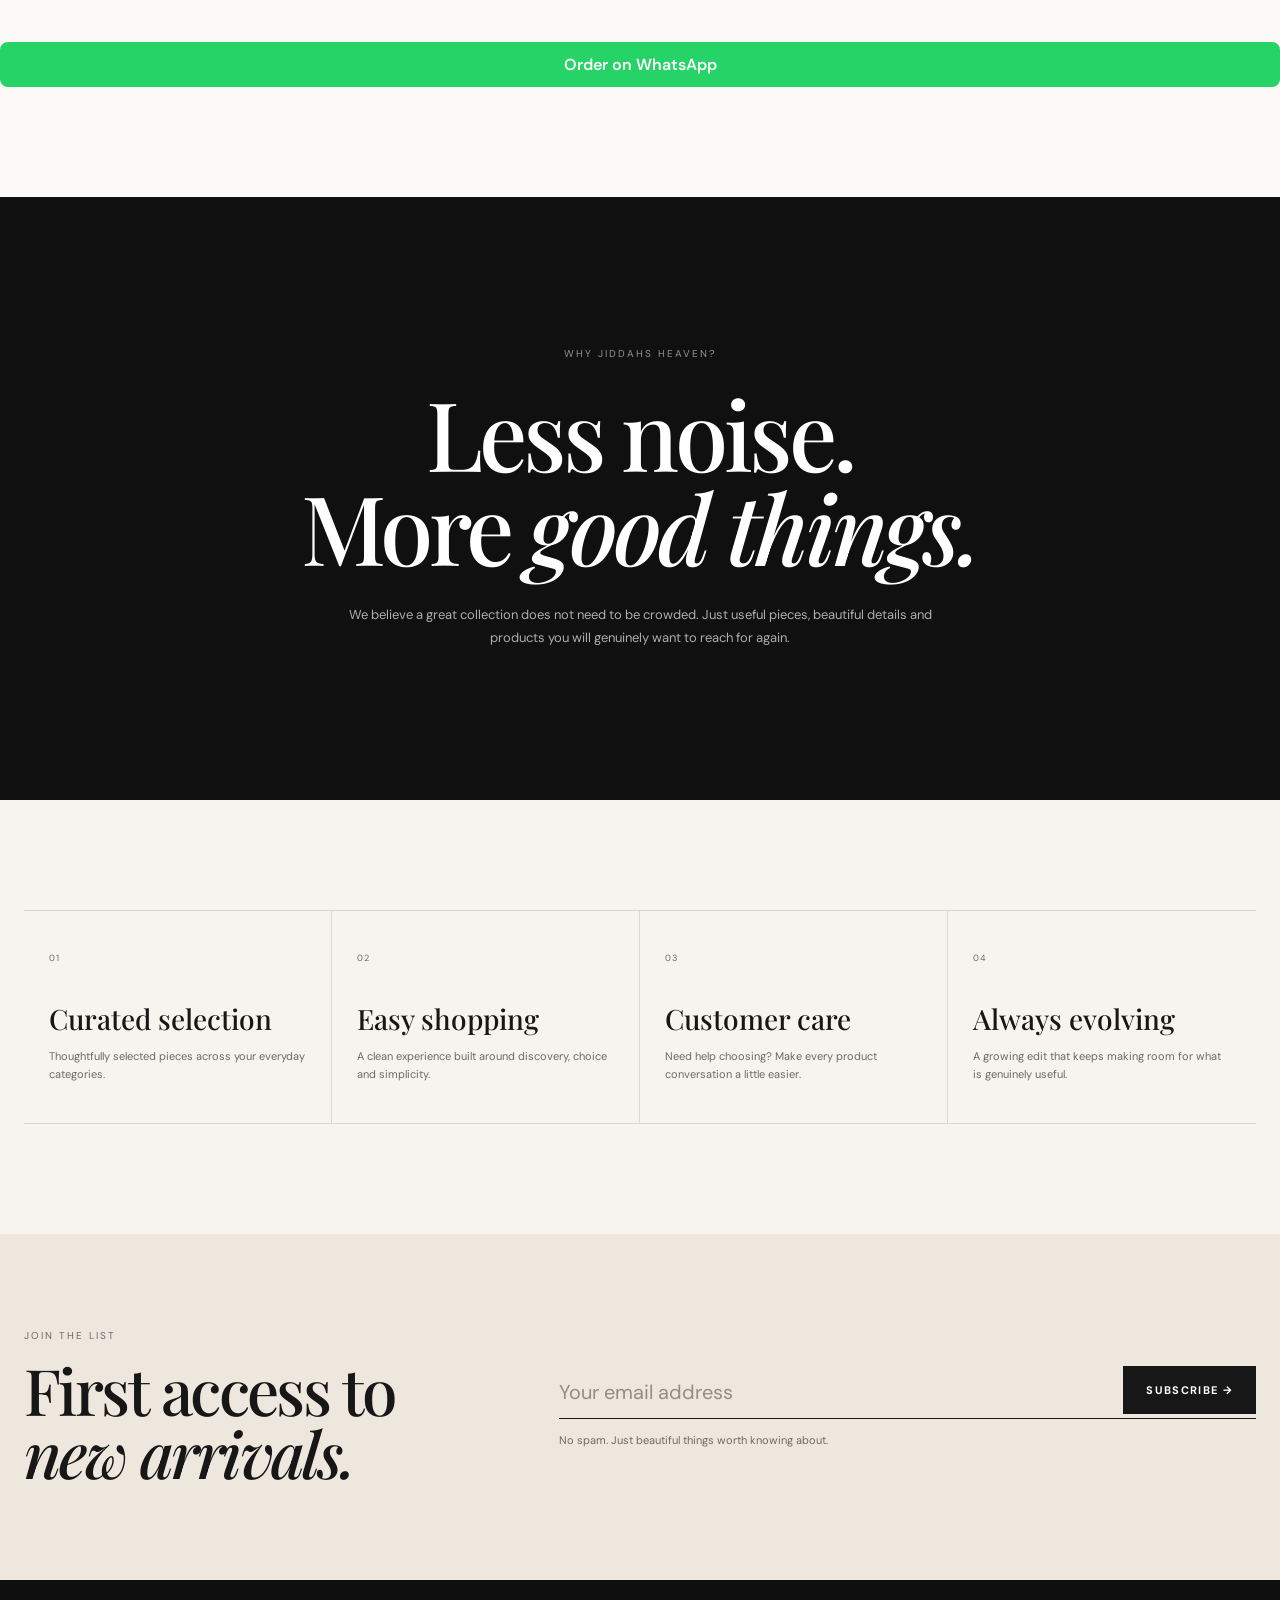
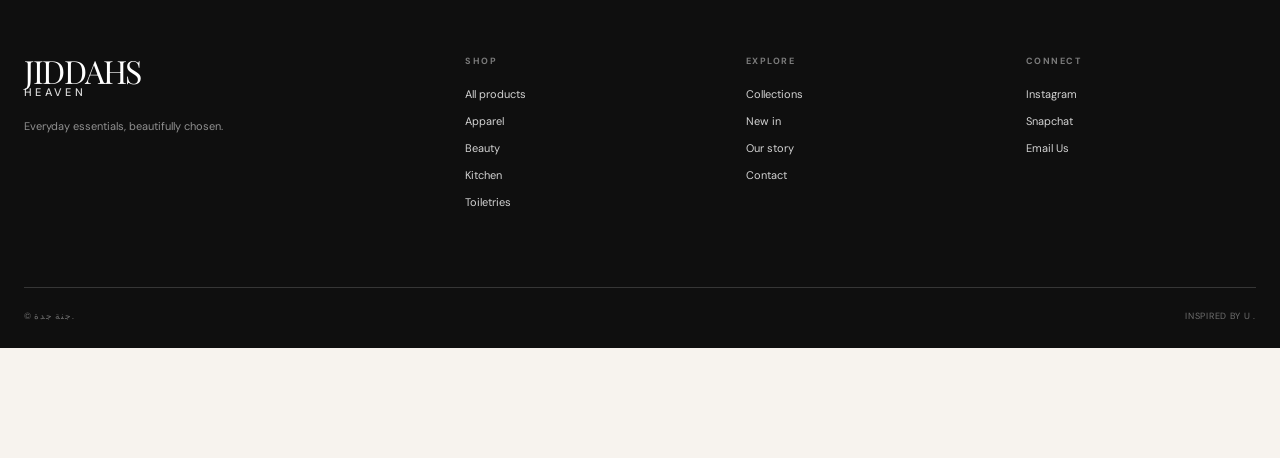
==== commit aa71cd96: "Update index.html" ====
--- a/index.html
+++ b/index.html
@@ -429,11 +429,10 @@
           aria-label="Shopping bag">
 
     <span class="jh-bag-icon">
-      <svg  xmlns="http://www.w3.org/2000/svg"
- viewBox="0 0 24 24" >
-<!--Boxicons v3.0.8 https://boxicons.com | License  https://docs.boxicons.com/free-->
-<path d="M21 6H7.05L5.94 2.68A1 1 0 0 0 4.99 2h-3v2h2.28l3.54 10.63A2 2 0 0 0 9.71 16h7.59a2 2 0 0 0 1.87-1.3l2.76-7.35A.997.997 0 0 0 21 6M10 18a2 2 0 1 0 0 4 2 2 0 1 0 0-4m7 0a2 2 0 1 0 0 4 2 2 0 1 0 0-4"></path>
-</svg>
+      <svg viewBox="0 0 24 24" aria-hidden="true">
+      <path d="M4 8h16l-1 13H5L4 8Z"/>
+      <path d="M9 8V6a3 3 0 0 1 6 0v2"/>
+    </svg>
 
       <span id="jhBottomBagCount"
             class="jh-bottom-bag-count">0</span>
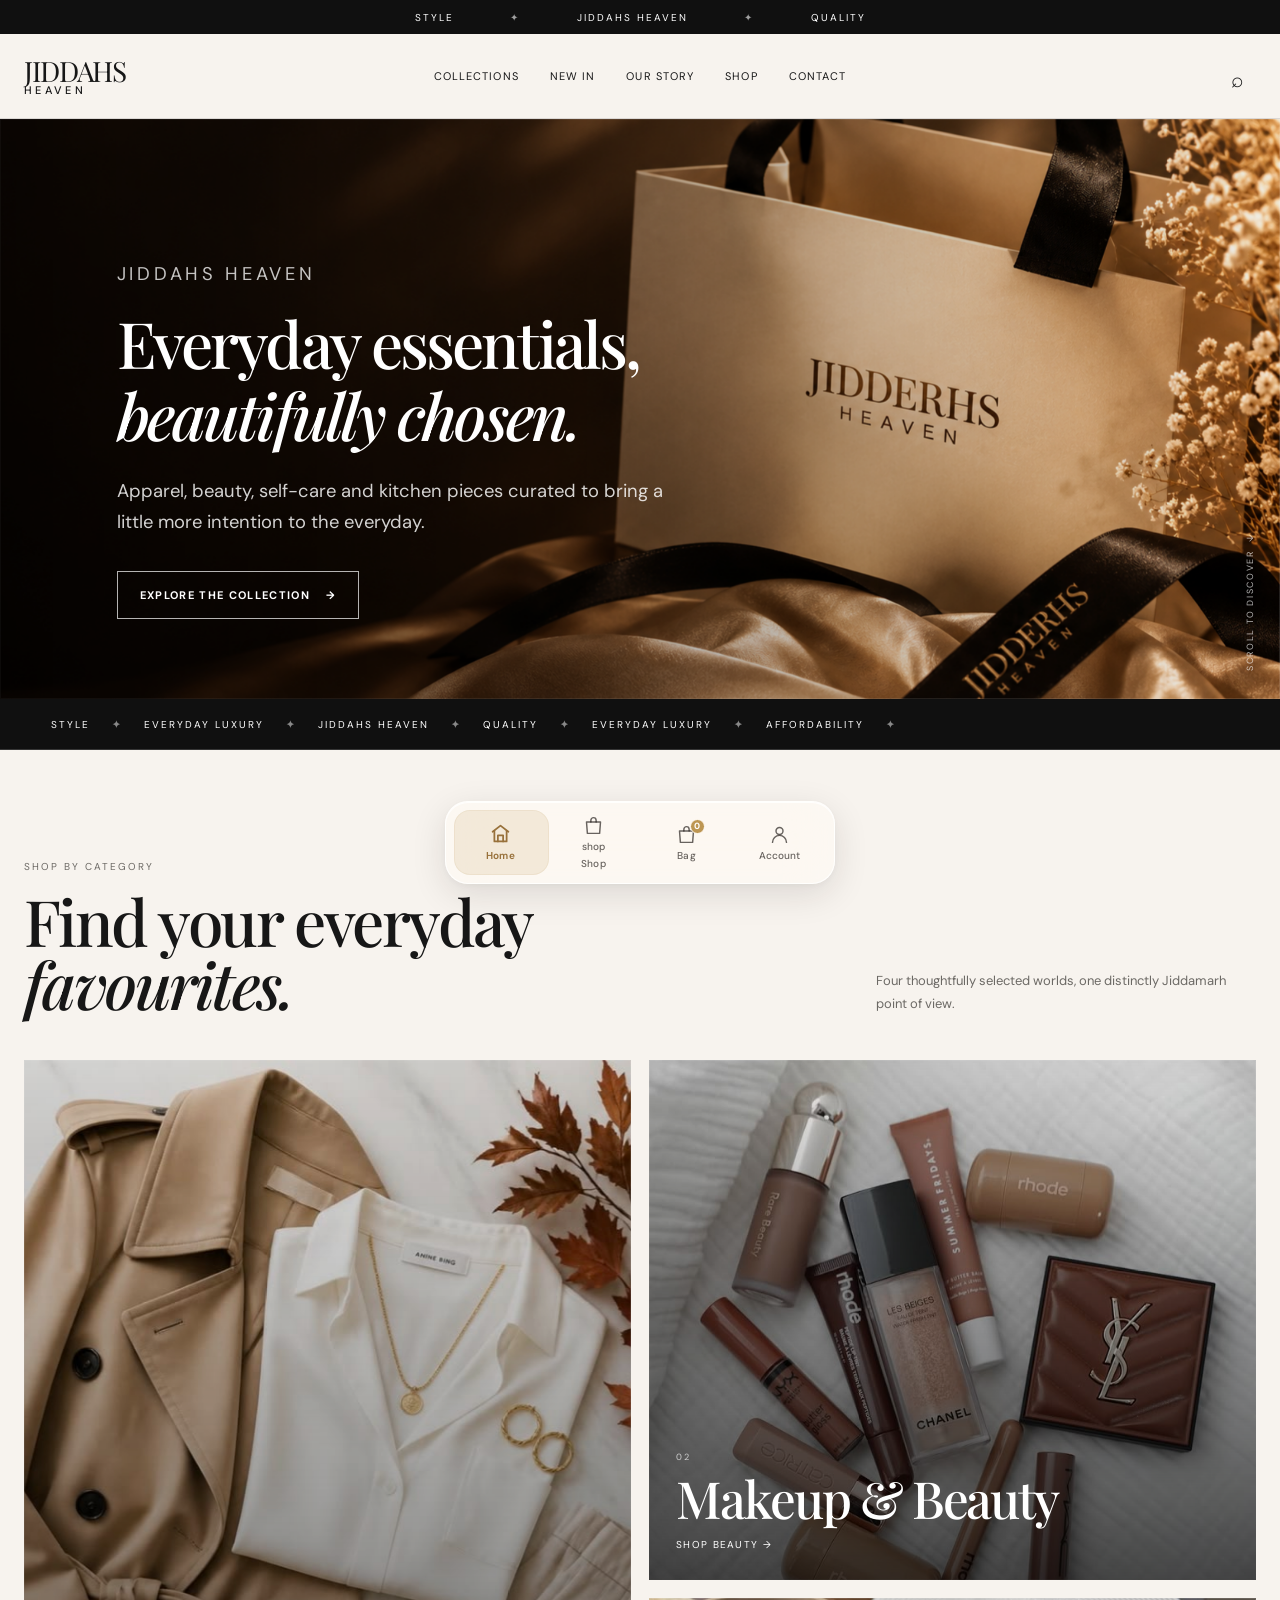
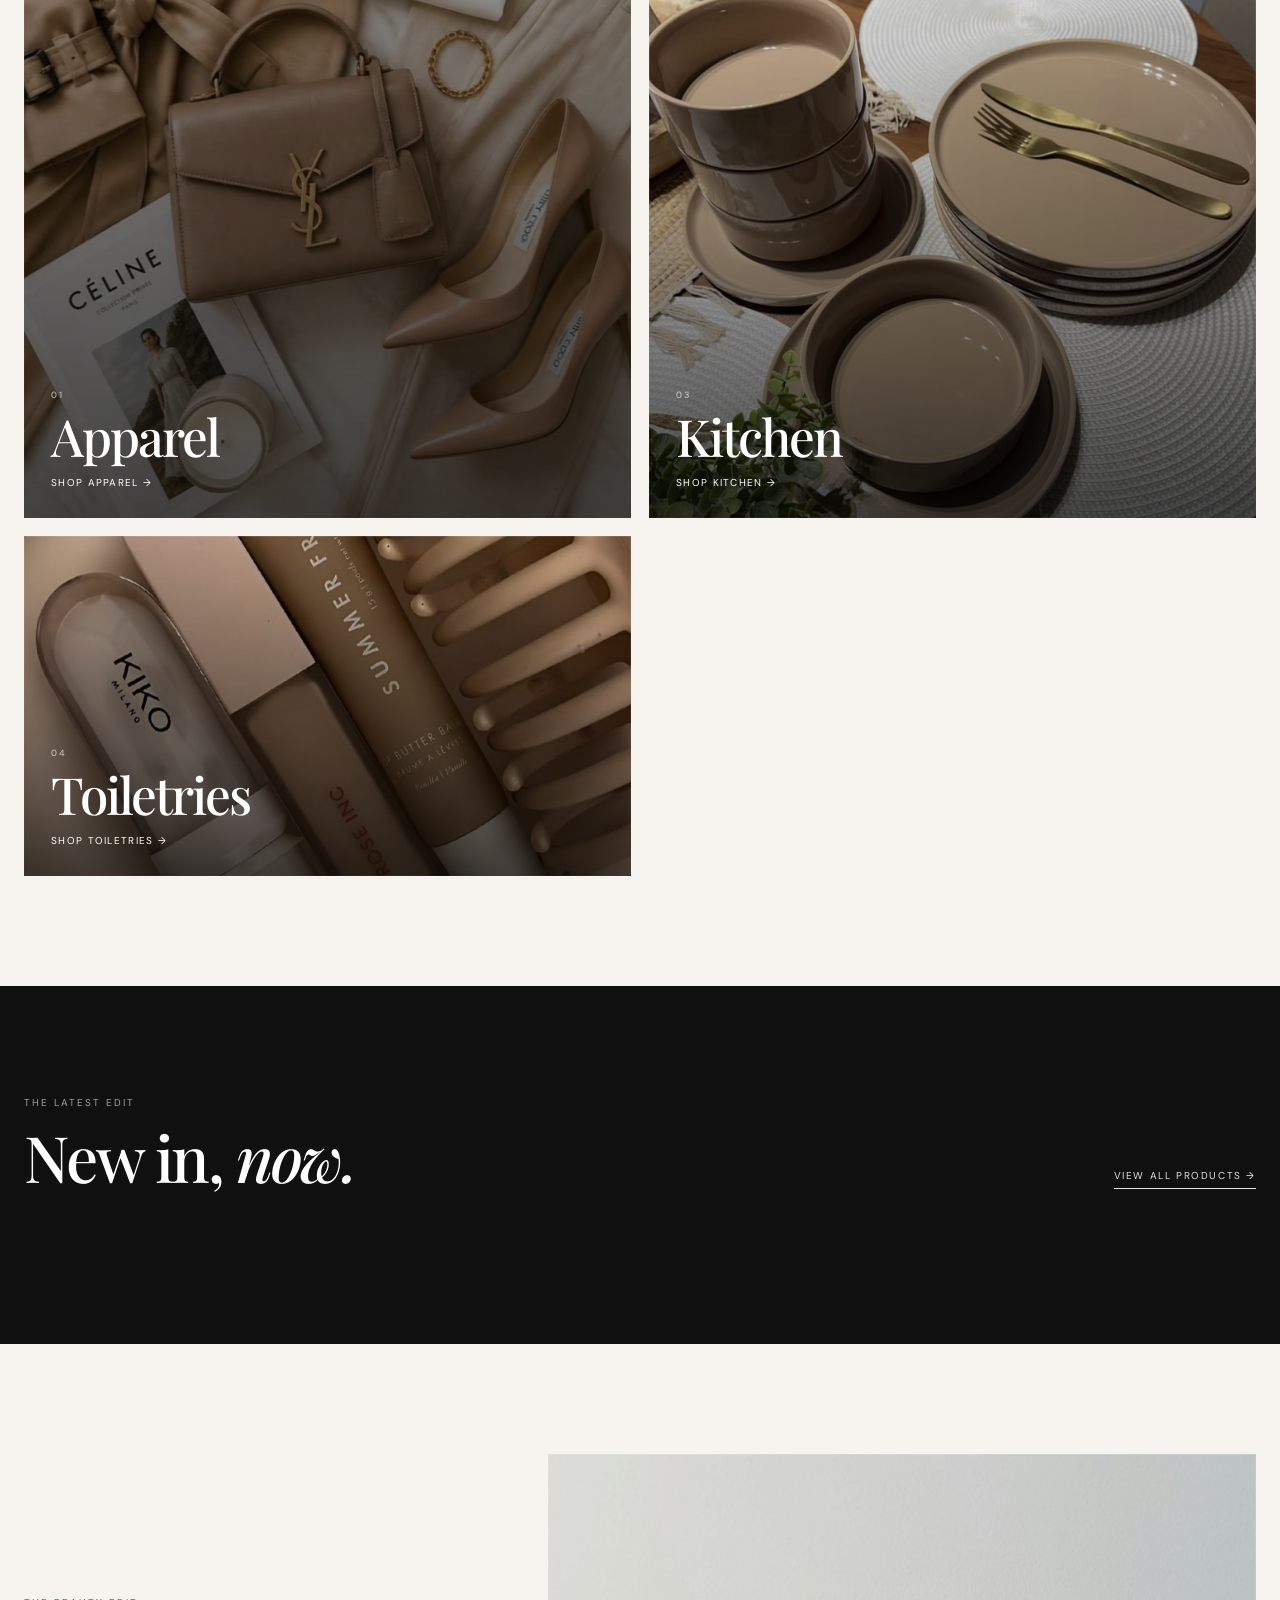
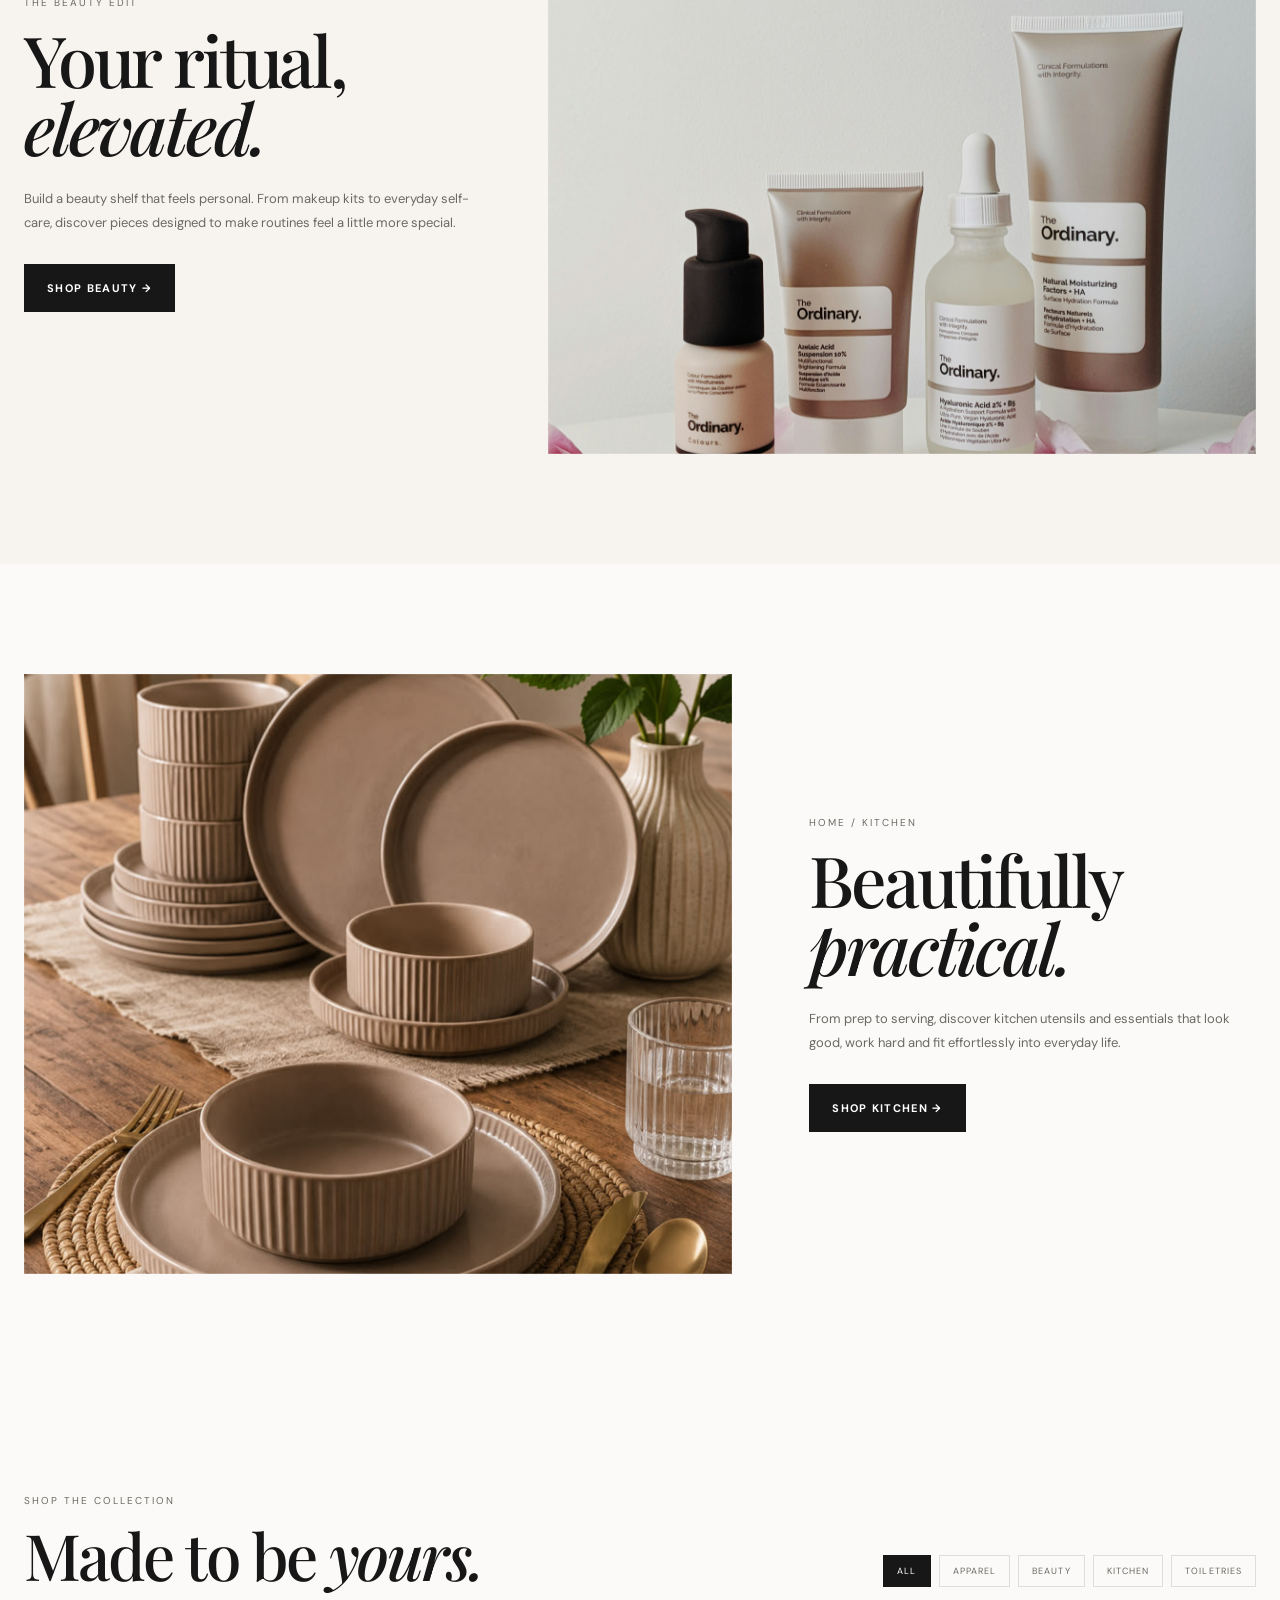
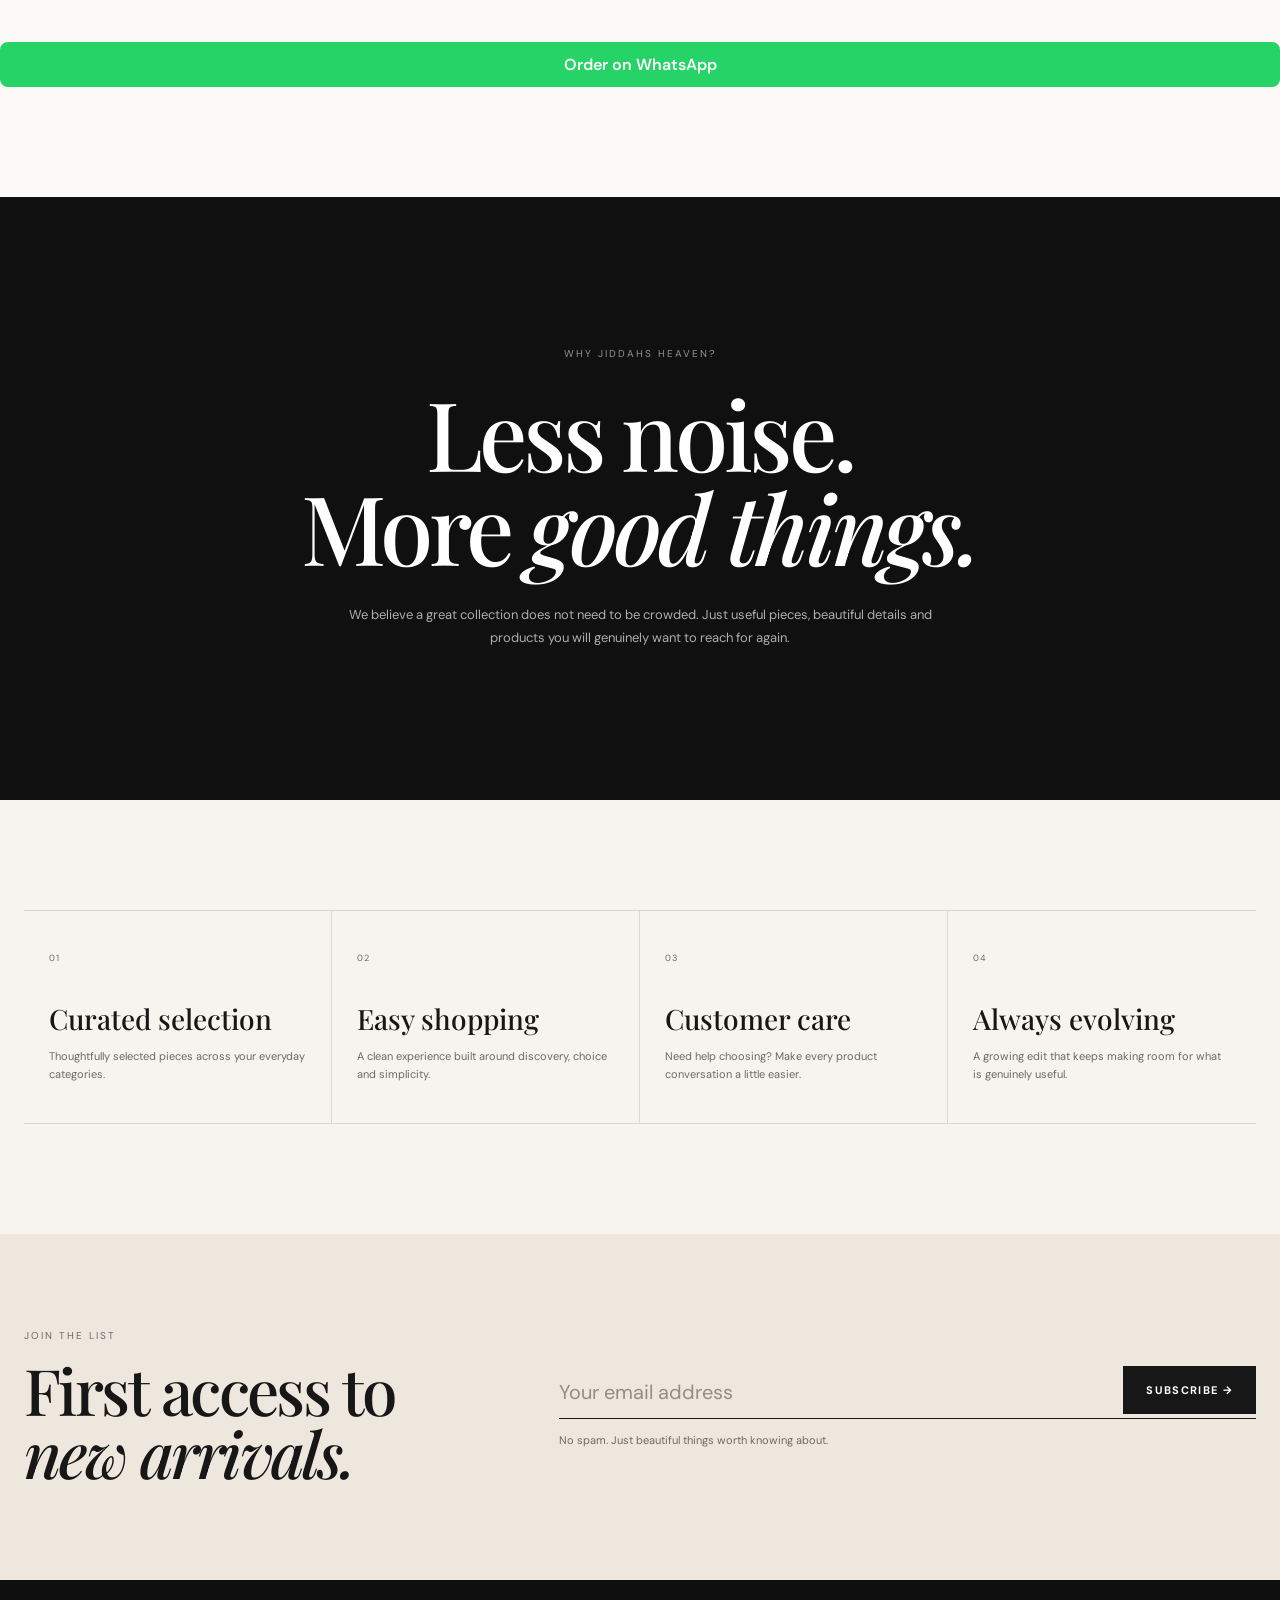
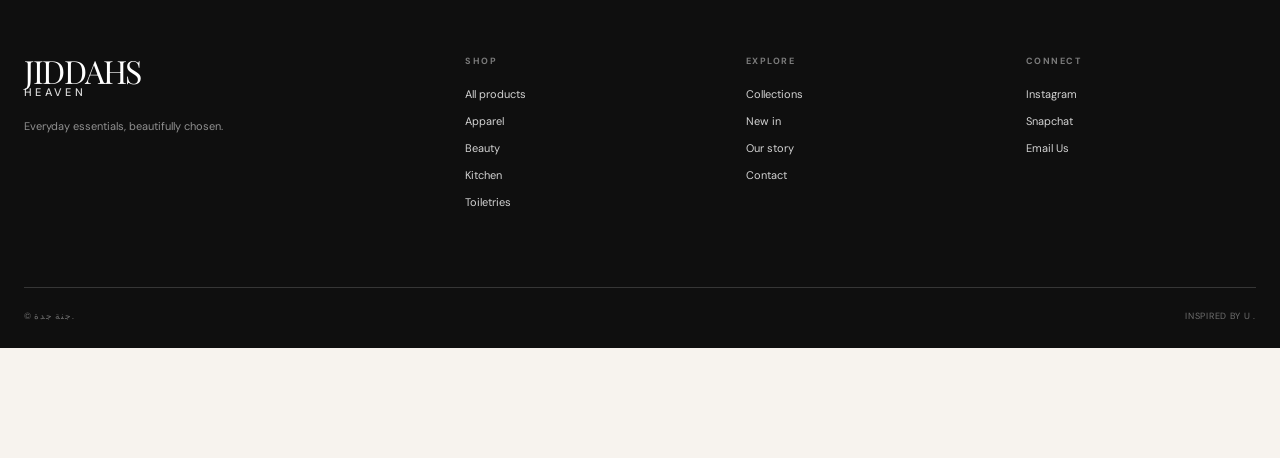
==== commit a5960cfe: "Update index.html" ====
--- a/index.html
+++ b/index.html
@@ -41,7 +41,7 @@
         <a href="#collections">Collections</a>
         <a href="#new-in">New In</a>
         <a href="#story">Our story</a>
-        <a href="#shop">Shop</a>
+        <a href="./profile.html">shop</a>
         <a href="#contact">Contact</a>
       </nav>
 
@@ -419,7 +419,7 @@
       <path d="M4 8h16l-1 13H5L4 8Z"/>
       <path d="M9 8V6a3 3 0 0 1 6 0v2"/>
     </svg>
-
+ <a href="./profile.html">shop</a>
     <span>Shop</span>
   </button>
 
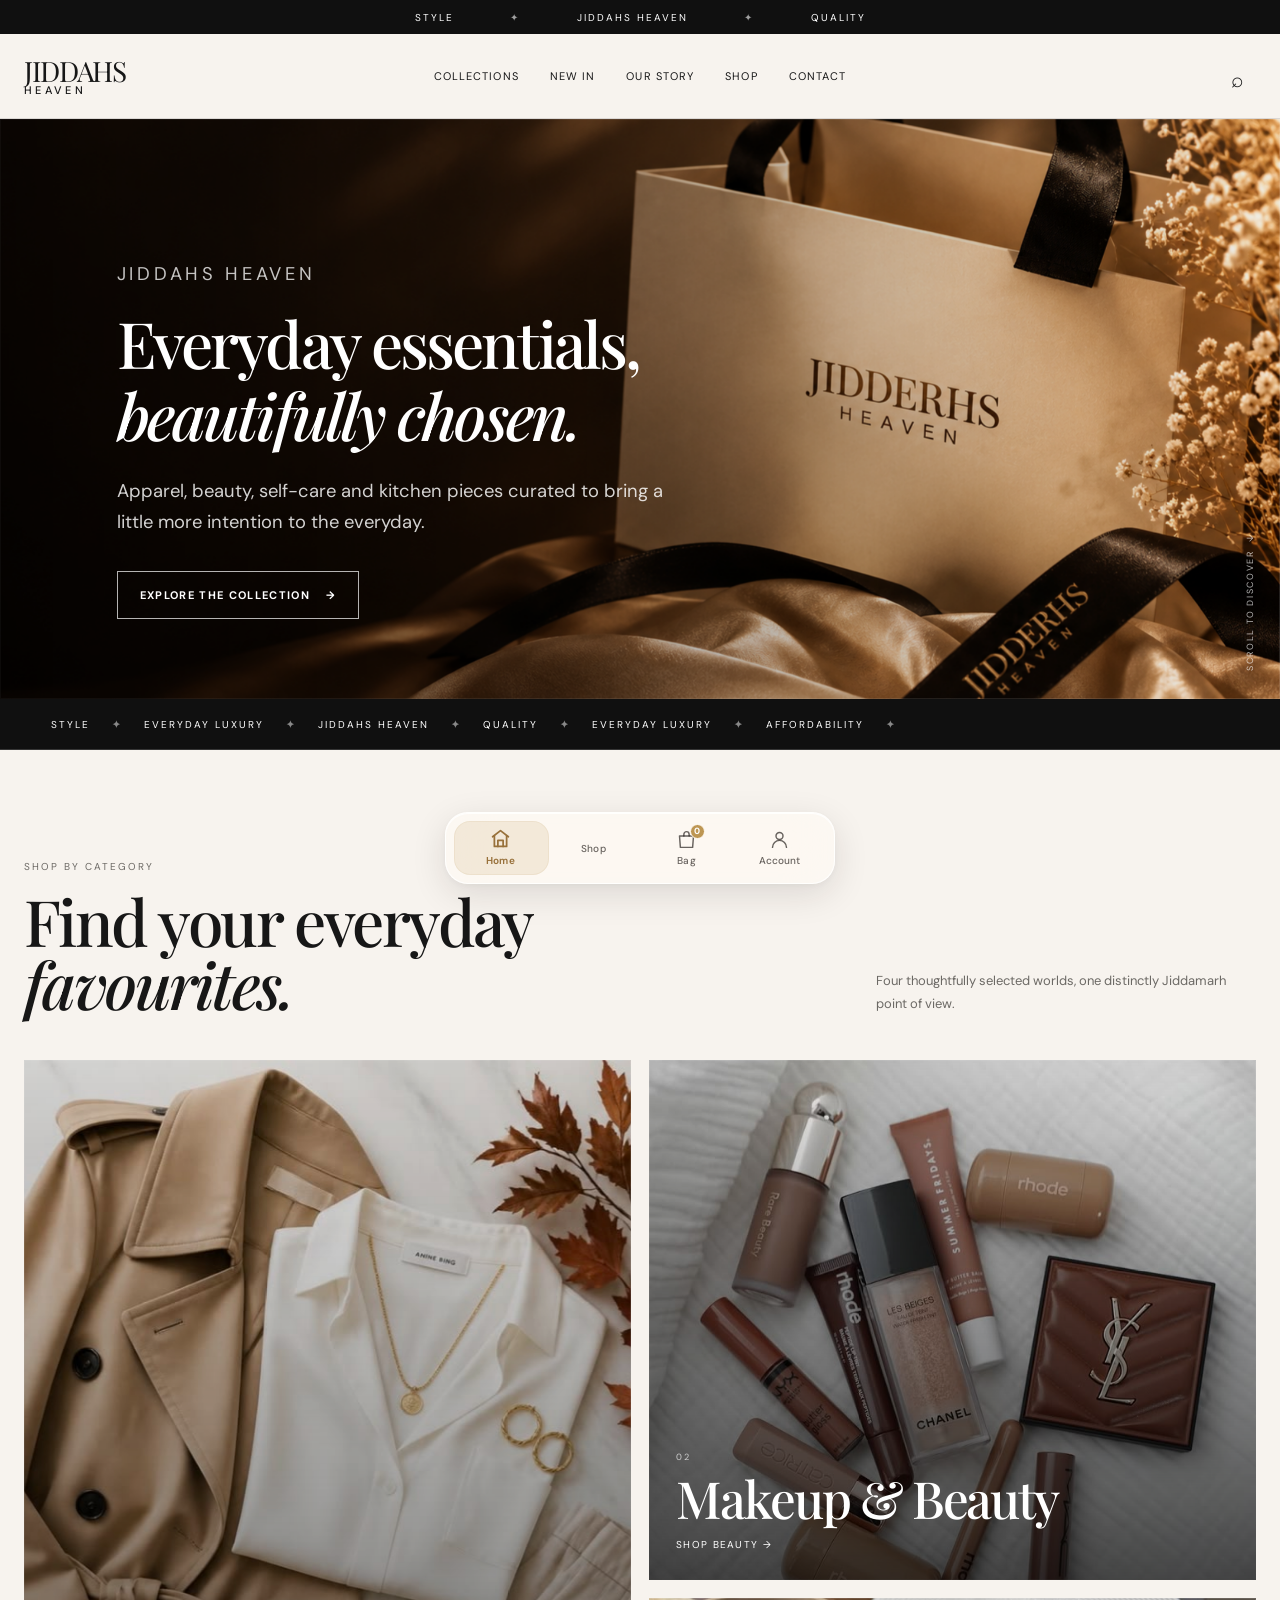
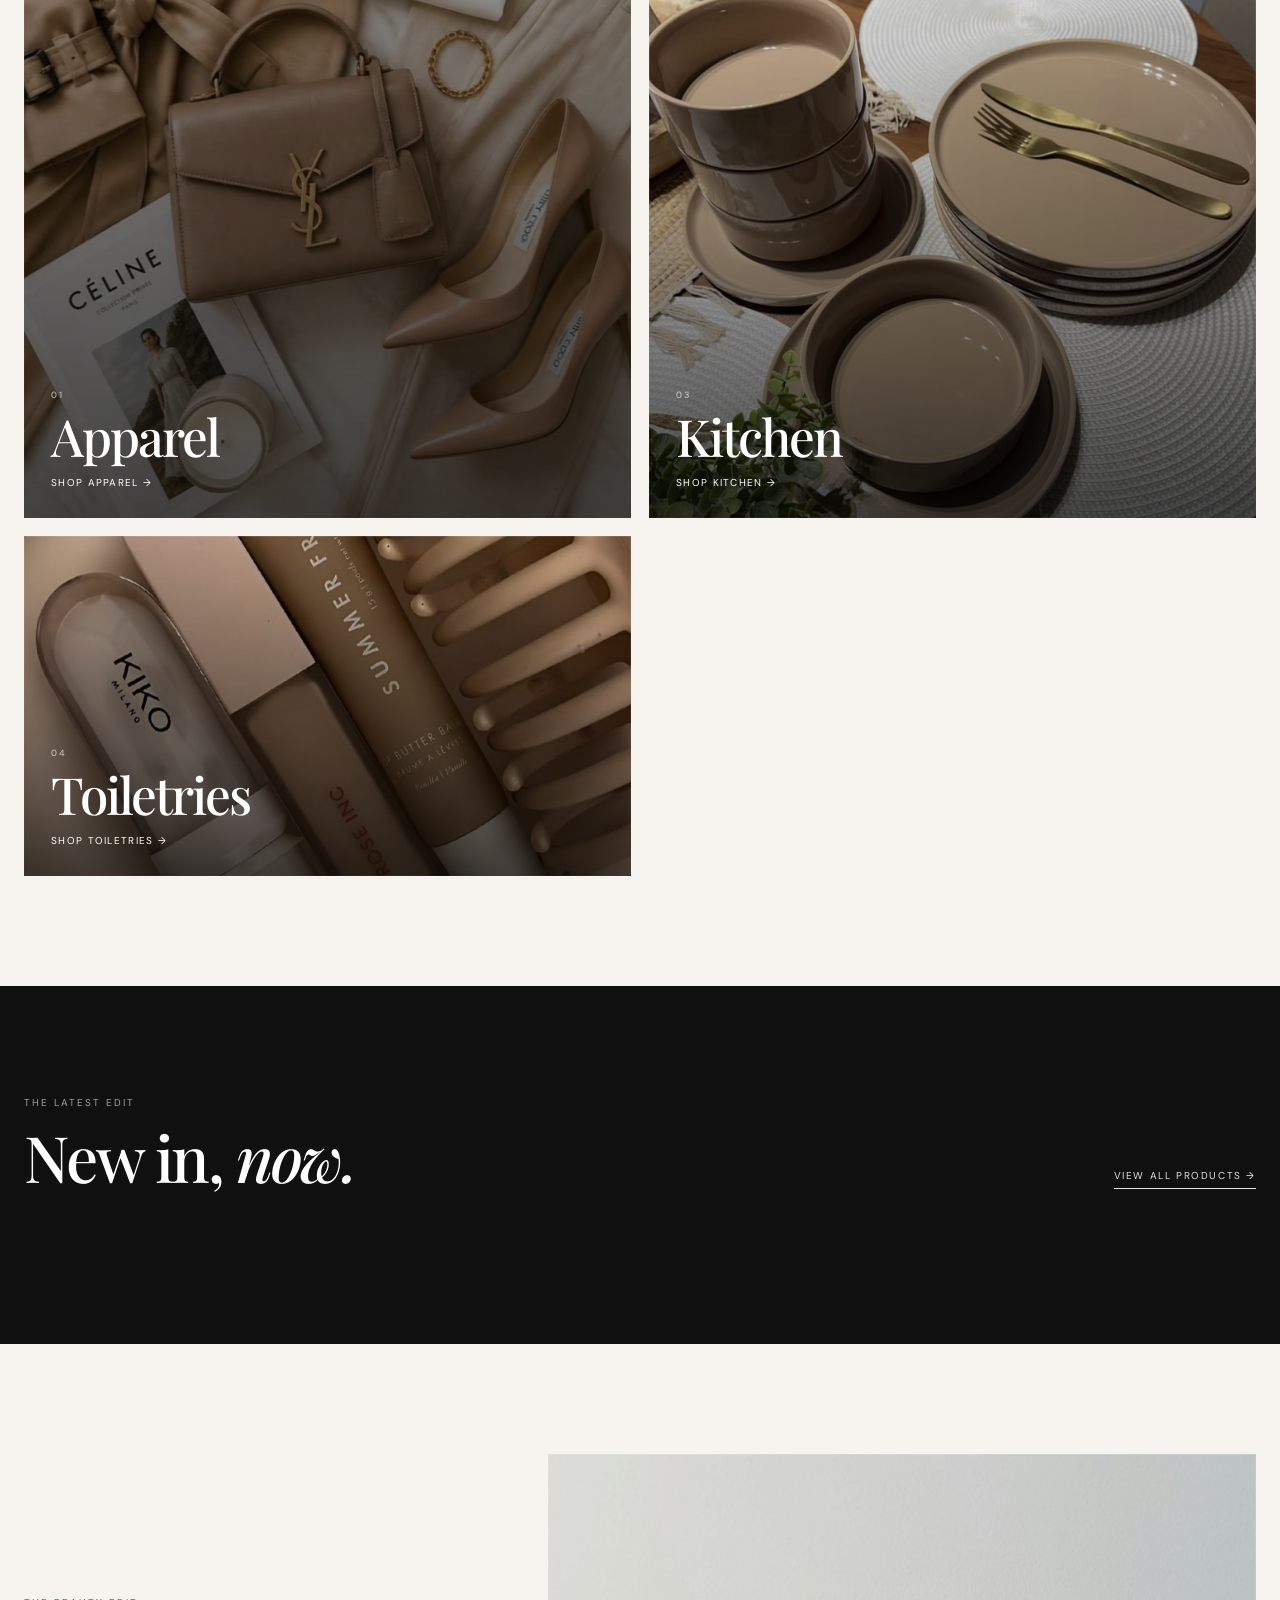
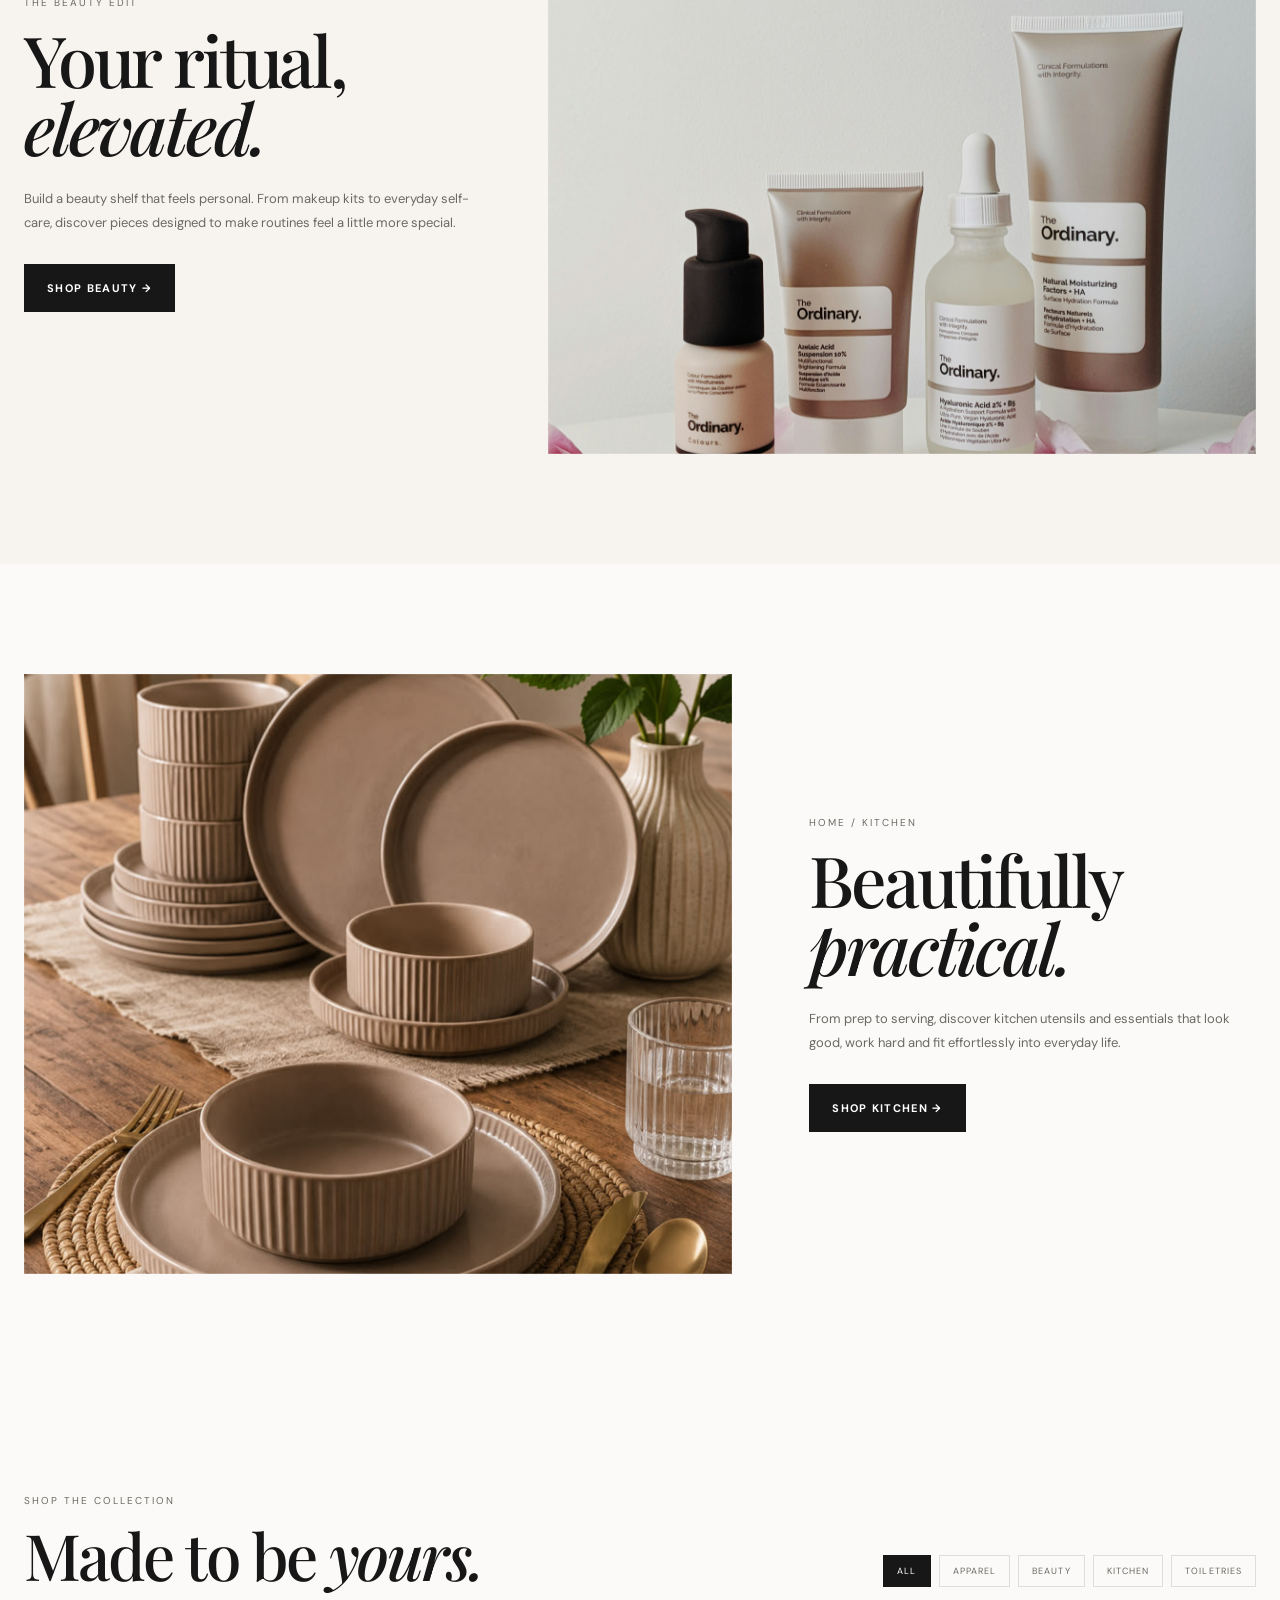
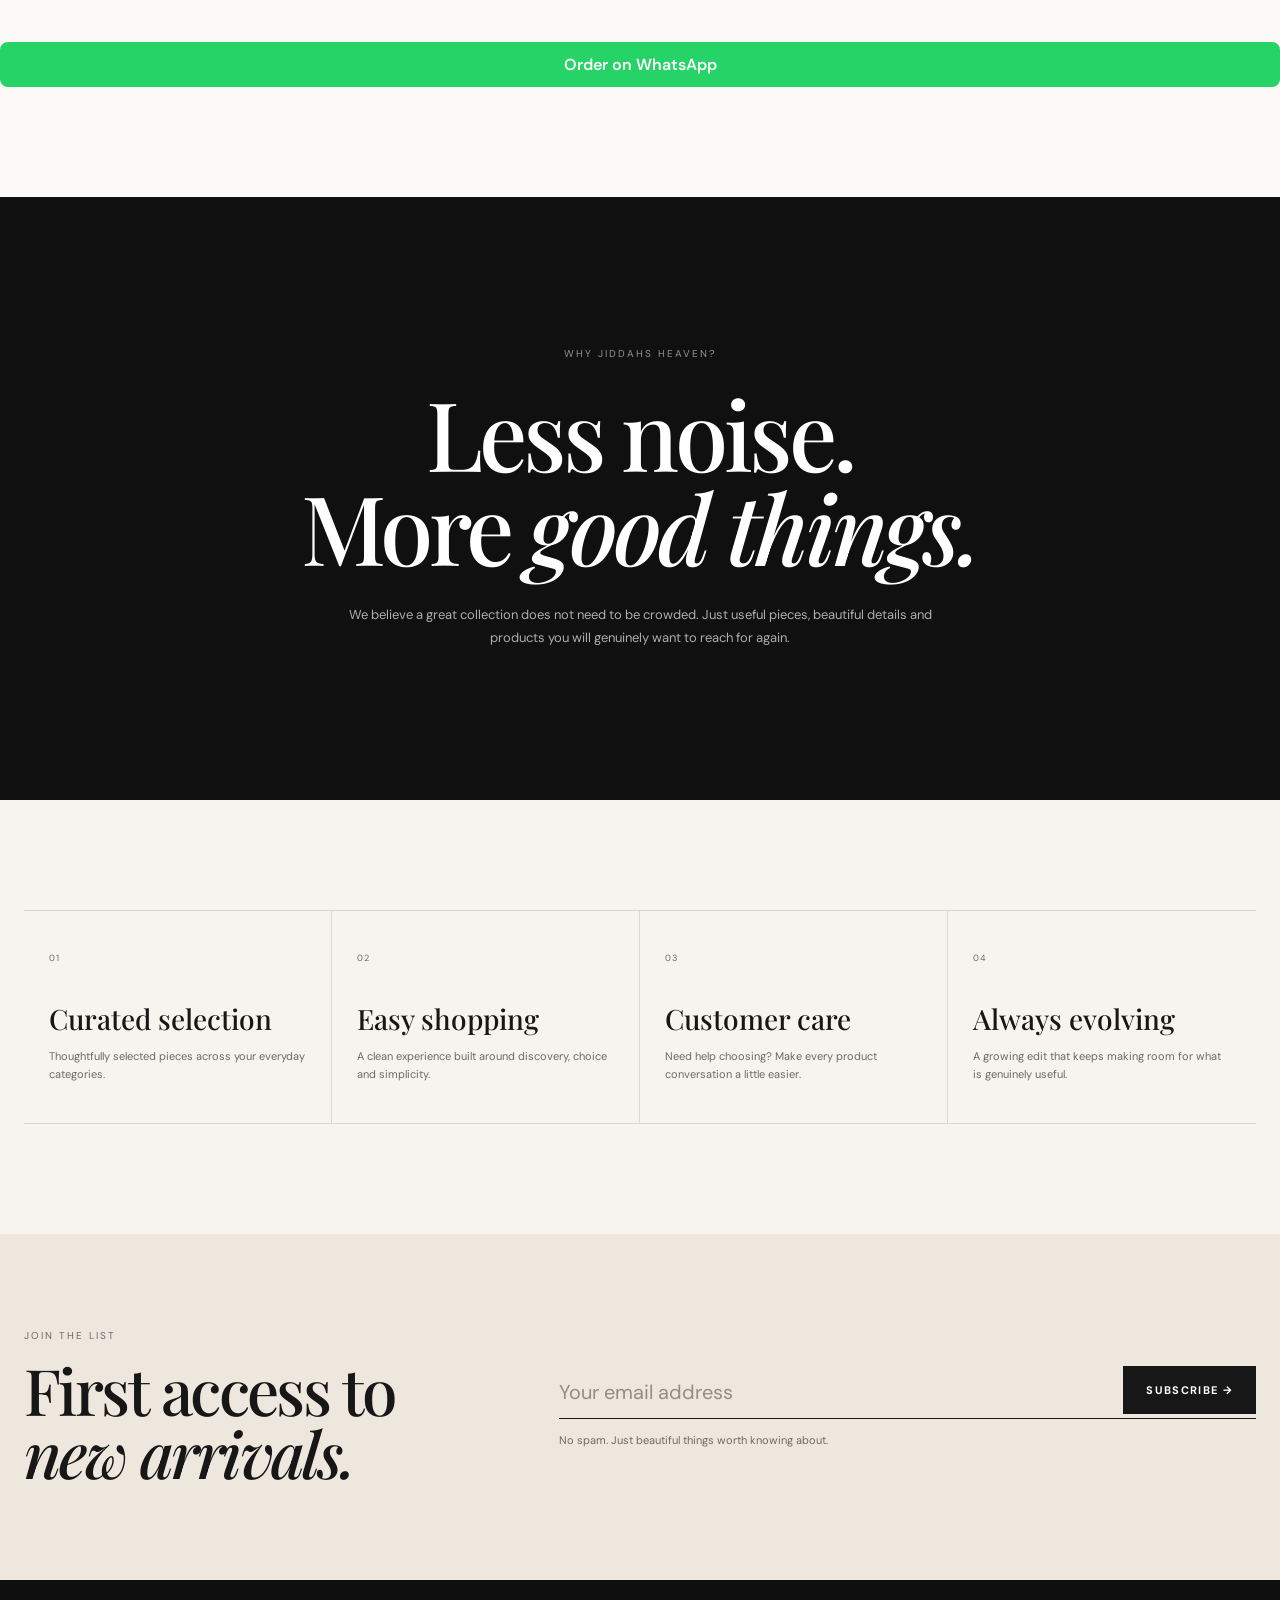
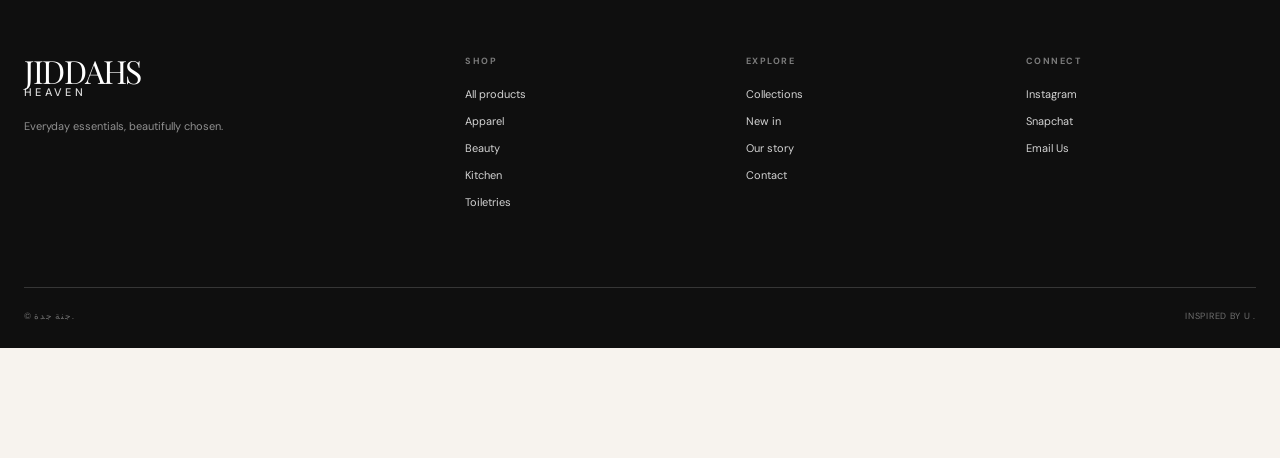
==== commit 9e1ccf9f: "Update index.html" ====
--- a/index.html
+++ b/index.html
@@ -412,14 +412,12 @@
 
   <button class="jh-nav-item"
           type="button"
-          data-jh-tab="shop"
-          aria-label="Shop">
-
+          
     <svg viewBox="0 0 24 24" aria-hidden="true">
       <path d="M4 8h16l-1 13H5L4 8Z"/>
       <path d="M9 8V6a3 3 0 0 1 6 0v2"/>
     </svg>
- <a href="./profile.html">shop</a>
+ <a href="./profile.html"></a>
     <span>Shop</span>
   </button>
 
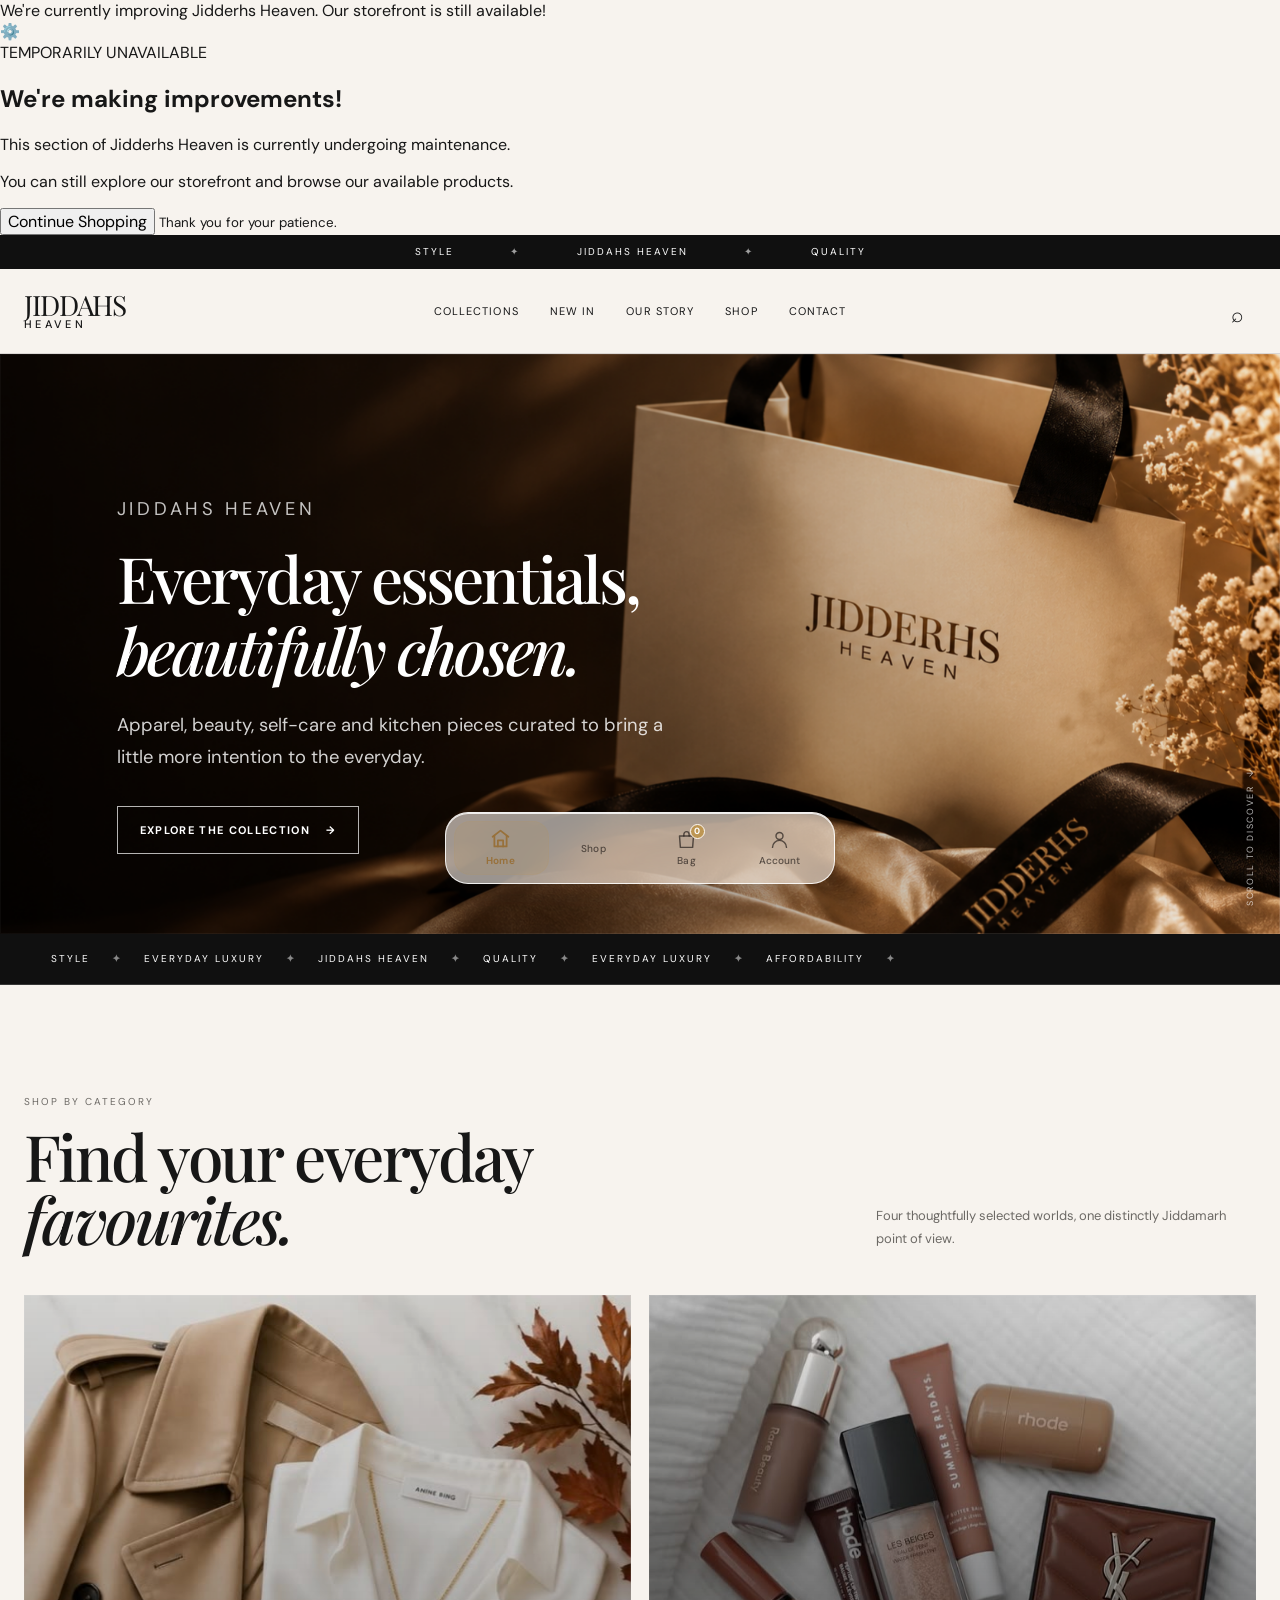
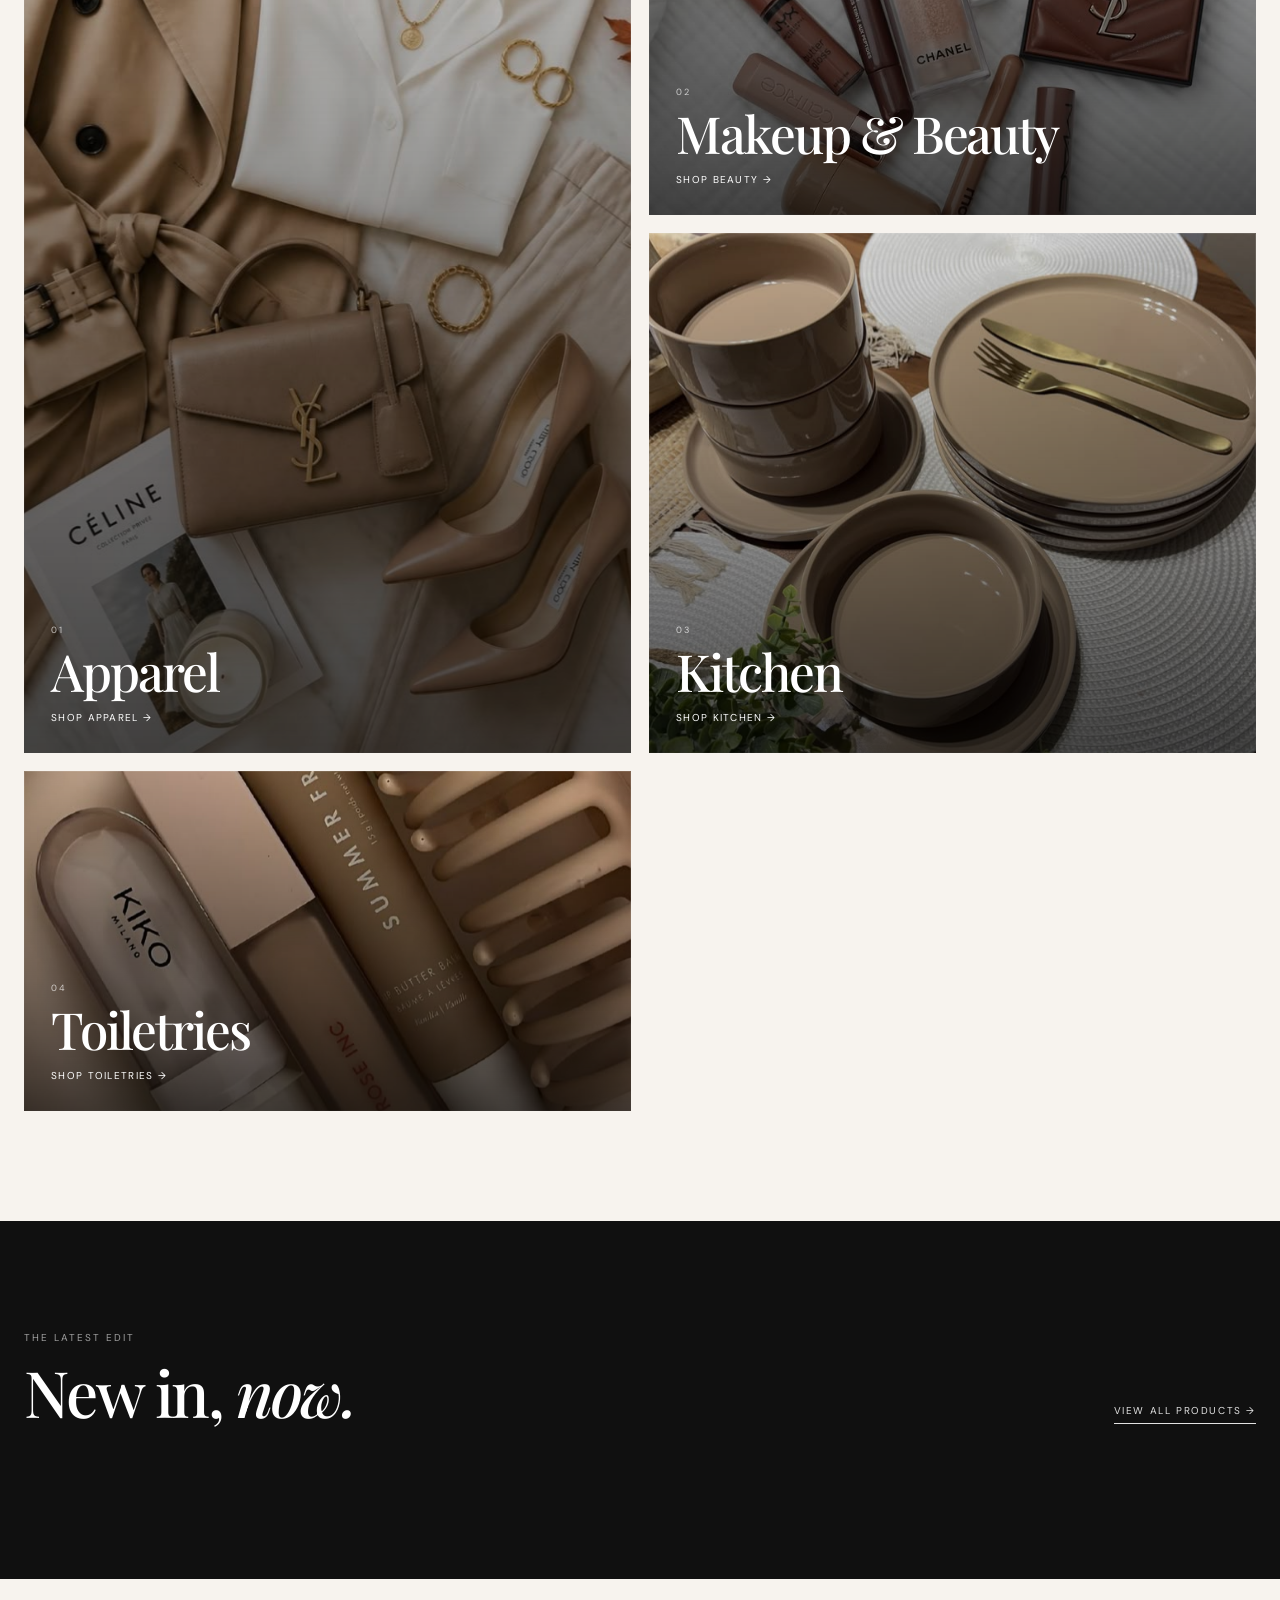
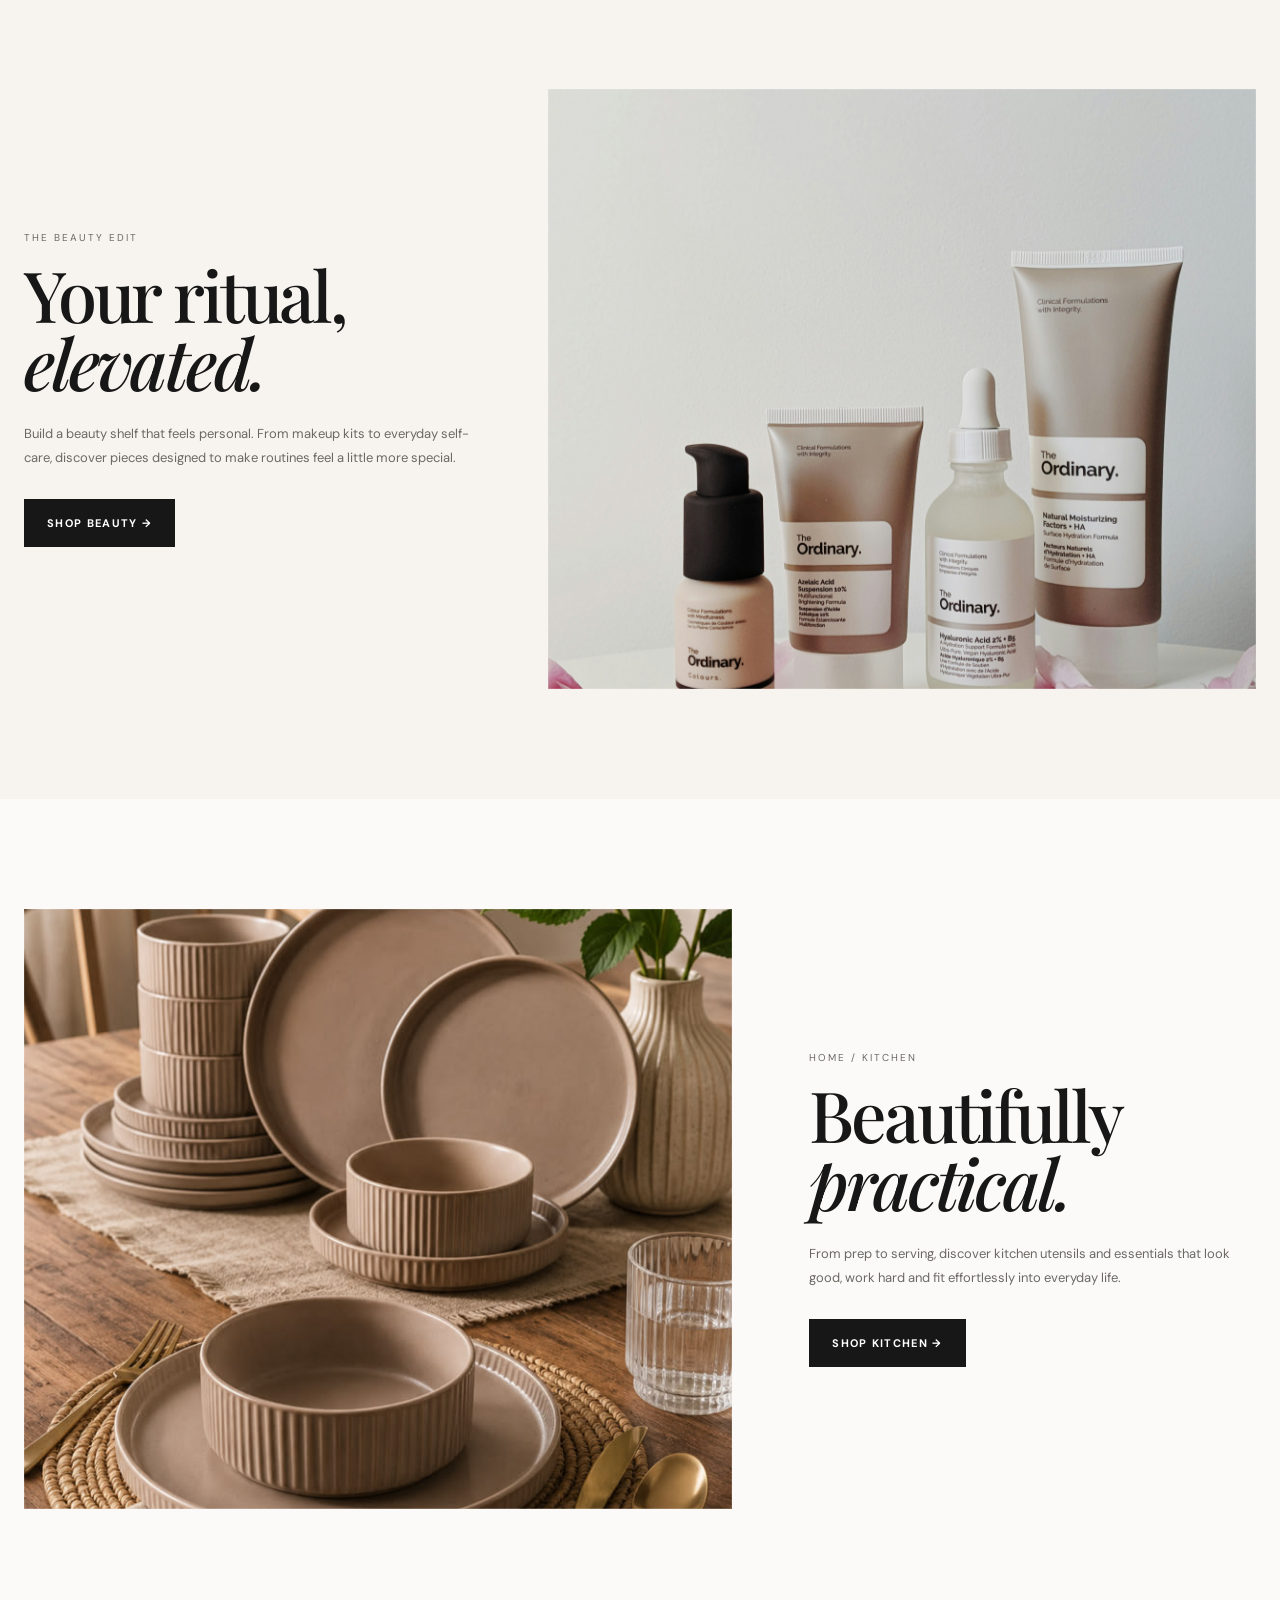
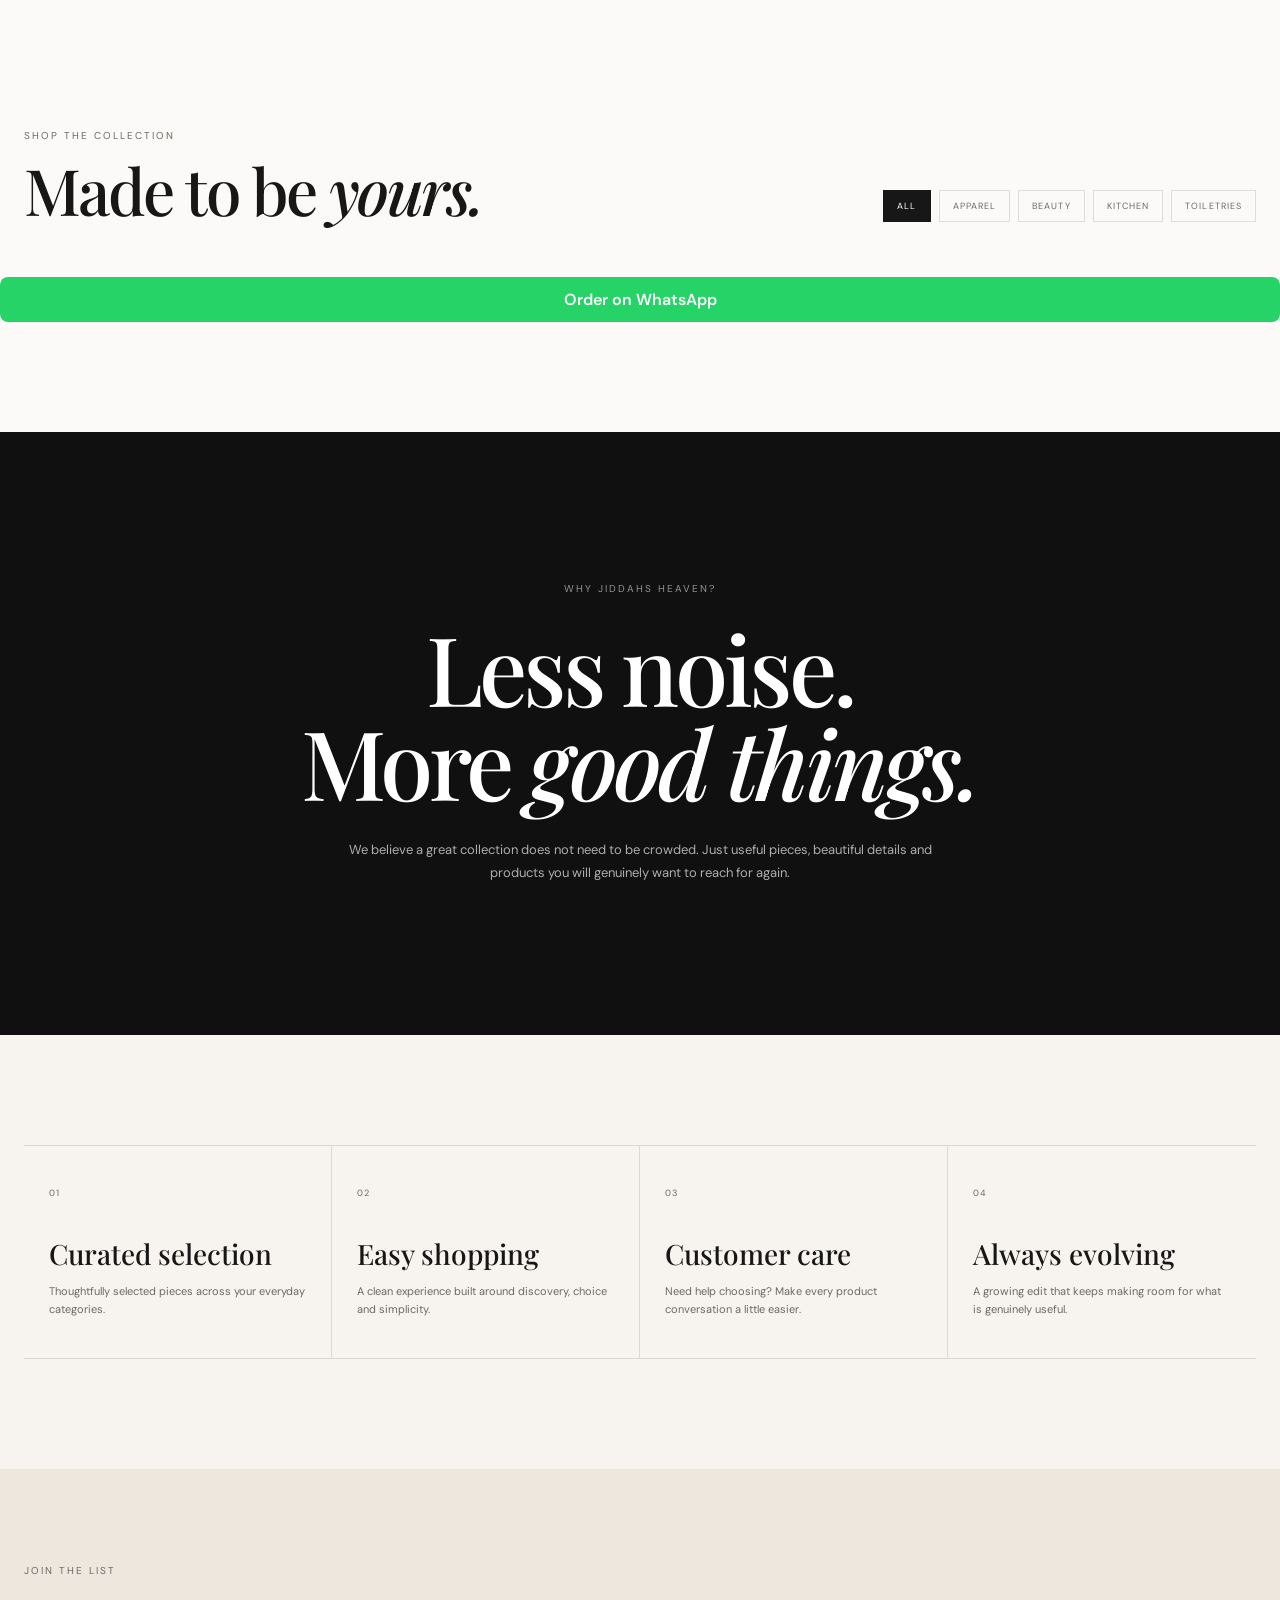
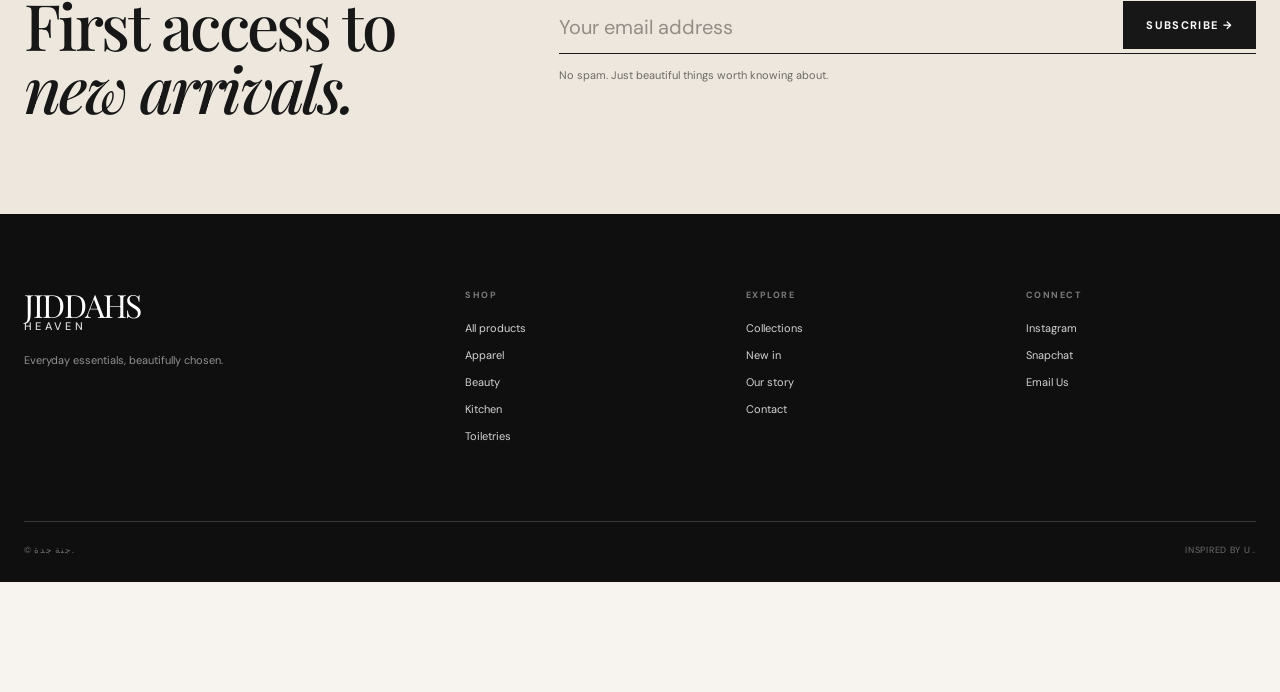
==== commit 2f4dcb52: "Update index.html" ====
--- a/index.html
+++ b/index.html
@@ -14,6 +14,51 @@
   <link rel="stylesheet" href="assets/css/style.css" />
 </head>
 <body>
+
+<!-- MAINTENANCE NOTICE -->
+<div class="jh-maintenance-banner">
+    <span class="jh-maintenance-dot"></span>
+    <span>
+        We're currently improving Jidderhs Heaven.
+        Our storefront is still available!
+    </span>
+</div>
+
+
+<!-- MAINTENANCE POPUP -->
+<div class="jh-maintenance-overlay" id="maintenancePopup">
+
+    <div class="jh-maintenance-modal">
+
+        <div class="jh-maintenance-icon">
+            ⚙️
+        </div>
+
+        <span class="jh-maintenance-label">
+            TEMPORARILY UNAVAILABLE
+        </span>
+
+        <h2>We're making improvements!</h2>
+
+        <p>
+            This section of Jidderhs Heaven is currently
+            undergoing maintenance.
+        </p>
+
+        <p>
+            You can still explore our storefront and
+            browse our available products.
+        </p>
+
+        <button onclick="closeMaintenancePopup()">
+            Continue Shopping
+        </button>
+
+        <small>Thank you for your patience.</small>
+
+    </div>
+
+</div>
   <!-- ==================== ANNOUNCEMENT BAR ==================== -->
   <div class="announcement-bar">
     <div class="container announcement-inner">
